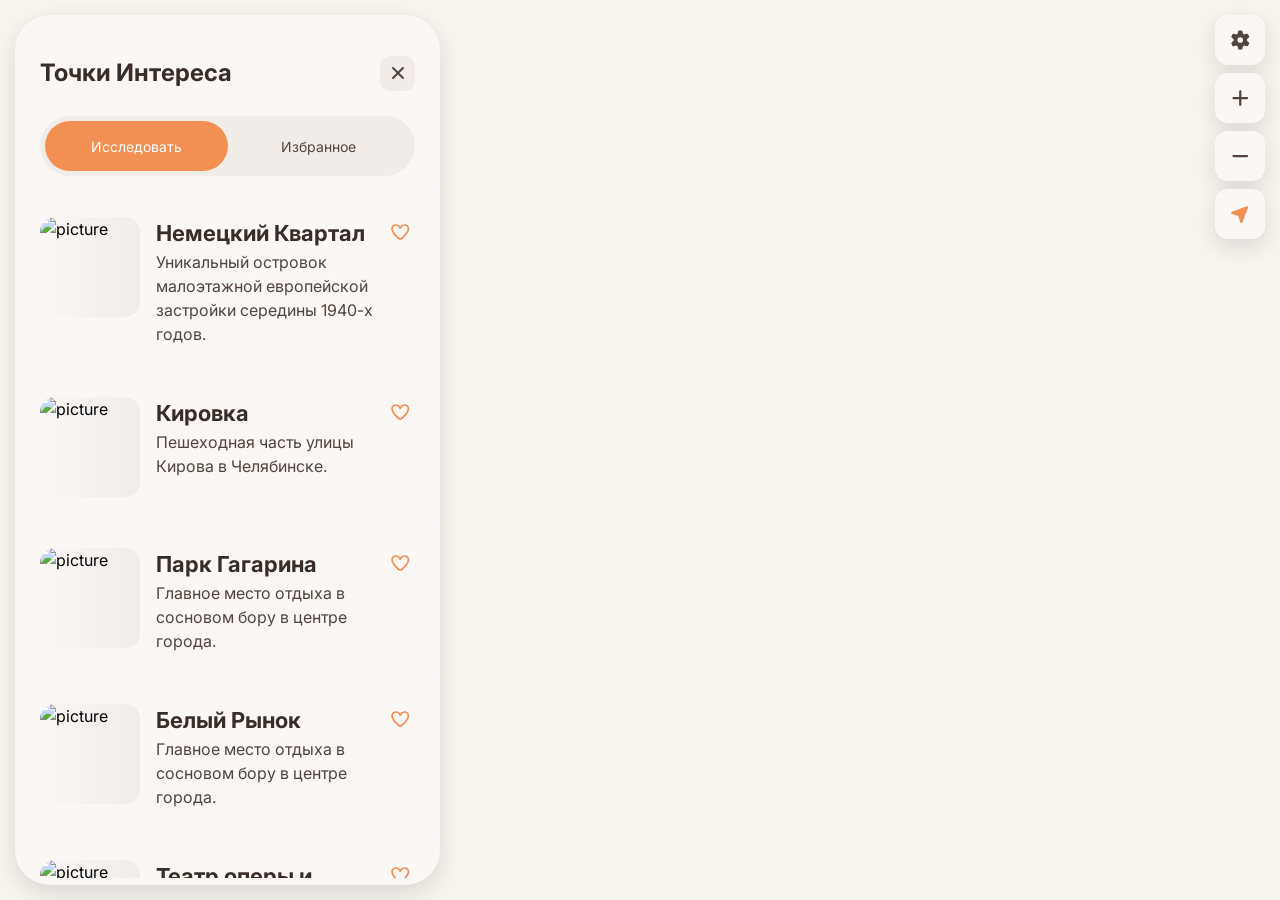
==== app/index.html @ fc94a3c2 "update landing and ini app" ====
<!doctype html>
<html lang="ru">
    <head>
        <meta charset="UTF-8" />
        <link rel="icon" type="image/svg+xml" href="/assets/icon-BhfE2sGS.svg" />
        <meta name="viewport" content="width=device-width, initial-scale=1.0, maximum-scale=1.0, user-scalable=no" />
        <link rel="preconnect" href="https://fonts.googleapis.com" />
        <link rel="preconnect" href="https://fonts.gstatic.com" crossorigin />
        <link
            href="https://fonts.googleapis.com/css2?family=Inter:ital,opsz,wght@0,14..32,100..900;1,14..32,100..900&display=swap"
            rel="stylesheet" />
        <link
            href="https://fonts.googleapis.com/css2?family=EB+Garamond:ital,wght@0,400..800;1,400..800&display=swap"
            rel="stylesheet" />
        <title></title>

        <style>
            :root {
                --preloader-bg: #f3ebe7;
            }
            :root[theme='dark'] {
                --preloader-bg: #35363c;
            }
            body {
                margin: 0;
                padding: 0;
                box-sizing: border-box;
                background-color: var(--preloader-bg);
            }

            #preloader {
                display: flex;
                align-items: center;
                justify-content: center;
                flex-direction: column;

                width: 100vw;
                height: 100vh;
                z-index: 99999;
                position: fixed;
                transition: 0.5s;
                background-color: var(--preloader-bg);

                .preloader-animation {
                    animation-duration: 1s;
                    animation-name: preloader-anim;
                    animation-iteration-count: infinite;
                    svg {
                        height: 100px;
                    }
                }

                .preloader-shadow {
                    animation-duration: 1s;
                    animation-name: preloader-shadow-anim;
                    animation-iteration-count: infinite;
                    svg {
                        height: 14px;
                        transform: perspective(100px) translateZ(0px);
                    }
                }
            }

            #preloader.invisible {
                visibility: hidden;
                opacity: 0;
            }

            @keyframes preloader-anim {
                0% {
                    transform: translateY(0px);
                }
                50% {
                    transform: translateY(-10px);
                }
                100% {
                    transform: translateY(0px);
                }
            }

            @keyframes preloader-shadow-anim {
                0% {
                    opacity: 0.75;
                    transform: perspective(100px) translateZ(0px);
                }
                50% {
                    opacity: 0.5;
                    transform: perspective(100px) translateZ(-50px);
                }
                100% {
                    opacity: 0.75;
                    transform: perspective(100px) translateZ(0px);
                }
            }
        </style>
      <script type="module" crossorigin src="assets/index-Bq4FAgkS.js"></script>
      <link rel="stylesheet" crossorigin href="assets/index-BiMyMt-j.css">
    </head>
    <body>
        <div id="preloader">
            <div class="preloader-animation">
                <svg viewBox="0 0 23 30" fill="none" xmlns="http://www.w3.org/2000/svg">
                    <path
                        d="M12.6387 29.25C15.6445 25.4883 22.5 16.3711 22.5 11.25C22.5 5.03906 17.4609 0 11.25 0C5.03906 0 0 5.03906 0 11.25C0 16.3711 6.85547 25.4883 9.86133 29.25C10.582 30.1465 11.918 30.1465 12.6387 29.25ZM11.25 7.5C12.2446 7.5 13.1984 7.89509 13.9017 8.59835C14.6049 9.30161 15 10.2554 15 11.25C15 12.2446 14.6049 13.1984 13.9017 13.9017C13.1984 14.6049 12.2446 15 11.25 15C10.2554 15 9.30161 14.6049 8.59835 13.9017C7.89509 13.1984 7.5 12.2446 7.5 11.25C7.5 10.2554 7.89509 9.30161 8.59835 8.59835C9.30161 7.89509 10.2554 7.5 11.25 7.5Z"
                        fill="#f28f52" />
                </svg>
            </div>

            <div class="preloader-shadow">
                <svg viewBox="0 0 8 3" fill="none" xmlns="http://www.w3.org/2000/svg">
                    <ellipse opacity="0.3" cx="4" cy="1.5" rx="4" ry="1.5" fill="#000000" />
                </svg>
            </div>
        </div>

        <div id="root"></div>
        <script>
            if (localStorage.getItem('theme')) {
                document.documentElement.setAttribute(
                    'theme',
                    localStorage.getItem('theme') === 'dark' ? 'dark' : 'light'
                )
            } else localStorage.setItem('theme', 'light')

            window.onload = function () {
                document.getElementById('preloader').classList.add('invisible')
            }
        </script>
    </body>
</html>
---- app/assets/index-BiMyMt-j.css ----
:root{--primary: #f28f52;--bg: #faf7f5;--bg-alt: #f3ebe7;--map-bg: #f5f7fc;--title: #382d27;--text: #51443d;--button: #f2ece9;--button-hover: #e8ddd8;--shadow: rgba(0, 0, 0, .125) 0px 8px 24px;--map-marker: url("data:image/svg+xml,%3csvg%20width='23'%20height='30'%20viewBox='0%200%2023%2030'%20fill='none'%20xmlns='http://www.w3.org/2000/svg'%3e%3cpath%20d='M12.6387%2029.25C15.6445%2025.4883%2022.5%2016.3711%2022.5%2011.25C22.5%205.03906%2017.4609%200%2011.25%200C5.03906%200%200%205.03906%200%2011.25C0%2016.3711%206.85547%2025.4883%209.86133%2029.25C10.582%2030.1465%2011.918%2030.1465%2012.6387%2029.25ZM11.25%207.5C12.2446%207.5%2013.1984%207.89509%2013.9017%208.59835C14.6049%209.30161%2015%2010.2554%2015%2011.25C15%2012.2446%2014.6049%2013.1984%2013.9017%2013.9017C13.1984%2014.6049%2012.2446%2015%2011.25%2015C10.2554%2015%209.30161%2014.6049%208.59835%2013.9017C7.89509%2013.1984%207.5%2012.2446%207.5%2011.25C7.5%2010.2554%207.89509%209.30161%208.59835%208.59835C9.30161%207.89509%2010.2554%207.5%2011.25%207.5Z'%20fill='%23f28f52'/%3e%3c/svg%3e");--map-arrow: url("data:image/svg+xml,%3csvg%20width='16'%20height='25'%20viewBox='0%200%2016%2025'%20fill='none'%20xmlns='http://www.w3.org/2000/svg'%3e%3cpath%20d='M6.89817%2023.5C7.28307%2024.1667%208.24532%2024.1667%208.63022%2023.5L13.6222%2014.8537C14.0071%2014.187%2013.5259%2013.3537%2012.7561%2013.3537H2.77225C2.00245%2013.3537%201.52133%2014.187%201.90623%2014.8537L6.89817%2023.5Z'%20fill='%234B5563'/%3e%3cpath%20d='M6.89817%201.5C7.28307%200.833332%208.24532%200.833333%208.63022%201.5L13.6222%2010.1463C14.0071%2010.813%2013.5259%2011.6463%2012.7561%2011.6463H2.77225C2.00245%2011.6463%201.52133%2010.813%201.90623%2010.1463L6.89817%201.5Z'%20fill='%23f28f52'/%3e%3c/svg%3e");--user-marker: url("data:image/svg+xml,%3csvg%20width='23'%20height='23'%20viewBox='0%200%2023%2023'%20fill='none'%20xmlns='http://www.w3.org/2000/svg'%3e%3crect%20width='23'%20height='23'%20rx='11.5'%20fill='%23EB775E'/%3e%3crect%20width='23'%20height='23'%20rx='11.5'%20stroke='%23EB775E'/%3e%3c/svg%3e");--red: #fb6868;--green: #2ecc71;--blue: #57aeff;--yellow: #ffa657}:root[theme=dark]{--primary: #ff9e89;--bg: #35363c;--bg-alt: #46464c;--map-bg: #51535e;--title: #ffffff;--text: #d6d6dc;--button: #44444b;--button-hover: #58585e;--map-marker: url("data:image/svg+xml,%3csvg%20width='23'%20height='30'%20viewBox='0%200%2023%2030'%20fill='none'%20xmlns='http://www.w3.org/2000/svg'%3e%3cpath%20d='M12.6387%2029.25C15.6445%2025.4883%2022.5%2016.3711%2022.5%2011.25C22.5%205.03906%2017.4609%200%2011.25%200C5.03906%200%200%205.03906%200%2011.25C0%2016.3711%206.85547%2025.4883%209.86133%2029.25C10.582%2030.1465%2011.918%2030.1465%2012.6387%2029.25ZM11.25%207.5C12.2446%207.5%2013.1984%207.89509%2013.9017%208.59835C14.6049%209.30161%2015%2010.2554%2015%2011.25C15%2012.2446%2014.6049%2013.1984%2013.9017%2013.9017C13.1984%2014.6049%2012.2446%2015%2011.25%2015C10.2554%2015%209.30161%2014.6049%208.59835%2013.9017C7.89509%2013.1984%207.5%2012.2446%207.5%2011.25C7.5%2010.2554%207.89509%209.30161%208.59835%208.59835C9.30161%207.89509%2010.2554%207.5%2011.25%207.5Z'%20fill='%23FF9E89'/%3e%3c/svg%3e");--map-arrow: url("data:image/svg+xml,%3csvg%20width='16'%20height='25'%20viewBox='0%200%2016%2025'%20fill='none'%20xmlns='http://www.w3.org/2000/svg'%3e%3cpath%20d='M6.89817%2023.5C7.28307%2024.1667%208.24532%2024.1667%208.63022%2023.5L13.6222%2014.8537C14.0071%2014.187%2013.5259%2013.3537%2012.7561%2013.3537H2.77225C2.00245%2013.3537%201.52133%2014.187%201.90623%2014.8537L6.89817%2023.5Z'%20fill='%23D6D6DC'/%3e%3cpath%20d='M6.89817%201.5C7.28307%200.833332%208.24532%200.833333%208.63022%201.5L13.6222%2010.1463C14.0071%2010.813%2013.5259%2011.6463%2012.7561%2011.6463H2.77225C2.00245%2011.6463%201.52133%2010.813%201.90623%2010.1463L6.89817%201.5Z'%20fill='%23FF9E89'/%3e%3c/svg%3e");--user-marker: url("data:image/svg+xml,%3csvg%20width='23'%20height='23'%20viewBox='0%200%2023%2023'%20fill='none'%20xmlns='http://www.w3.org/2000/svg'%3e%3crect%20width='23'%20height='23'%20rx='11.5'%20fill='%23FF9E89'/%3e%3crect%20width='23'%20height='23'%20rx='11.5'%20stroke='%23EB775E'/%3e%3c/svg%3e");--red: #ff5a5a;--green: #78f58f;--blue: #57aeff;--yellow: #ffa657}*{margin:0;padding:0;line-height:1.5;box-sizing:border-box;font-family:Inter,sans-serif}body{background-color:var(--bg)}body button{text-wrap:nowrap}::selection{color:#fff;background-color:var(--primary)}button,article,a,select{-webkit-tap-highlight-color:rgba(0,0,0,0)}.maplibregl-ctrl-bottom-right{display:none}section#map-container .map{width:100%;height:100vh}section#map-container.error{gap:6px;height:100vh;display:flex;align-items:center;justify-content:center;flex-direction:column}section#map-container.error span{opacity:.5;font-size:48px;color:var(--title)}section#map-container.error h2{font-size:28px;color:var(--title);font-weight:700}section#map-container.error p{font-size:18px;color:var(--text);font-weight:400}.marker{width:23px;height:30px;cursor:pointer;background-size:cover;background-image:var(--map-marker)}.user-marker{width:23px;height:23px;cursor:pointer;background-size:cover;background-image:var(--user-marker)}.maplibregl-ctrl-top-right{inset:auto 5px 15px 0!important}.maplibregl-control-container .maplibregl-canvas-container.maplibregl-interactive,.maplibregl-control-container .maplibregl-ctrl-group button.maplibregl-ctrl-compass{cursor:pointer}.maplibregl-control-container .maplibregl-ctrl-group:not(:empty){cursor:pointer;box-shadow:var(--shadow);background-color:transparent}.maplibregl-control-container .maplibregl-ctrl-group{cursor:pointer;border-radius:50px}.maplibregl-control-container .maplibregl-ctrl-compass-arrow{width:50px;height:50px}.maplibregl-control-container .maplibregl-ctrl-icon{background-image:var(--map-arrow)!important}.maplibregl-control-container .maplibregl-ctrl-compass{border:0;width:50px;height:50px;cursor:pointer;transition:none;background-color:var(--button);border-radius:25px!important;box-shadow:none}.maplibregl-control-container .maplibregl-ctrl-compass:hover{background-color:var(--button)!important}@media(max-width:1000px){.maplibregl-ctrl-top-right{inset:5px auto auto 15px!important}}@media(max-width:500px){section#map-container.error{gap:6px;height:100vh;display:flex;align-items:center;justify-content:center;flex-direction:column}section#map-container.error span{opacity:.5;font-size:48px;color:var(--title)}section#map-container.error h2{font-size:24px;color:var(--title);font-weight:700}section#map-container.error p{font-size:16px;color:var(--text);font-weight:400}}.maplibregl-map{font:12px/20px Helvetica Neue,Arial,Helvetica,sans-serif;overflow:hidden;position:relative;-webkit-tap-highlight-color:rgb(0,0,0,0)}.maplibregl-canvas{left:0;position:absolute;top:0}.maplibregl-map:fullscreen{height:100%;width:100%}.maplibregl-ctrl-group button.maplibregl-ctrl-compass{touch-action:none}.maplibregl-canvas-container.maplibregl-interactive,.maplibregl-ctrl-group button.maplibregl-ctrl-compass{cursor:grab;-webkit-user-select:none;-moz-user-select:none;user-select:none}.maplibregl-canvas-container.maplibregl-interactive.maplibregl-track-pointer{cursor:pointer}.maplibregl-canvas-container.maplibregl-interactive:active,.maplibregl-ctrl-group button.maplibregl-ctrl-compass:active{cursor:grabbing}.maplibregl-canvas-container.maplibregl-touch-zoom-rotate,.maplibregl-canvas-container.maplibregl-touch-zoom-rotate .maplibregl-canvas{touch-action:pan-x pan-y}.maplibregl-canvas-container.maplibregl-touch-drag-pan,.maplibregl-canvas-container.maplibregl-touch-drag-pan .maplibregl-canvas{touch-action:pinch-zoom}.maplibregl-canvas-container.maplibregl-touch-zoom-rotate.maplibregl-touch-drag-pan,.maplibregl-canvas-container.maplibregl-touch-zoom-rotate.maplibregl-touch-drag-pan .maplibregl-canvas{touch-action:none}.maplibregl-canvas-container.maplibregl-touch-drag-pan.maplibregl-cooperative-gestures,.maplibregl-canvas-container.maplibregl-touch-drag-pan.maplibregl-cooperative-gestures .maplibregl-canvas{touch-action:pan-x pan-y}.maplibregl-ctrl-bottom-left,.maplibregl-ctrl-bottom-right,.maplibregl-ctrl-top-left,.maplibregl-ctrl-top-right{pointer-events:none;position:absolute;z-index:2}.maplibregl-ctrl-top-left{left:0;top:0}.maplibregl-ctrl-top-right{right:0;top:0}.maplibregl-ctrl-bottom-left{bottom:0;left:0}.maplibregl-ctrl-bottom-right{bottom:0;right:0}.maplibregl-ctrl{clear:both;pointer-events:auto;transform:translate(0)}.maplibregl-ctrl-top-left .maplibregl-ctrl{float:left;margin:10px 0 0 10px}.maplibregl-ctrl-top-right .maplibregl-ctrl{float:right;margin:10px 10px 0 0}.maplibregl-ctrl-bottom-left .maplibregl-ctrl{float:left;margin:0 0 10px 10px}.maplibregl-ctrl-bottom-right .maplibregl-ctrl{float:right;margin:0 10px 10px 0}.maplibregl-ctrl-group{background:#fff;border-radius:4px}.maplibregl-ctrl-group:not(:empty){box-shadow:0 0 0 2px #0000001a}@media(forced-colors:active){.maplibregl-ctrl-group:not(:empty){box-shadow:0 0 0 2px ButtonText}}.maplibregl-ctrl-group button{background-color:transparent;border:0;box-sizing:border-box;cursor:pointer;display:block;height:29px;outline:none;padding:0;width:29px}.maplibregl-ctrl-group button+button{border-top:1px solid #ddd}.maplibregl-ctrl button .maplibregl-ctrl-icon{background-position:50%;background-repeat:no-repeat;display:block;height:100%;width:100%}@media(forced-colors:active){.maplibregl-ctrl-icon{background-color:transparent}.maplibregl-ctrl-group button+button{border-top:1px solid ButtonText}}.maplibregl-ctrl button::-moz-focus-inner{border:0;padding:0}.maplibregl-ctrl-attrib-button:focus,.maplibregl-ctrl-group button:focus{box-shadow:0 0 2px 2px #0096ff}.maplibregl-ctrl button:disabled{cursor:not-allowed}.maplibregl-ctrl button:disabled .maplibregl-ctrl-icon{opacity:.25}@media(hover:hover){.maplibregl-ctrl button:not(:disabled):hover{background-color:#0000000d}}.maplibregl-ctrl button:not(:disabled):active{background-color:#0000000d}.maplibregl-ctrl-group button:focus:focus-visible{box-shadow:0 0 2px 2px #0096ff}.maplibregl-ctrl-group button:focus:not(:focus-visible){box-shadow:none}.maplibregl-ctrl-group button:focus:first-child{border-radius:4px 4px 0 0}.maplibregl-ctrl-group button:focus:last-child{border-radius:0 0 4px 4px}.maplibregl-ctrl-group button:focus:only-child{border-radius:inherit}.maplibregl-ctrl button.maplibregl-ctrl-zoom-out .maplibregl-ctrl-icon{background-image:url("data:image/svg+xml;charset=utf-8,%3Csvg xmlns='http://www.w3.org/2000/svg' width='29' height='29' fill='%23333' viewBox='0 0 29 29'%3E%3Cpath d='M10 13c-.75 0-1.5.75-1.5 1.5S9.25 16 10 16h9c.75 0 1.5-.75 1.5-1.5S19.75 13 19 13z'/%3E%3C/svg%3E")}.maplibregl-ctrl button.maplibregl-ctrl-zoom-in .maplibregl-ctrl-icon{background-image:url("data:image/svg+xml;charset=utf-8,%3Csvg xmlns='http://www.w3.org/2000/svg' width='29' height='29' fill='%23333' viewBox='0 0 29 29'%3E%3Cpath d='M14.5 8.5c-.75 0-1.5.75-1.5 1.5v3h-3c-.75 0-1.5.75-1.5 1.5S9.25 16 10 16h3v3c0 .75.75 1.5 1.5 1.5S16 19.75 16 19v-3h3c.75 0 1.5-.75 1.5-1.5S19.75 13 19 13h-3v-3c0-.75-.75-1.5-1.5-1.5'/%3E%3C/svg%3E")}@media(forced-colors:active){.maplibregl-ctrl button.maplibregl-ctrl-zoom-out .maplibregl-ctrl-icon{background-image:url("data:image/svg+xml;charset=utf-8,%3Csvg xmlns='http://www.w3.org/2000/svg' width='29' height='29' fill='%23fff' viewBox='0 0 29 29'%3E%3Cpath d='M10 13c-.75 0-1.5.75-1.5 1.5S9.25 16 10 16h9c.75 0 1.5-.75 1.5-1.5S19.75 13 19 13z'/%3E%3C/svg%3E")}.maplibregl-ctrl button.maplibregl-ctrl-zoom-in .maplibregl-ctrl-icon{background-image:url("data:image/svg+xml;charset=utf-8,%3Csvg xmlns='http://www.w3.org/2000/svg' width='29' height='29' fill='%23fff' viewBox='0 0 29 29'%3E%3Cpath d='M14.5 8.5c-.75 0-1.5.75-1.5 1.5v3h-3c-.75 0-1.5.75-1.5 1.5S9.25 16 10 16h3v3c0 .75.75 1.5 1.5 1.5S16 19.75 16 19v-3h3c.75 0 1.5-.75 1.5-1.5S19.75 13 19 13h-3v-3c0-.75-.75-1.5-1.5-1.5'/%3E%3C/svg%3E")}}@media(forced-colors:active)and (prefers-color-scheme:light){.maplibregl-ctrl button.maplibregl-ctrl-zoom-out .maplibregl-ctrl-icon{background-image:url("data:image/svg+xml;charset=utf-8,%3Csvg xmlns='http://www.w3.org/2000/svg' width='29' height='29' viewBox='0 0 29 29'%3E%3Cpath d='M10 13c-.75 0-1.5.75-1.5 1.5S9.25 16 10 16h9c.75 0 1.5-.75 1.5-1.5S19.75 13 19 13z'/%3E%3C/svg%3E")}.maplibregl-ctrl button.maplibregl-ctrl-zoom-in .maplibregl-ctrl-icon{background-image:url("data:image/svg+xml;charset=utf-8,%3Csvg xmlns='http://www.w3.org/2000/svg' width='29' height='29' viewBox='0 0 29 29'%3E%3Cpath d='M14.5 8.5c-.75 0-1.5.75-1.5 1.5v3h-3c-.75 0-1.5.75-1.5 1.5S9.25 16 10 16h3v3c0 .75.75 1.5 1.5 1.5S16 19.75 16 19v-3h3c.75 0 1.5-.75 1.5-1.5S19.75 13 19 13h-3v-3c0-.75-.75-1.5-1.5-1.5'/%3E%3C/svg%3E")}}.maplibregl-ctrl button.maplibregl-ctrl-fullscreen .maplibregl-ctrl-icon{background-image:url("data:image/svg+xml;charset=utf-8,%3Csvg xmlns='http://www.w3.org/2000/svg' width='29' height='29' fill='%23333' viewBox='0 0 29 29'%3E%3Cpath d='M24 16v5.5c0 1.75-.75 2.5-2.5 2.5H16v-1l3-1.5-4-5.5 1-1 5.5 4 1.5-3zM6 16l1.5 3 5.5-4 1 1-4 5.5 3 1.5v1H7.5C5.75 24 5 23.25 5 21.5V16zm7-11v1l-3 1.5 4 5.5-1 1-5.5-4L6 13H5V7.5C5 5.75 5.75 5 7.5 5zm11 2.5c0-1.75-.75-2.5-2.5-2.5H16v1l3 1.5-4 5.5 1 1 5.5-4 1.5 3h1z'/%3E%3C/svg%3E")}.maplibregl-ctrl button.maplibregl-ctrl-shrink .maplibregl-ctrl-icon{background-image:url("data:image/svg+xml;charset=utf-8,%3Csvg xmlns='http://www.w3.org/2000/svg' width='29' height='29' viewBox='0 0 29 29'%3E%3Cpath d='M18.5 16c-1.75 0-2.5.75-2.5 2.5V24h1l1.5-3 5.5 4 1-1-4-5.5 3-1.5v-1zM13 18.5c0-1.75-.75-2.5-2.5-2.5H5v1l3 1.5L4 24l1 1 5.5-4 1.5 3h1zm3-8c0 1.75.75 2.5 2.5 2.5H24v-1l-3-1.5L25 5l-1-1-5.5 4L17 5h-1zM10.5 13c1.75 0 2.5-.75 2.5-2.5V5h-1l-1.5 3L5 4 4 5l4 5.5L5 12v1z'/%3E%3C/svg%3E")}@media(forced-colors:active){.maplibregl-ctrl button.maplibregl-ctrl-fullscreen .maplibregl-ctrl-icon{background-image:url("data:image/svg+xml;charset=utf-8,%3Csvg xmlns='http://www.w3.org/2000/svg' width='29' height='29' fill='%23fff' viewBox='0 0 29 29'%3E%3Cpath d='M24 16v5.5c0 1.75-.75 2.5-2.5 2.5H16v-1l3-1.5-4-5.5 1-1 5.5 4 1.5-3zM6 16l1.5 3 5.5-4 1 1-4 5.5 3 1.5v1H7.5C5.75 24 5 23.25 5 21.5V16zm7-11v1l-3 1.5 4 5.5-1 1-5.5-4L6 13H5V7.5C5 5.75 5.75 5 7.5 5zm11 2.5c0-1.75-.75-2.5-2.5-2.5H16v1l3 1.5-4 5.5 1 1 5.5-4 1.5 3h1z'/%3E%3C/svg%3E")}.maplibregl-ctrl button.maplibregl-ctrl-shrink .maplibregl-ctrl-icon{background-image:url("data:image/svg+xml;charset=utf-8,%3Csvg xmlns='http://www.w3.org/2000/svg' width='29' height='29' fill='%23fff' viewBox='0 0 29 29'%3E%3Cpath d='M18.5 16c-1.75 0-2.5.75-2.5 2.5V24h1l1.5-3 5.5 4 1-1-4-5.5 3-1.5v-1zM13 18.5c0-1.75-.75-2.5-2.5-2.5H5v1l3 1.5L4 24l1 1 5.5-4 1.5 3h1zm3-8c0 1.75.75 2.5 2.5 2.5H24v-1l-3-1.5L25 5l-1-1-5.5 4L17 5h-1zM10.5 13c1.75 0 2.5-.75 2.5-2.5V5h-1l-1.5 3L5 4 4 5l4 5.5L5 12v1z'/%3E%3C/svg%3E")}}@media(forced-colors:active)and (prefers-color-scheme:light){.maplibregl-ctrl button.maplibregl-ctrl-fullscreen .maplibregl-ctrl-icon{background-image:url("data:image/svg+xml;charset=utf-8,%3Csvg xmlns='http://www.w3.org/2000/svg' width='29' height='29' viewBox='0 0 29 29'%3E%3Cpath d='M24 16v5.5c0 1.75-.75 2.5-2.5 2.5H16v-1l3-1.5-4-5.5 1-1 5.5 4 1.5-3zM6 16l1.5 3 5.5-4 1 1-4 5.5 3 1.5v1H7.5C5.75 24 5 23.25 5 21.5V16zm7-11v1l-3 1.5 4 5.5-1 1-5.5-4L6 13H5V7.5C5 5.75 5.75 5 7.5 5zm11 2.5c0-1.75-.75-2.5-2.5-2.5H16v1l3 1.5-4 5.5 1 1 5.5-4 1.5 3h1z'/%3E%3C/svg%3E")}.maplibregl-ctrl button.maplibregl-ctrl-shrink .maplibregl-ctrl-icon{background-image:url("data:image/svg+xml;charset=utf-8,%3Csvg xmlns='http://www.w3.org/2000/svg' width='29' height='29' viewBox='0 0 29 29'%3E%3Cpath d='M18.5 16c-1.75 0-2.5.75-2.5 2.5V24h1l1.5-3 5.5 4 1-1-4-5.5 3-1.5v-1zM13 18.5c0-1.75-.75-2.5-2.5-2.5H5v1l3 1.5L4 24l1 1 5.5-4 1.5 3h1zm3-8c0 1.75.75 2.5 2.5 2.5H24v-1l-3-1.5L25 5l-1-1-5.5 4L17 5h-1zM10.5 13c1.75 0 2.5-.75 2.5-2.5V5h-1l-1.5 3L5 4 4 5l4 5.5L5 12v1z'/%3E%3C/svg%3E")}}.maplibregl-ctrl button.maplibregl-ctrl-compass .maplibregl-ctrl-icon{background-image:url("data:image/svg+xml;charset=utf-8,%3Csvg xmlns='http://www.w3.org/2000/svg' width='29' height='29' fill='%23333' viewBox='0 0 29 29'%3E%3Cpath d='m10.5 14 4-8 4 8z'/%3E%3Cpath fill='%23ccc' d='m10.5 16 4 8 4-8z'/%3E%3C/svg%3E")}@media(forced-colors:active){.maplibregl-ctrl button.maplibregl-ctrl-compass .maplibregl-ctrl-icon{background-image:url("data:image/svg+xml;charset=utf-8,%3Csvg xmlns='http://www.w3.org/2000/svg' width='29' height='29' fill='%23fff' viewBox='0 0 29 29'%3E%3Cpath d='m10.5 14 4-8 4 8z'/%3E%3Cpath fill='%23ccc' d='m10.5 16 4 8 4-8z'/%3E%3C/svg%3E")}}@media(forced-colors:active)and (prefers-color-scheme:light){.maplibregl-ctrl button.maplibregl-ctrl-compass .maplibregl-ctrl-icon{background-image:url("data:image/svg+xml;charset=utf-8,%3Csvg xmlns='http://www.w3.org/2000/svg' width='29' height='29' viewBox='0 0 29 29'%3E%3Cpath d='m10.5 14 4-8 4 8z'/%3E%3Cpath fill='%23ccc' d='m10.5 16 4 8 4-8z'/%3E%3C/svg%3E")}}.maplibregl-ctrl button.maplibregl-ctrl-globe .maplibregl-ctrl-icon{background-image:url("data:image/svg+xml;charset=utf-8,%3Csvg xmlns='http://www.w3.org/2000/svg' width='22' height='22' fill='none' stroke='%23333' viewBox='0 0 22 22'%3E%3Ccircle cx='11' cy='11' r='8.5'/%3E%3Cpath d='M17.5 11c0 4.819-3.02 8.5-6.5 8.5S4.5 15.819 4.5 11 7.52 2.5 11 2.5s6.5 3.681 6.5 8.5Z'/%3E%3Cpath d='M13.5 11c0 2.447-.331 4.64-.853 6.206-.262.785-.562 1.384-.872 1.777-.314.399-.58.517-.775.517s-.461-.118-.775-.517c-.31-.393-.61-.992-.872-1.777C8.831 15.64 8.5 13.446 8.5 11s.331-4.64.853-6.206c.262-.785.562-1.384.872-1.777.314-.399.58-.517.775-.517s.461.118.775.517c.31.393.61.992.872 1.777.522 1.565.853 3.76.853 6.206Z'/%3E%3Cpath d='M11 7.5c-1.909 0-3.622-.166-4.845-.428-.616-.132-1.08-.283-1.379-.434a1.3 1.3 0 0 1-.224-.138q.07-.058.224-.138c.299-.151.763-.302 1.379-.434C7.378 5.666 9.091 5.5 11 5.5s3.622.166 4.845.428c.616.132 1.08.283 1.379.434.105.053.177.1.224.138q-.07.058-.224.138c-.299.151-.763.302-1.379.434-1.223.262-2.936.428-4.845.428ZM4.486 6.436ZM11 16.5c-1.909 0-3.622-.166-4.845-.428-.616-.132-1.08-.283-1.379-.434a1.3 1.3 0 0 1-.224-.138 1.3 1.3 0 0 1 .224-.138c.299-.151.763-.302 1.379-.434C7.378 14.666 9.091 14.5 11 14.5s3.622.166 4.845.428c.616.132 1.08.283 1.379.434.105.053.177.1.224.138a1.3 1.3 0 0 1-.224.138c-.299.151-.763.302-1.379.434-1.223.262-2.936.428-4.845.428Zm-6.514-1.064ZM11 12.5c-2.46 0-4.672-.222-6.255-.574-.796-.177-1.406-.38-1.805-.59a1.5 1.5 0 0 1-.39-.272.3.3 0 0 1-.047-.064.3.3 0 0 1 .048-.064c.066-.073.189-.167.389-.272.399-.21 1.009-.413 1.805-.59C6.328 9.722 8.54 9.5 11 9.5s4.672.222 6.256.574c.795.177 1.405.38 1.804.59.2.105.323.2.39.272a.3.3 0 0 1 .047.064.3.3 0 0 1-.048.064 1.4 1.4 0 0 1-.389.272c-.399.21-1.009.413-1.804.59-1.584.352-3.796.574-6.256.574Zm-8.501-1.51v.002zm0 .018v.002zm17.002.002v-.002zm0-.018v-.002z'/%3E%3C/svg%3E")}.maplibregl-ctrl button.maplibregl-ctrl-globe-enabled .maplibregl-ctrl-icon{background-image:url("data:image/svg+xml;charset=utf-8,%3Csvg xmlns='http://www.w3.org/2000/svg' width='22' height='22' fill='none' stroke='%2333b5e5' viewBox='0 0 22 22'%3E%3Ccircle cx='11' cy='11' r='8.5'/%3E%3Cpath d='M17.5 11c0 4.819-3.02 8.5-6.5 8.5S4.5 15.819 4.5 11 7.52 2.5 11 2.5s6.5 3.681 6.5 8.5Z'/%3E%3Cpath d='M13.5 11c0 2.447-.331 4.64-.853 6.206-.262.785-.562 1.384-.872 1.777-.314.399-.58.517-.775.517s-.461-.118-.775-.517c-.31-.393-.61-.992-.872-1.777C8.831 15.64 8.5 13.446 8.5 11s.331-4.64.853-6.206c.262-.785.562-1.384.872-1.777.314-.399.58-.517.775-.517s.461.118.775.517c.31.393.61.992.872 1.777.522 1.565.853 3.76.853 6.206Z'/%3E%3Cpath d='M11 7.5c-1.909 0-3.622-.166-4.845-.428-.616-.132-1.08-.283-1.379-.434a1.3 1.3 0 0 1-.224-.138q.07-.058.224-.138c.299-.151.763-.302 1.379-.434C7.378 5.666 9.091 5.5 11 5.5s3.622.166 4.845.428c.616.132 1.08.283 1.379.434.105.053.177.1.224.138q-.07.058-.224.138c-.299.151-.763.302-1.379.434-1.223.262-2.936.428-4.845.428ZM4.486 6.436ZM11 16.5c-1.909 0-3.622-.166-4.845-.428-.616-.132-1.08-.283-1.379-.434a1.3 1.3 0 0 1-.224-.138 1.3 1.3 0 0 1 .224-.138c.299-.151.763-.302 1.379-.434C7.378 14.666 9.091 14.5 11 14.5s3.622.166 4.845.428c.616.132 1.08.283 1.379.434.105.053.177.1.224.138a1.3 1.3 0 0 1-.224.138c-.299.151-.763.302-1.379.434-1.223.262-2.936.428-4.845.428Zm-6.514-1.064ZM11 12.5c-2.46 0-4.672-.222-6.255-.574-.796-.177-1.406-.38-1.805-.59a1.5 1.5 0 0 1-.39-.272.3.3 0 0 1-.047-.064.3.3 0 0 1 .048-.064c.066-.073.189-.167.389-.272.399-.21 1.009-.413 1.805-.59C6.328 9.722 8.54 9.5 11 9.5s4.672.222 6.256.574c.795.177 1.405.38 1.804.59.2.105.323.2.39.272a.3.3 0 0 1 .047.064.3.3 0 0 1-.048.064 1.4 1.4 0 0 1-.389.272c-.399.21-1.009.413-1.804.59-1.584.352-3.796.574-6.256.574Zm-8.501-1.51v.002zm0 .018v.002zm17.002.002v-.002zm0-.018v-.002z'/%3E%3C/svg%3E")}.maplibregl-ctrl button.maplibregl-ctrl-terrain .maplibregl-ctrl-icon{background-image:url("data:image/svg+xml;charset=utf-8,%3Csvg xmlns='http://www.w3.org/2000/svg' width='22' height='22' fill='%23333' viewBox='0 0 22 22'%3E%3Cpath d='m1.754 13.406 4.453-4.851 3.09 3.09 3.281 3.277.969-.969-3.309-3.312 3.844-4.121 6.148 6.886h1.082v-.855l-7.207-8.07-4.84 5.187L6.169 6.57l-5.48 5.965v.871ZM.688 16.844h20.625v1.375H.688Zm0 0'/%3E%3C/svg%3E")}.maplibregl-ctrl button.maplibregl-ctrl-terrain-enabled .maplibregl-ctrl-icon{background-image:url("data:image/svg+xml;charset=utf-8,%3Csvg xmlns='http://www.w3.org/2000/svg' width='22' height='22' fill='%2333b5e5' viewBox='0 0 22 22'%3E%3Cpath d='m1.754 13.406 4.453-4.851 3.09 3.09 3.281 3.277.969-.969-3.309-3.312 3.844-4.121 6.148 6.886h1.082v-.855l-7.207-8.07-4.84 5.187L6.169 6.57l-5.48 5.965v.871ZM.688 16.844h20.625v1.375H.688Zm0 0'/%3E%3C/svg%3E")}.maplibregl-ctrl button.maplibregl-ctrl-geolocate .maplibregl-ctrl-icon{background-image:url("data:image/svg+xml;charset=utf-8,%3Csvg xmlns='http://www.w3.org/2000/svg' width='29' height='29' fill='%23333' viewBox='0 0 20 20'%3E%3Cpath d='M10 4C9 4 9 5 9 5v.1A5 5 0 0 0 5.1 9H5s-1 0-1 1 1 1 1 1h.1A5 5 0 0 0 9 14.9v.1s0 1 1 1 1-1 1-1v-.1a5 5 0 0 0 3.9-3.9h.1s1 0 1-1-1-1-1-1h-.1A5 5 0 0 0 11 5.1V5s0-1-1-1m0 2.5a3.5 3.5 0 1 1 0 7 3.5 3.5 0 1 1 0-7'/%3E%3Ccircle cx='10' cy='10' r='2'/%3E%3C/svg%3E")}.maplibregl-ctrl button.maplibregl-ctrl-geolocate:disabled .maplibregl-ctrl-icon{background-image:url("data:image/svg+xml;charset=utf-8,%3Csvg xmlns='http://www.w3.org/2000/svg' width='29' height='29' fill='%23aaa' viewBox='0 0 20 20'%3E%3Cpath d='M10 4C9 4 9 5 9 5v.1A5 5 0 0 0 5.1 9H5s-1 0-1 1 1 1 1 1h.1A5 5 0 0 0 9 14.9v.1s0 1 1 1 1-1 1-1v-.1a5 5 0 0 0 3.9-3.9h.1s1 0 1-1-1-1-1-1h-.1A5 5 0 0 0 11 5.1V5s0-1-1-1m0 2.5a3.5 3.5 0 1 1 0 7 3.5 3.5 0 1 1 0-7'/%3E%3Ccircle cx='10' cy='10' r='2'/%3E%3Cpath fill='red' d='m14 5 1 1-9 9-1-1z'/%3E%3C/svg%3E")}.maplibregl-ctrl button.maplibregl-ctrl-geolocate.maplibregl-ctrl-geolocate-active .maplibregl-ctrl-icon{background-image:url("data:image/svg+xml;charset=utf-8,%3Csvg xmlns='http://www.w3.org/2000/svg' width='29' height='29' fill='%2333b5e5' viewBox='0 0 20 20'%3E%3Cpath d='M10 4C9 4 9 5 9 5v.1A5 5 0 0 0 5.1 9H5s-1 0-1 1 1 1 1 1h.1A5 5 0 0 0 9 14.9v.1s0 1 1 1 1-1 1-1v-.1a5 5 0 0 0 3.9-3.9h.1s1 0 1-1-1-1-1-1h-.1A5 5 0 0 0 11 5.1V5s0-1-1-1m0 2.5a3.5 3.5 0 1 1 0 7 3.5 3.5 0 1 1 0-7'/%3E%3Ccircle cx='10' cy='10' r='2'/%3E%3C/svg%3E")}.maplibregl-ctrl button.maplibregl-ctrl-geolocate.maplibregl-ctrl-geolocate-active-error .maplibregl-ctrl-icon{background-image:url("data:image/svg+xml;charset=utf-8,%3Csvg xmlns='http://www.w3.org/2000/svg' width='29' height='29' fill='%23e58978' viewBox='0 0 20 20'%3E%3Cpath d='M10 4C9 4 9 5 9 5v.1A5 5 0 0 0 5.1 9H5s-1 0-1 1 1 1 1 1h.1A5 5 0 0 0 9 14.9v.1s0 1 1 1 1-1 1-1v-.1a5 5 0 0 0 3.9-3.9h.1s1 0 1-1-1-1-1-1h-.1A5 5 0 0 0 11 5.1V5s0-1-1-1m0 2.5a3.5 3.5 0 1 1 0 7 3.5 3.5 0 1 1 0-7'/%3E%3Ccircle cx='10' cy='10' r='2'/%3E%3C/svg%3E")}.maplibregl-ctrl button.maplibregl-ctrl-geolocate.maplibregl-ctrl-geolocate-background .maplibregl-ctrl-icon{background-image:url("data:image/svg+xml;charset=utf-8,%3Csvg xmlns='http://www.w3.org/2000/svg' width='29' height='29' fill='%2333b5e5' viewBox='0 0 20 20'%3E%3Cpath d='M10 4C9 4 9 5 9 5v.1A5 5 0 0 0 5.1 9H5s-1 0-1 1 1 1 1 1h.1A5 5 0 0 0 9 14.9v.1s0 1 1 1 1-1 1-1v-.1a5 5 0 0 0 3.9-3.9h.1s1 0 1-1-1-1-1-1h-.1A5 5 0 0 0 11 5.1V5s0-1-1-1m0 2.5a3.5 3.5 0 1 1 0 7 3.5 3.5 0 1 1 0-7'/%3E%3C/svg%3E")}.maplibregl-ctrl button.maplibregl-ctrl-geolocate.maplibregl-ctrl-geolocate-background-error .maplibregl-ctrl-icon{background-image:url("data:image/svg+xml;charset=utf-8,%3Csvg xmlns='http://www.w3.org/2000/svg' width='29' height='29' fill='%23e54e33' viewBox='0 0 20 20'%3E%3Cpath d='M10 4C9 4 9 5 9 5v.1A5 5 0 0 0 5.1 9H5s-1 0-1 1 1 1 1 1h.1A5 5 0 0 0 9 14.9v.1s0 1 1 1 1-1 1-1v-.1a5 5 0 0 0 3.9-3.9h.1s1 0 1-1-1-1-1-1h-.1A5 5 0 0 0 11 5.1V5s0-1-1-1m0 2.5a3.5 3.5 0 1 1 0 7 3.5 3.5 0 1 1 0-7'/%3E%3C/svg%3E")}.maplibregl-ctrl button.maplibregl-ctrl-geolocate.maplibregl-ctrl-geolocate-waiting .maplibregl-ctrl-icon{animation:maplibregl-spin 2s linear infinite}@media(forced-colors:active){.maplibregl-ctrl button.maplibregl-ctrl-geolocate .maplibregl-ctrl-icon{background-image:url("data:image/svg+xml;charset=utf-8,%3Csvg xmlns='http://www.w3.org/2000/svg' width='29' height='29' fill='%23fff' viewBox='0 0 20 20'%3E%3Cpath d='M10 4C9 4 9 5 9 5v.1A5 5 0 0 0 5.1 9H5s-1 0-1 1 1 1 1 1h.1A5 5 0 0 0 9 14.9v.1s0 1 1 1 1-1 1-1v-.1a5 5 0 0 0 3.9-3.9h.1s1 0 1-1-1-1-1-1h-.1A5 5 0 0 0 11 5.1V5s0-1-1-1m0 2.5a3.5 3.5 0 1 1 0 7 3.5 3.5 0 1 1 0-7'/%3E%3Ccircle cx='10' cy='10' r='2'/%3E%3C/svg%3E")}.maplibregl-ctrl button.maplibregl-ctrl-geolocate:disabled .maplibregl-ctrl-icon{background-image:url("data:image/svg+xml;charset=utf-8,%3Csvg xmlns='http://www.w3.org/2000/svg' width='29' height='29' fill='%23999' viewBox='0 0 20 20'%3E%3Cpath d='M10 4C9 4 9 5 9 5v.1A5 5 0 0 0 5.1 9H5s-1 0-1 1 1 1 1 1h.1A5 5 0 0 0 9 14.9v.1s0 1 1 1 1-1 1-1v-.1a5 5 0 0 0 3.9-3.9h.1s1 0 1-1-1-1-1-1h-.1A5 5 0 0 0 11 5.1V5s0-1-1-1m0 2.5a3.5 3.5 0 1 1 0 7 3.5 3.5 0 1 1 0-7'/%3E%3Ccircle cx='10' cy='10' r='2'/%3E%3Cpath fill='red' d='m14 5 1 1-9 9-1-1z'/%3E%3C/svg%3E")}.maplibregl-ctrl button.maplibregl-ctrl-geolocate.maplibregl-ctrl-geolocate-active .maplibregl-ctrl-icon{background-image:url("data:image/svg+xml;charset=utf-8,%3Csvg xmlns='http://www.w3.org/2000/svg' width='29' height='29' fill='%2333b5e5' viewBox='0 0 20 20'%3E%3Cpath d='M10 4C9 4 9 5 9 5v.1A5 5 0 0 0 5.1 9H5s-1 0-1 1 1 1 1 1h.1A5 5 0 0 0 9 14.9v.1s0 1 1 1 1-1 1-1v-.1a5 5 0 0 0 3.9-3.9h.1s1 0 1-1-1-1-1-1h-.1A5 5 0 0 0 11 5.1V5s0-1-1-1m0 2.5a3.5 3.5 0 1 1 0 7 3.5 3.5 0 1 1 0-7'/%3E%3Ccircle cx='10' cy='10' r='2'/%3E%3C/svg%3E")}.maplibregl-ctrl button.maplibregl-ctrl-geolocate.maplibregl-ctrl-geolocate-active-error .maplibregl-ctrl-icon{background-image:url("data:image/svg+xml;charset=utf-8,%3Csvg xmlns='http://www.w3.org/2000/svg' width='29' height='29' fill='%23e58978' viewBox='0 0 20 20'%3E%3Cpath d='M10 4C9 4 9 5 9 5v.1A5 5 0 0 0 5.1 9H5s-1 0-1 1 1 1 1 1h.1A5 5 0 0 0 9 14.9v.1s0 1 1 1 1-1 1-1v-.1a5 5 0 0 0 3.9-3.9h.1s1 0 1-1-1-1-1-1h-.1A5 5 0 0 0 11 5.1V5s0-1-1-1m0 2.5a3.5 3.5 0 1 1 0 7 3.5 3.5 0 1 1 0-7'/%3E%3Ccircle cx='10' cy='10' r='2'/%3E%3C/svg%3E")}.maplibregl-ctrl button.maplibregl-ctrl-geolocate.maplibregl-ctrl-geolocate-background .maplibregl-ctrl-icon{background-image:url("data:image/svg+xml;charset=utf-8,%3Csvg xmlns='http://www.w3.org/2000/svg' width='29' height='29' fill='%2333b5e5' viewBox='0 0 20 20'%3E%3Cpath d='M10 4C9 4 9 5 9 5v.1A5 5 0 0 0 5.1 9H5s-1 0-1 1 1 1 1 1h.1A5 5 0 0 0 9 14.9v.1s0 1 1 1 1-1 1-1v-.1a5 5 0 0 0 3.9-3.9h.1s1 0 1-1-1-1-1-1h-.1A5 5 0 0 0 11 5.1V5s0-1-1-1m0 2.5a3.5 3.5 0 1 1 0 7 3.5 3.5 0 1 1 0-7'/%3E%3C/svg%3E")}.maplibregl-ctrl button.maplibregl-ctrl-geolocate.maplibregl-ctrl-geolocate-background-error .maplibregl-ctrl-icon{background-image:url("data:image/svg+xml;charset=utf-8,%3Csvg xmlns='http://www.w3.org/2000/svg' width='29' height='29' fill='%23e54e33' viewBox='0 0 20 20'%3E%3Cpath d='M10 4C9 4 9 5 9 5v.1A5 5 0 0 0 5.1 9H5s-1 0-1 1 1 1 1 1h.1A5 5 0 0 0 9 14.9v.1s0 1 1 1 1-1 1-1v-.1a5 5 0 0 0 3.9-3.9h.1s1 0 1-1-1-1-1-1h-.1A5 5 0 0 0 11 5.1V5s0-1-1-1m0 2.5a3.5 3.5 0 1 1 0 7 3.5 3.5 0 1 1 0-7'/%3E%3C/svg%3E")}}@media(forced-colors:active)and (prefers-color-scheme:light){.maplibregl-ctrl button.maplibregl-ctrl-geolocate .maplibregl-ctrl-icon{background-image:url("data:image/svg+xml;charset=utf-8,%3Csvg xmlns='http://www.w3.org/2000/svg' width='29' height='29' viewBox='0 0 20 20'%3E%3Cpath d='M10 4C9 4 9 5 9 5v.1A5 5 0 0 0 5.1 9H5s-1 0-1 1 1 1 1 1h.1A5 5 0 0 0 9 14.9v.1s0 1 1 1 1-1 1-1v-.1a5 5 0 0 0 3.9-3.9h.1s1 0 1-1-1-1-1-1h-.1A5 5 0 0 0 11 5.1V5s0-1-1-1m0 2.5a3.5 3.5 0 1 1 0 7 3.5 3.5 0 1 1 0-7'/%3E%3Ccircle cx='10' cy='10' r='2'/%3E%3C/svg%3E")}.maplibregl-ctrl button.maplibregl-ctrl-geolocate:disabled .maplibregl-ctrl-icon{background-image:url("data:image/svg+xml;charset=utf-8,%3Csvg xmlns='http://www.w3.org/2000/svg' width='29' height='29' fill='%23666' viewBox='0 0 20 20'%3E%3Cpath d='M10 4C9 4 9 5 9 5v.1A5 5 0 0 0 5.1 9H5s-1 0-1 1 1 1 1 1h.1A5 5 0 0 0 9 14.9v.1s0 1 1 1 1-1 1-1v-.1a5 5 0 0 0 3.9-3.9h.1s1 0 1-1-1-1-1-1h-.1A5 5 0 0 0 11 5.1V5s0-1-1-1m0 2.5a3.5 3.5 0 1 1 0 7 3.5 3.5 0 1 1 0-7'/%3E%3Ccircle cx='10' cy='10' r='2'/%3E%3Cpath fill='red' d='m14 5 1 1-9 9-1-1z'/%3E%3C/svg%3E")}}@keyframes maplibregl-spin{0%{transform:rotate(0)}to{transform:rotate(1turn)}}a.maplibregl-ctrl-logo{background-image:url("data:image/svg+xml;charset=utf-8,%3Csvg xmlns='http://www.w3.org/2000/svg' width='88' height='23' fill='none'%3E%3Cpath fill='%23000' fill-opacity='.4' fill-rule='evenodd' d='M17.408 16.796h-1.827l2.501-12.095h.198l3.324 6.533.988 2.19.988-2.19 3.258-6.533h.181l2.6 12.095h-1.81l-1.218-5.644-.362-1.71-.658 1.71-2.929 5.644h-.098l-2.914-5.644-.757-1.71-.345 1.71zm1.958-3.42-.726 3.663a1.255 1.255 0 0 1-1.232 1.011h-1.827a1.255 1.255 0 0 1-1.229-1.509l2.501-12.095a1.255 1.255 0 0 1 1.23-1.001h.197a1.25 1.25 0 0 1 1.12.685l3.19 6.273 3.125-6.263a1.25 1.25 0 0 1 1.123-.695h.181a1.255 1.255 0 0 1 1.227.991l1.443 6.71a5 5 0 0 1 .314-.787l.009-.016a4.6 4.6 0 0 1 1.777-1.887c.782-.46 1.668-.667 2.611-.667a4.6 4.6 0 0 1 1.7.32l.306.134c.21-.16.474-.256.759-.256h1.694a1.255 1.255 0 0 1 1.212.925 1.255 1.255 0 0 1 1.212-.925h1.711c.284 0 .545.094.755.252.613-.3 1.312-.45 2.075-.45 1.356 0 2.557.445 3.482 1.4q.47.48.763 1.064V4.701a1.255 1.255 0 0 1 1.255-1.255h1.86A1.255 1.255 0 0 1 54.44 4.7v9.194h2.217c.19 0 .37.043.532.118v-4.77c0-.356.147-.678.385-.906a2.42 2.42 0 0 1-.682-1.71c0-.665.267-1.253.735-1.7a2.45 2.45 0 0 1 1.722-.674 2.43 2.43 0 0 1 1.705.675q.318.302.504.683V4.7a1.255 1.255 0 0 1 1.255-1.255h1.744A1.255 1.255 0 0 1 65.812 4.7v3.335a4.8 4.8 0 0 1 1.526-.246c.938 0 1.817.214 2.59.69a4.47 4.47 0 0 1 1.67 1.743v-.98a1.255 1.255 0 0 1 1.256-1.256h1.777c.233 0 .451.064.639.174a3.4 3.4 0 0 1 1.567-.372c.346 0 .861.02 1.285.232a1.25 1.25 0 0 1 .689 1.004 4.7 4.7 0 0 1 .853-.588c.795-.44 1.675-.647 2.61-.647 1.385 0 2.65.39 3.525 1.396.836.938 1.168 2.173 1.168 3.528q-.001.515-.056 1.051a1.255 1.255 0 0 1-.947 1.09l.408.952a1.255 1.255 0 0 1-.477 1.552c-.418.268-.92.463-1.458.612-.613.171-1.304.244-2.049.244-1.06 0-2.043-.207-2.886-.698l-.015-.008c-.798-.48-1.419-1.135-1.818-1.963l-.004-.008a5.8 5.8 0 0 1-.548-2.512q0-.429.053-.843a1.3 1.3 0 0 1-.333-.086l-.166-.004c-.223 0-.426.062-.643.228-.03.024-.142.139-.142.59v3.883a1.255 1.255 0 0 1-1.256 1.256h-1.777a1.255 1.255 0 0 1-1.256-1.256V15.69l-.032.057a4.8 4.8 0 0 1-1.86 1.833 5.04 5.04 0 0 1-2.484.634 4.5 4.5 0 0 1-1.935-.424 1.25 1.25 0 0 1-.764.258h-1.71a1.255 1.255 0 0 1-1.256-1.255V7.687a2.4 2.4 0 0 1-.428.625c.253.23.412.561.412.93v7.553a1.255 1.255 0 0 1-1.256 1.255h-1.843a1.25 1.25 0 0 1-.894-.373c-.228.23-.544.373-.894.373H51.32a1.255 1.255 0 0 1-1.256-1.255v-1.251l-.061.117a4.7 4.7 0 0 1-1.782 1.884 4.77 4.77 0 0 1-2.485.67 5.6 5.6 0 0 1-1.485-.188l.009 2.764a1.255 1.255 0 0 1-1.255 1.259h-1.729a1.255 1.255 0 0 1-1.255-1.255v-3.537a1.255 1.255 0 0 1-1.167.793h-1.679a1.25 1.25 0 0 1-.77-.263 4.5 4.5 0 0 1-1.945.429c-.885 0-1.724-.21-2.495-.632l-.017-.01a5 5 0 0 1-1.081-.836 1.255 1.255 0 0 1-1.254 1.312h-1.81a1.255 1.255 0 0 1-1.228-.99l-.782-3.625-2.044 3.939a1.25 1.25 0 0 1-1.115.676h-.098a1.25 1.25 0 0 1-1.116-.68l-2.061-3.994zM35.92 16.63l.207-.114.223-.15q.493-.356.735-.785l.061-.118.033 1.332h1.678V9.242h-1.694l-.033 1.267q-.133-.329-.526-.658l-.032-.028a3.2 3.2 0 0 0-.668-.428l-.27-.12a3.3 3.3 0 0 0-1.235-.23q-1.136-.001-1.974.493a3.36 3.36 0 0 0-1.3 1.382q-.445.89-.444 2.074 0 1.2.51 2.107a3.8 3.8 0 0 0 1.382 1.381 3.9 3.9 0 0 0 1.893.477q.795 0 1.455-.33zm-2.789-5.38q-.576.675-.575 1.762 0 1.102.559 1.794.576.675 1.645.675a2.25 2.25 0 0 0 .934-.19 2.2 2.2 0 0 0 .468-.29l.178-.161a2.2 2.2 0 0 0 .397-.561q.244-.5.244-1.15v-.115q0-.708-.296-1.267l-.043-.077a2.2 2.2 0 0 0-.633-.709l-.13-.086-.047-.028a2.1 2.1 0 0 0-1.073-.285q-1.052 0-1.629.692zm2.316 2.706c.163-.17.28-.407.28-.83v-.114c0-.292-.06-.508-.15-.68a.96.96 0 0 0-.353-.389.85.85 0 0 0-.464-.127c-.4 0-.56.114-.664.239l-.01.012c-.148.174-.275.45-.275.945 0 .506.122.801.27.99.097.11.266.224.68.224.303 0 .504-.09.687-.269zm7.545 1.705a2.6 2.6 0 0 0 .331.423q.319.33.755.548l.173.074q.65.255 1.49.255 1.02 0 1.844-.493a3.45 3.45 0 0 0 1.316-1.4q.493-.904.493-2.089 0-1.909-.988-2.913-.988-1.02-2.584-1.02-.898 0-1.575.347a3 3 0 0 0-.415.262l-.199.166a3.4 3.4 0 0 0-.64.82V9.242h-1.712v11.553h1.729l-.017-5.134zm.53-1.138q.206.29.48.5l.155.11.053.034q.51.296 1.119.297 1.07 0 1.645-.675.577-.69.576-1.762 0-1.119-.576-1.777-.558-.675-1.645-.675-.435 0-.835.16a2 2 0 0 0-.284.136 2 2 0 0 0-.363.254 2.2 2.2 0 0 0-.46.569l-.082.162a2.6 2.6 0 0 0-.213 1.072v.115q0 .707.296 1.267l.135.211zm.964-.818a1.1 1.1 0 0 0 .367.385.94.94 0 0 0 .476.118c.423 0 .59-.117.687-.23.159-.194.28-.478.28-.95 0-.53-.133-.8-.266-.952l-.021-.025c-.078-.094-.231-.221-.68-.221a1 1 0 0 0-.503.135l-.012.007a.86.86 0 0 0-.335.343c-.073.133-.132.324-.132.614v.115a1.4 1.4 0 0 0 .14.66zm15.7-6.222q.347-.346.346-.856a1.05 1.05 0 0 0-.345-.79 1.18 1.18 0 0 0-.84-.329q-.51 0-.855.33a1.05 1.05 0 0 0-.346.79q0 .51.346.855.345.346.856.346.51 0 .839-.346zm4.337 9.314.033-1.332q.191.403.59.747l.098.081a4 4 0 0 0 .316.224l.223.122a3.2 3.2 0 0 0 1.44.322 3.8 3.8 0 0 0 1.875-.477 3.5 3.5 0 0 0 1.382-1.366q.527-.89.526-2.09 0-1.184-.444-2.073a3.24 3.24 0 0 0-1.283-1.399q-.823-.51-1.942-.51a3.5 3.5 0 0 0-1.527.344l-.086.043-.165.09a3 3 0 0 0-.33.214q-.432.315-.656.707a2 2 0 0 0-.099.198l.082-1.283V4.701h-1.744v12.095zm.473-2.509a2.5 2.5 0 0 0 .566.7q.117.098.245.18l.144.08a2.1 2.1 0 0 0 .975.232q1.07 0 1.645-.675.576-.69.576-1.778 0-1.102-.576-1.777-.56-.691-1.645-.692a2.2 2.2 0 0 0-1.015.235q-.22.113-.415.282l-.15.142a2.1 2.1 0 0 0-.42.594q-.223.479-.223 1.1v.115q0 .705.293 1.26zm2.616-.293c.157-.191.28-.479.28-.967 0-.51-.13-.79-.276-.961l-.021-.026c-.082-.1-.232-.225-.67-.225a.87.87 0 0 0-.681.279l-.012.011c-.154.155-.274.38-.274.807v.115c0 .285.057.499.144.669a1.1 1.1 0 0 0 .367.405c.137.082.28.123.455.123.423 0 .59-.118.686-.23zm8.266-3.013q.345-.13.724-.14l.069-.002q.493 0 .642.099l.247-1.794q-.196-.099-.717-.099a2.3 2.3 0 0 0-.545.063 2 2 0 0 0-.411.148 2.2 2.2 0 0 0-.4.249 2.5 2.5 0 0 0-.485.499 2.7 2.7 0 0 0-.32.581l-.05.137v-1.48h-1.778v7.553h1.777v-3.884q0-.546.159-.943a1.5 1.5 0 0 1 .466-.636 2.5 2.5 0 0 1 .399-.253 2 2 0 0 1 .224-.099zm9.784 2.656.05-.922q0-1.743-.856-2.698-.838-.97-2.584-.97-1.119-.001-2.007.493a3.46 3.46 0 0 0-1.4 1.382q-.493.906-.493 2.106 0 1.07.428 1.975.428.89 1.332 1.432.906.526 2.255.526.973 0 1.668-.185l.044-.012.135-.04q.613-.184.984-.421l-.542-1.267q-.3.162-.642.274l-.297.087q-.51.131-1.3.131-.954 0-1.497-.444a1.6 1.6 0 0 1-.192-.193q-.366-.44-.512-1.234l-.004-.021zm-5.427-1.256-.003.022h3.752v-.138q-.011-.727-.288-1.118a1 1 0 0 0-.156-.176q-.46-.428-1.316-.428-.986 0-1.494.604-.379.45-.494 1.234zm-27.053 2.77V4.7h-1.86v12.095h5.333V15.15zm7.103-5.908v7.553h-1.843V9.242h1.843z'/%3E%3Cpath fill='%23fff' d='m19.63 11.151-.757-1.71-.345 1.71-1.12 5.644h-1.827L18.083 4.7h.197l3.325 6.533.988 2.19.988-2.19L26.839 4.7h.181l2.6 12.095h-1.81l-1.218-5.644-.362-1.71-.658 1.71-2.93 5.644h-.098l-2.913-5.644zm14.836 5.81q-1.02 0-1.893-.478a3.8 3.8 0 0 1-1.381-1.382q-.51-.906-.51-2.106 0-1.185.444-2.074a3.36 3.36 0 0 1 1.3-1.382q.839-.494 1.974-.494a3.3 3.3 0 0 1 1.234.231 3.3 3.3 0 0 1 .97.575q.396.33.527.659l.033-1.267h1.694v7.553H37.18l-.033-1.332q-.279.593-1.02 1.053a3.17 3.17 0 0 1-1.662.444zm.296-1.482q.938 0 1.58-.642.642-.66.642-1.711v-.115q0-.708-.296-1.267a2.2 2.2 0 0 0-.807-.872 2.1 2.1 0 0 0-1.119-.313q-1.053 0-1.629.692-.575.675-.575 1.76 0 1.103.559 1.795.577.675 1.645.675zm6.521-6.237h1.711v1.4q.906-1.597 2.83-1.597 1.596 0 2.584 1.02.988 1.005.988 2.914 0 1.185-.493 2.09a3.46 3.46 0 0 1-1.316 1.399 3.5 3.5 0 0 1-1.844.493q-.954 0-1.662-.329a2.67 2.67 0 0 1-1.086-.97l.017 5.134h-1.728zm4.048 6.22q1.07 0 1.645-.674.577-.69.576-1.762 0-1.119-.576-1.777-.558-.675-1.645-.675-.592 0-1.12.296-.51.28-.822.823-.296.527-.296 1.234v.115q0 .708.296 1.267.313.543.823.855.51.296 1.119.297z'/%3E%3Cpath fill='%23e1e3e9' d='M51.325 4.7h1.86v10.45h3.473v1.646h-5.333zm7.12 4.542h1.843v7.553h-1.843zm.905-1.415a1.16 1.16 0 0 1-.856-.346 1.17 1.17 0 0 1-.346-.856 1.05 1.05 0 0 1 .346-.79q.346-.329.856-.329.494 0 .839.33a1.05 1.05 0 0 1 .345.79 1.16 1.16 0 0 1-.345.855q-.33.346-.84.346zm7.875 9.133a3.17 3.17 0 0 1-1.662-.444q-.723-.46-1.004-1.053l-.033 1.332h-1.71V4.701h1.743v4.657l-.082 1.283q.279-.658 1.086-1.119a3.5 3.5 0 0 1 1.778-.477q1.119 0 1.942.51a3.24 3.24 0 0 1 1.283 1.4q.445.888.444 2.072 0 1.201-.526 2.09a3.5 3.5 0 0 1-1.382 1.366 3.8 3.8 0 0 1-1.876.477zm-.296-1.481q1.069 0 1.645-.675.577-.69.577-1.778 0-1.102-.577-1.776-.56-.691-1.645-.692a2.12 2.12 0 0 0-1.58.659q-.642.641-.642 1.694v.115q0 .71.296 1.267a2.4 2.4 0 0 0 .807.872 2.1 2.1 0 0 0 1.119.313zm5.927-6.237h1.777v1.481q.263-.757.856-1.217a2.14 2.14 0 0 1 1.349-.46q.527 0 .724.098l-.247 1.794q-.149-.099-.642-.099-.774 0-1.416.494-.626.493-.626 1.58v3.883h-1.777V9.242zm9.534 7.718q-1.35 0-2.255-.526-.904-.543-1.332-1.432a4.6 4.6 0 0 1-.428-1.975q0-1.2.493-2.106a3.46 3.46 0 0 1 1.4-1.382q.889-.495 2.007-.494 1.744 0 2.584.97.855.956.856 2.7 0 .444-.05.92h-5.43q.18 1.005.708 1.45.542.443 1.497.443.79 0 1.3-.131a4 4 0 0 0 .938-.362l.542 1.267q-.411.263-1.119.46-.708.198-1.711.197zm1.596-4.558q.016-1.02-.444-1.432-.46-.428-1.316-.428-1.728 0-1.991 1.86z'/%3E%3Cpath d='M5.074 15.948a.484.657 0 0 0-.486.659v1.84a.484.657 0 0 0 .486.659h4.101a.484.657 0 0 0 .486-.659v-1.84a.484.657 0 0 0-.486-.659zm3.56 1.16H5.617v.838h3.017z' style='fill:%23fff;fill-rule:evenodd;stroke-width:1.03600001'/%3E%3Cg style='stroke-width:1.12603545'%3E%3Cpath d='M-9.408-1.416c-3.833-.025-7.056 2.912-7.08 6.615-.02 3.08 1.653 4.832 3.107 6.268.903.892 1.721 1.74 2.32 2.902l-.525-.004c-.543-.003-.992.304-1.24.639a1.87 1.87 0 0 0-.362 1.121l-.011 1.877c-.003.402.104.787.347 1.125.244.338.688.653 1.23.656l4.142.028c.542.003.99-.306 1.238-.641a1.87 1.87 0 0 0 .363-1.121l.012-1.875a1.87 1.87 0 0 0-.348-1.127c-.243-.338-.688-.653-1.23-.656l-.518-.004c.597-1.145 1.425-1.983 2.348-2.87 1.473-1.414 3.18-3.149 3.2-6.226-.016-3.59-2.923-6.684-6.993-6.707m-.006 1.1v.002c3.274.02 5.92 2.532 5.9 5.6-.017 2.706-1.39 4.026-2.863 5.44-1.034.994-2.118 2.033-2.814 3.633-.018.041-.052.055-.075.065q-.013.004-.02.01a.34.34 0 0 1-.226.084.34.34 0 0 1-.224-.086l-.092-.077c-.699-1.615-1.768-2.669-2.781-3.67-1.454-1.435-2.797-2.762-2.78-5.478.02-3.067 2.7-5.545 5.975-5.523m-.02 2.826c-1.62-.01-2.944 1.315-2.955 2.96-.01 1.646 1.295 2.988 2.916 2.999h.002c1.621.01 2.943-1.316 2.953-2.961.011-1.646-1.294-2.988-2.916-2.998m-.005 1.1c1.017.006 1.829.83 1.822 1.89s-.83 1.874-1.848 1.867c-1.018-.006-1.829-.83-1.822-1.89s.83-1.874 1.848-1.868m-2.155 11.857 4.14.025c.271.002.49.305.487.676l-.013 1.875c-.003.37-.224.67-.495.668l-4.14-.025c-.27-.002-.487-.306-.485-.676l.012-1.875c.003-.37.224-.67.494-.668' style='color:%23000;font-style:normal;font-variant:normal;font-weight:400;font-stretch:normal;font-size:medium;line-height:normal;font-family:sans-serif;font-variant-ligatures:normal;font-variant-position:normal;font-variant-caps:normal;font-variant-numeric:normal;font-variant-alternates:normal;font-feature-settings:normal;text-indent:0;text-align:start;text-decoration:none;text-decoration-line:none;text-decoration-style:solid;text-decoration-color:%23000;letter-spacing:normal;word-spacing:normal;text-transform:none;writing-mode:lr-tb;direction:ltr;text-orientation:mixed;dominant-baseline:auto;baseline-shift:baseline;text-anchor:start;white-space:normal;shape-padding:0;clip-rule:evenodd;display:inline;overflow:visible;visibility:visible;opacity:1;isolation:auto;mix-blend-mode:normal;color-interpolation:sRGB;color-interpolation-filters:linearRGB;solid-color:%23000;solid-opacity:1;vector-effect:none;fill:%23000;fill-opacity:.4;fill-rule:evenodd;stroke:none;stroke-width:2.47727823;stroke-linecap:butt;stroke-linejoin:miter;stroke-miterlimit:4;stroke-dasharray:none;stroke-dashoffset:0;stroke-opacity:1;color-rendering:auto;image-rendering:auto;shape-rendering:auto;text-rendering:auto' transform='translate(15.553 2.85)scale(.88807)'/%3E%3Cpath d='M-9.415-.316C-12.69-.338-15.37 2.14-15.39 5.207c-.017 2.716 1.326 4.041 2.78 5.477 1.013 1 2.081 2.055 2.78 3.67l.092.076a.34.34 0 0 0 .225.086.34.34 0 0 0 .227-.083l.019-.01c.022-.009.057-.024.074-.064.697-1.6 1.78-2.64 2.814-3.634 1.473-1.414 2.847-2.733 2.864-5.44.02-3.067-2.627-5.58-5.901-5.601m-.057 8.784c1.621.011 2.944-1.315 2.955-2.96.01-1.646-1.295-2.988-2.916-2.999-1.622-.01-2.945 1.315-2.955 2.96s1.295 2.989 2.916 3' style='clip-rule:evenodd;fill:%23e1e3e9;fill-opacity:1;fill-rule:evenodd;stroke:none;stroke-width:2.47727823;stroke-miterlimit:4;stroke-dasharray:none;stroke-opacity:.4' transform='translate(15.553 2.85)scale(.88807)'/%3E%3Cpath d='M-11.594 15.465c-.27-.002-.492.297-.494.668l-.012 1.876c-.003.371.214.673.485.675l4.14.027c.271.002.492-.298.495-.668l.012-1.877c.003-.37-.215-.672-.485-.674z' style='clip-rule:evenodd;fill:%23fff;fill-opacity:1;fill-rule:evenodd;stroke:none;stroke-width:2.47727823;stroke-miterlimit:4;stroke-dasharray:none;stroke-opacity:.4' transform='translate(15.553 2.85)scale(.88807)'/%3E%3C/g%3E%3C/svg%3E");background-repeat:no-repeat;cursor:pointer;display:block;height:23px;margin:0 0 -4px -4px;overflow:hidden;width:88px}a.maplibregl-ctrl-logo.maplibregl-compact{width:14px}@media(forced-colors:active){a.maplibregl-ctrl-logo{background-color:transparent;background-image:url("data:image/svg+xml;charset=utf-8,%3Csvg xmlns='http://www.w3.org/2000/svg' width='88' height='23' fill='none'%3E%3Cpath fill='%23000' fill-opacity='.4' fill-rule='evenodd' d='M17.408 16.796h-1.827l2.501-12.095h.198l3.324 6.533.988 2.19.988-2.19 3.258-6.533h.181l2.6 12.095h-1.81l-1.218-5.644-.362-1.71-.658 1.71-2.929 5.644h-.098l-2.914-5.644-.757-1.71-.345 1.71zm1.958-3.42-.726 3.663a1.255 1.255 0 0 1-1.232 1.011h-1.827a1.255 1.255 0 0 1-1.229-1.509l2.501-12.095a1.255 1.255 0 0 1 1.23-1.001h.197a1.25 1.25 0 0 1 1.12.685l3.19 6.273 3.125-6.263a1.25 1.25 0 0 1 1.123-.695h.181a1.255 1.255 0 0 1 1.227.991l1.443 6.71a5 5 0 0 1 .314-.787l.009-.016a4.6 4.6 0 0 1 1.777-1.887c.782-.46 1.668-.667 2.611-.667a4.6 4.6 0 0 1 1.7.32l.306.134c.21-.16.474-.256.759-.256h1.694a1.255 1.255 0 0 1 1.212.925 1.255 1.255 0 0 1 1.212-.925h1.711c.284 0 .545.094.755.252.613-.3 1.312-.45 2.075-.45 1.356 0 2.557.445 3.482 1.4q.47.48.763 1.064V4.701a1.255 1.255 0 0 1 1.255-1.255h1.86A1.255 1.255 0 0 1 54.44 4.7v9.194h2.217c.19 0 .37.043.532.118v-4.77c0-.356.147-.678.385-.906a2.42 2.42 0 0 1-.682-1.71c0-.665.267-1.253.735-1.7a2.45 2.45 0 0 1 1.722-.674 2.43 2.43 0 0 1 1.705.675q.318.302.504.683V4.7a1.255 1.255 0 0 1 1.255-1.255h1.744A1.255 1.255 0 0 1 65.812 4.7v3.335a4.8 4.8 0 0 1 1.526-.246c.938 0 1.817.214 2.59.69a4.47 4.47 0 0 1 1.67 1.743v-.98a1.255 1.255 0 0 1 1.256-1.256h1.777c.233 0 .451.064.639.174a3.4 3.4 0 0 1 1.567-.372c.346 0 .861.02 1.285.232a1.25 1.25 0 0 1 .689 1.004 4.7 4.7 0 0 1 .853-.588c.795-.44 1.675-.647 2.61-.647 1.385 0 2.65.39 3.525 1.396.836.938 1.168 2.173 1.168 3.528q-.001.515-.056 1.051a1.255 1.255 0 0 1-.947 1.09l.408.952a1.255 1.255 0 0 1-.477 1.552c-.418.268-.92.463-1.458.612-.613.171-1.304.244-2.049.244-1.06 0-2.043-.207-2.886-.698l-.015-.008c-.798-.48-1.419-1.135-1.818-1.963l-.004-.008a5.8 5.8 0 0 1-.548-2.512q0-.429.053-.843a1.3 1.3 0 0 1-.333-.086l-.166-.004c-.223 0-.426.062-.643.228-.03.024-.142.139-.142.59v3.883a1.255 1.255 0 0 1-1.256 1.256h-1.777a1.255 1.255 0 0 1-1.256-1.256V15.69l-.032.057a4.8 4.8 0 0 1-1.86 1.833 5.04 5.04 0 0 1-2.484.634 4.5 4.5 0 0 1-1.935-.424 1.25 1.25 0 0 1-.764.258h-1.71a1.255 1.255 0 0 1-1.256-1.255V7.687a2.4 2.4 0 0 1-.428.625c.253.23.412.561.412.93v7.553a1.255 1.255 0 0 1-1.256 1.255h-1.843a1.25 1.25 0 0 1-.894-.373c-.228.23-.544.373-.894.373H51.32a1.255 1.255 0 0 1-1.256-1.255v-1.251l-.061.117a4.7 4.7 0 0 1-1.782 1.884 4.77 4.77 0 0 1-2.485.67 5.6 5.6 0 0 1-1.485-.188l.009 2.764a1.255 1.255 0 0 1-1.255 1.259h-1.729a1.255 1.255 0 0 1-1.255-1.255v-3.537a1.255 1.255 0 0 1-1.167.793h-1.679a1.25 1.25 0 0 1-.77-.263 4.5 4.5 0 0 1-1.945.429c-.885 0-1.724-.21-2.495-.632l-.017-.01a5 5 0 0 1-1.081-.836 1.255 1.255 0 0 1-1.254 1.312h-1.81a1.255 1.255 0 0 1-1.228-.99l-.782-3.625-2.044 3.939a1.25 1.25 0 0 1-1.115.676h-.098a1.25 1.25 0 0 1-1.116-.68l-2.061-3.994zM35.92 16.63l.207-.114.223-.15q.493-.356.735-.785l.061-.118.033 1.332h1.678V9.242h-1.694l-.033 1.267q-.133-.329-.526-.658l-.032-.028a3.2 3.2 0 0 0-.668-.428l-.27-.12a3.3 3.3 0 0 0-1.235-.23q-1.136-.001-1.974.493a3.36 3.36 0 0 0-1.3 1.382q-.445.89-.444 2.074 0 1.2.51 2.107a3.8 3.8 0 0 0 1.382 1.381 3.9 3.9 0 0 0 1.893.477q.795 0 1.455-.33zm-2.789-5.38q-.576.675-.575 1.762 0 1.102.559 1.794.576.675 1.645.675a2.25 2.25 0 0 0 .934-.19 2.2 2.2 0 0 0 .468-.29l.178-.161a2.2 2.2 0 0 0 .397-.561q.244-.5.244-1.15v-.115q0-.708-.296-1.267l-.043-.077a2.2 2.2 0 0 0-.633-.709l-.13-.086-.047-.028a2.1 2.1 0 0 0-1.073-.285q-1.052 0-1.629.692zm2.316 2.706c.163-.17.28-.407.28-.83v-.114c0-.292-.06-.508-.15-.68a.96.96 0 0 0-.353-.389.85.85 0 0 0-.464-.127c-.4 0-.56.114-.664.239l-.01.012c-.148.174-.275.45-.275.945 0 .506.122.801.27.99.097.11.266.224.68.224.303 0 .504-.09.687-.269zm7.545 1.705a2.6 2.6 0 0 0 .331.423q.319.33.755.548l.173.074q.65.255 1.49.255 1.02 0 1.844-.493a3.45 3.45 0 0 0 1.316-1.4q.493-.904.493-2.089 0-1.909-.988-2.913-.988-1.02-2.584-1.02-.898 0-1.575.347a3 3 0 0 0-.415.262l-.199.166a3.4 3.4 0 0 0-.64.82V9.242h-1.712v11.553h1.729l-.017-5.134zm.53-1.138q.206.29.48.5l.155.11.053.034q.51.296 1.119.297 1.07 0 1.645-.675.577-.69.576-1.762 0-1.119-.576-1.777-.558-.675-1.645-.675-.435 0-.835.16a2 2 0 0 0-.284.136 2 2 0 0 0-.363.254 2.2 2.2 0 0 0-.46.569l-.082.162a2.6 2.6 0 0 0-.213 1.072v.115q0 .707.296 1.267l.135.211zm.964-.818a1.1 1.1 0 0 0 .367.385.94.94 0 0 0 .476.118c.423 0 .59-.117.687-.23.159-.194.28-.478.28-.95 0-.53-.133-.8-.266-.952l-.021-.025c-.078-.094-.231-.221-.68-.221a1 1 0 0 0-.503.135l-.012.007a.86.86 0 0 0-.335.343c-.073.133-.132.324-.132.614v.115a1.4 1.4 0 0 0 .14.66zm15.7-6.222q.347-.346.346-.856a1.05 1.05 0 0 0-.345-.79 1.18 1.18 0 0 0-.84-.329q-.51 0-.855.33a1.05 1.05 0 0 0-.346.79q0 .51.346.855.345.346.856.346.51 0 .839-.346zm4.337 9.314.033-1.332q.191.403.59.747l.098.081a4 4 0 0 0 .316.224l.223.122a3.2 3.2 0 0 0 1.44.322 3.8 3.8 0 0 0 1.875-.477 3.5 3.5 0 0 0 1.382-1.366q.527-.89.526-2.09 0-1.184-.444-2.073a3.24 3.24 0 0 0-1.283-1.399q-.823-.51-1.942-.51a3.5 3.5 0 0 0-1.527.344l-.086.043-.165.09a3 3 0 0 0-.33.214q-.432.315-.656.707a2 2 0 0 0-.099.198l.082-1.283V4.701h-1.744v12.095zm.473-2.509a2.5 2.5 0 0 0 .566.7q.117.098.245.18l.144.08a2.1 2.1 0 0 0 .975.232q1.07 0 1.645-.675.576-.69.576-1.778 0-1.102-.576-1.777-.56-.691-1.645-.692a2.2 2.2 0 0 0-1.015.235q-.22.113-.415.282l-.15.142a2.1 2.1 0 0 0-.42.594q-.223.479-.223 1.1v.115q0 .705.293 1.26zm2.616-.293c.157-.191.28-.479.28-.967 0-.51-.13-.79-.276-.961l-.021-.026c-.082-.1-.232-.225-.67-.225a.87.87 0 0 0-.681.279l-.012.011c-.154.155-.274.38-.274.807v.115c0 .285.057.499.144.669a1.1 1.1 0 0 0 .367.405c.137.082.28.123.455.123.423 0 .59-.118.686-.23zm8.266-3.013q.345-.13.724-.14l.069-.002q.493 0 .642.099l.247-1.794q-.196-.099-.717-.099a2.3 2.3 0 0 0-.545.063 2 2 0 0 0-.411.148 2.2 2.2 0 0 0-.4.249 2.5 2.5 0 0 0-.485.499 2.7 2.7 0 0 0-.32.581l-.05.137v-1.48h-1.778v7.553h1.777v-3.884q0-.546.159-.943a1.5 1.5 0 0 1 .466-.636 2.5 2.5 0 0 1 .399-.253 2 2 0 0 1 .224-.099zm9.784 2.656.05-.922q0-1.743-.856-2.698-.838-.97-2.584-.97-1.119-.001-2.007.493a3.46 3.46 0 0 0-1.4 1.382q-.493.906-.493 2.106 0 1.07.428 1.975.428.89 1.332 1.432.906.526 2.255.526.973 0 1.668-.185l.044-.012.135-.04q.613-.184.984-.421l-.542-1.267q-.3.162-.642.274l-.297.087q-.51.131-1.3.131-.954 0-1.497-.444a1.6 1.6 0 0 1-.192-.193q-.366-.44-.512-1.234l-.004-.021zm-5.427-1.256-.003.022h3.752v-.138q-.011-.727-.288-1.118a1 1 0 0 0-.156-.176q-.46-.428-1.316-.428-.986 0-1.494.604-.379.45-.494 1.234zm-27.053 2.77V4.7h-1.86v12.095h5.333V15.15zm7.103-5.908v7.553h-1.843V9.242h1.843z'/%3E%3Cpath fill='%23fff' d='m19.63 11.151-.757-1.71-.345 1.71-1.12 5.644h-1.827L18.083 4.7h.197l3.325 6.533.988 2.19.988-2.19L26.839 4.7h.181l2.6 12.095h-1.81l-1.218-5.644-.362-1.71-.658 1.71-2.93 5.644h-.098l-2.913-5.644zm14.836 5.81q-1.02 0-1.893-.478a3.8 3.8 0 0 1-1.381-1.382q-.51-.906-.51-2.106 0-1.185.444-2.074a3.36 3.36 0 0 1 1.3-1.382q.839-.494 1.974-.494a3.3 3.3 0 0 1 1.234.231 3.3 3.3 0 0 1 .97.575q.396.33.527.659l.033-1.267h1.694v7.553H37.18l-.033-1.332q-.279.593-1.02 1.053a3.17 3.17 0 0 1-1.662.444zm.296-1.482q.938 0 1.58-.642.642-.66.642-1.711v-.115q0-.708-.296-1.267a2.2 2.2 0 0 0-.807-.872 2.1 2.1 0 0 0-1.119-.313q-1.053 0-1.629.692-.575.675-.575 1.76 0 1.103.559 1.795.577.675 1.645.675zm6.521-6.237h1.711v1.4q.906-1.597 2.83-1.597 1.596 0 2.584 1.02.988 1.005.988 2.914 0 1.185-.493 2.09a3.46 3.46 0 0 1-1.316 1.399 3.5 3.5 0 0 1-1.844.493q-.954 0-1.662-.329a2.67 2.67 0 0 1-1.086-.97l.017 5.134h-1.728zm4.048 6.22q1.07 0 1.645-.674.577-.69.576-1.762 0-1.119-.576-1.777-.558-.675-1.645-.675-.592 0-1.12.296-.51.28-.822.823-.296.527-.296 1.234v.115q0 .708.296 1.267.313.543.823.855.51.296 1.119.297z'/%3E%3Cpath fill='%23e1e3e9' d='M51.325 4.7h1.86v10.45h3.473v1.646h-5.333zm7.12 4.542h1.843v7.553h-1.843zm.905-1.415a1.16 1.16 0 0 1-.856-.346 1.17 1.17 0 0 1-.346-.856 1.05 1.05 0 0 1 .346-.79q.346-.329.856-.329.494 0 .839.33a1.05 1.05 0 0 1 .345.79 1.16 1.16 0 0 1-.345.855q-.33.346-.84.346zm7.875 9.133a3.17 3.17 0 0 1-1.662-.444q-.723-.46-1.004-1.053l-.033 1.332h-1.71V4.701h1.743v4.657l-.082 1.283q.279-.658 1.086-1.119a3.5 3.5 0 0 1 1.778-.477q1.119 0 1.942.51a3.24 3.24 0 0 1 1.283 1.4q.445.888.444 2.072 0 1.201-.526 2.09a3.5 3.5 0 0 1-1.382 1.366 3.8 3.8 0 0 1-1.876.477zm-.296-1.481q1.069 0 1.645-.675.577-.69.577-1.778 0-1.102-.577-1.776-.56-.691-1.645-.692a2.12 2.12 0 0 0-1.58.659q-.642.641-.642 1.694v.115q0 .71.296 1.267a2.4 2.4 0 0 0 .807.872 2.1 2.1 0 0 0 1.119.313zm5.927-6.237h1.777v1.481q.263-.757.856-1.217a2.14 2.14 0 0 1 1.349-.46q.527 0 .724.098l-.247 1.794q-.149-.099-.642-.099-.774 0-1.416.494-.626.493-.626 1.58v3.883h-1.777V9.242zm9.534 7.718q-1.35 0-2.255-.526-.904-.543-1.332-1.432a4.6 4.6 0 0 1-.428-1.975q0-1.2.493-2.106a3.46 3.46 0 0 1 1.4-1.382q.889-.495 2.007-.494 1.744 0 2.584.97.855.956.856 2.7 0 .444-.05.92h-5.43q.18 1.005.708 1.45.542.443 1.497.443.79 0 1.3-.131a4 4 0 0 0 .938-.362l.542 1.267q-.411.263-1.119.46-.708.198-1.711.197zm1.596-4.558q.016-1.02-.444-1.432-.46-.428-1.316-.428-1.728 0-1.991 1.86z'/%3E%3Cpath d='M5.074 15.948a.484.657 0 0 0-.486.659v1.84a.484.657 0 0 0 .486.659h4.101a.484.657 0 0 0 .486-.659v-1.84a.484.657 0 0 0-.486-.659zm3.56 1.16H5.617v.838h3.017z' style='fill:%23fff;fill-rule:evenodd;stroke-width:1.03600001'/%3E%3Cg style='stroke-width:1.12603545'%3E%3Cpath d='M-9.408-1.416c-3.833-.025-7.056 2.912-7.08 6.615-.02 3.08 1.653 4.832 3.107 6.268.903.892 1.721 1.74 2.32 2.902l-.525-.004c-.543-.003-.992.304-1.24.639a1.87 1.87 0 0 0-.362 1.121l-.011 1.877c-.003.402.104.787.347 1.125.244.338.688.653 1.23.656l4.142.028c.542.003.99-.306 1.238-.641a1.87 1.87 0 0 0 .363-1.121l.012-1.875a1.87 1.87 0 0 0-.348-1.127c-.243-.338-.688-.653-1.23-.656l-.518-.004c.597-1.145 1.425-1.983 2.348-2.87 1.473-1.414 3.18-3.149 3.2-6.226-.016-3.59-2.923-6.684-6.993-6.707m-.006 1.1v.002c3.274.02 5.92 2.532 5.9 5.6-.017 2.706-1.39 4.026-2.863 5.44-1.034.994-2.118 2.033-2.814 3.633-.018.041-.052.055-.075.065q-.013.004-.02.01a.34.34 0 0 1-.226.084.34.34 0 0 1-.224-.086l-.092-.077c-.699-1.615-1.768-2.669-2.781-3.67-1.454-1.435-2.797-2.762-2.78-5.478.02-3.067 2.7-5.545 5.975-5.523m-.02 2.826c-1.62-.01-2.944 1.315-2.955 2.96-.01 1.646 1.295 2.988 2.916 2.999h.002c1.621.01 2.943-1.316 2.953-2.961.011-1.646-1.294-2.988-2.916-2.998m-.005 1.1c1.017.006 1.829.83 1.822 1.89s-.83 1.874-1.848 1.867c-1.018-.006-1.829-.83-1.822-1.89s.83-1.874 1.848-1.868m-2.155 11.857 4.14.025c.271.002.49.305.487.676l-.013 1.875c-.003.37-.224.67-.495.668l-4.14-.025c-.27-.002-.487-.306-.485-.676l.012-1.875c.003-.37.224-.67.494-.668' style='color:%23000;font-style:normal;font-variant:normal;font-weight:400;font-stretch:normal;font-size:medium;line-height:normal;font-family:sans-serif;font-variant-ligatures:normal;font-variant-position:normal;font-variant-caps:normal;font-variant-numeric:normal;font-variant-alternates:normal;font-feature-settings:normal;text-indent:0;text-align:start;text-decoration:none;text-decoration-line:none;text-decoration-style:solid;text-decoration-color:%23000;letter-spacing:normal;word-spacing:normal;text-transform:none;writing-mode:lr-tb;direction:ltr;text-orientation:mixed;dominant-baseline:auto;baseline-shift:baseline;text-anchor:start;white-space:normal;shape-padding:0;clip-rule:evenodd;display:inline;overflow:visible;visibility:visible;opacity:1;isolation:auto;mix-blend-mode:normal;color-interpolation:sRGB;color-interpolation-filters:linearRGB;solid-color:%23000;solid-opacity:1;vector-effect:none;fill:%23000;fill-opacity:.4;fill-rule:evenodd;stroke:none;stroke-width:2.47727823;stroke-linecap:butt;stroke-linejoin:miter;stroke-miterlimit:4;stroke-dasharray:none;stroke-dashoffset:0;stroke-opacity:1;color-rendering:auto;image-rendering:auto;shape-rendering:auto;text-rendering:auto' transform='translate(15.553 2.85)scale(.88807)'/%3E%3Cpath d='M-9.415-.316C-12.69-.338-15.37 2.14-15.39 5.207c-.017 2.716 1.326 4.041 2.78 5.477 1.013 1 2.081 2.055 2.78 3.67l.092.076a.34.34 0 0 0 .225.086.34.34 0 0 0 .227-.083l.019-.01c.022-.009.057-.024.074-.064.697-1.6 1.78-2.64 2.814-3.634 1.473-1.414 2.847-2.733 2.864-5.44.02-3.067-2.627-5.58-5.901-5.601m-.057 8.784c1.621.011 2.944-1.315 2.955-2.96.01-1.646-1.295-2.988-2.916-2.999-1.622-.01-2.945 1.315-2.955 2.96s1.295 2.989 2.916 3' style='clip-rule:evenodd;fill:%23e1e3e9;fill-opacity:1;fill-rule:evenodd;stroke:none;stroke-width:2.47727823;stroke-miterlimit:4;stroke-dasharray:none;stroke-opacity:.4' transform='translate(15.553 2.85)scale(.88807)'/%3E%3Cpath d='M-11.594 15.465c-.27-.002-.492.297-.494.668l-.012 1.876c-.003.371.214.673.485.675l4.14.027c.271.002.492-.298.495-.668l.012-1.877c.003-.37-.215-.672-.485-.674z' style='clip-rule:evenodd;fill:%23fff;fill-opacity:1;fill-rule:evenodd;stroke:none;stroke-width:2.47727823;stroke-miterlimit:4;stroke-dasharray:none;stroke-opacity:.4' transform='translate(15.553 2.85)scale(.88807)'/%3E%3C/g%3E%3C/svg%3E")}}@media(forced-colors:active)and (prefers-color-scheme:light){a.maplibregl-ctrl-logo{background-image:url("data:image/svg+xml;charset=utf-8,%3Csvg xmlns='http://www.w3.org/2000/svg' width='88' height='23' fill='none'%3E%3Cpath fill='%23000' fill-opacity='.4' fill-rule='evenodd' d='M17.408 16.796h-1.827l2.501-12.095h.198l3.324 6.533.988 2.19.988-2.19 3.258-6.533h.181l2.6 12.095h-1.81l-1.218-5.644-.362-1.71-.658 1.71-2.929 5.644h-.098l-2.914-5.644-.757-1.71-.345 1.71zm1.958-3.42-.726 3.663a1.255 1.255 0 0 1-1.232 1.011h-1.827a1.255 1.255 0 0 1-1.229-1.509l2.501-12.095a1.255 1.255 0 0 1 1.23-1.001h.197a1.25 1.25 0 0 1 1.12.685l3.19 6.273 3.125-6.263a1.25 1.25 0 0 1 1.123-.695h.181a1.255 1.255 0 0 1 1.227.991l1.443 6.71a5 5 0 0 1 .314-.787l.009-.016a4.6 4.6 0 0 1 1.777-1.887c.782-.46 1.668-.667 2.611-.667a4.6 4.6 0 0 1 1.7.32l.306.134c.21-.16.474-.256.759-.256h1.694a1.255 1.255 0 0 1 1.212.925 1.255 1.255 0 0 1 1.212-.925h1.711c.284 0 .545.094.755.252.613-.3 1.312-.45 2.075-.45 1.356 0 2.557.445 3.482 1.4q.47.48.763 1.064V4.701a1.255 1.255 0 0 1 1.255-1.255h1.86A1.255 1.255 0 0 1 54.44 4.7v9.194h2.217c.19 0 .37.043.532.118v-4.77c0-.356.147-.678.385-.906a2.42 2.42 0 0 1-.682-1.71c0-.665.267-1.253.735-1.7a2.45 2.45 0 0 1 1.722-.674 2.43 2.43 0 0 1 1.705.675q.318.302.504.683V4.7a1.255 1.255 0 0 1 1.255-1.255h1.744A1.255 1.255 0 0 1 65.812 4.7v3.335a4.8 4.8 0 0 1 1.526-.246c.938 0 1.817.214 2.59.69a4.47 4.47 0 0 1 1.67 1.743v-.98a1.255 1.255 0 0 1 1.256-1.256h1.777c.233 0 .451.064.639.174a3.4 3.4 0 0 1 1.567-.372c.346 0 .861.02 1.285.232a1.25 1.25 0 0 1 .689 1.004 4.7 4.7 0 0 1 .853-.588c.795-.44 1.675-.647 2.61-.647 1.385 0 2.65.39 3.525 1.396.836.938 1.168 2.173 1.168 3.528q-.001.515-.056 1.051a1.255 1.255 0 0 1-.947 1.09l.408.952a1.255 1.255 0 0 1-.477 1.552c-.418.268-.92.463-1.458.612-.613.171-1.304.244-2.049.244-1.06 0-2.043-.207-2.886-.698l-.015-.008c-.798-.48-1.419-1.135-1.818-1.963l-.004-.008a5.8 5.8 0 0 1-.548-2.512q0-.429.053-.843a1.3 1.3 0 0 1-.333-.086l-.166-.004c-.223 0-.426.062-.643.228-.03.024-.142.139-.142.59v3.883a1.255 1.255 0 0 1-1.256 1.256h-1.777a1.255 1.255 0 0 1-1.256-1.256V15.69l-.032.057a4.8 4.8 0 0 1-1.86 1.833 5.04 5.04 0 0 1-2.484.634 4.5 4.5 0 0 1-1.935-.424 1.25 1.25 0 0 1-.764.258h-1.71a1.255 1.255 0 0 1-1.256-1.255V7.687a2.4 2.4 0 0 1-.428.625c.253.23.412.561.412.93v7.553a1.255 1.255 0 0 1-1.256 1.255h-1.843a1.25 1.25 0 0 1-.894-.373c-.228.23-.544.373-.894.373H51.32a1.255 1.255 0 0 1-1.256-1.255v-1.251l-.061.117a4.7 4.7 0 0 1-1.782 1.884 4.77 4.77 0 0 1-2.485.67 5.6 5.6 0 0 1-1.485-.188l.009 2.764a1.255 1.255 0 0 1-1.255 1.259h-1.729a1.255 1.255 0 0 1-1.255-1.255v-3.537a1.255 1.255 0 0 1-1.167.793h-1.679a1.25 1.25 0 0 1-.77-.263 4.5 4.5 0 0 1-1.945.429c-.885 0-1.724-.21-2.495-.632l-.017-.01a5 5 0 0 1-1.081-.836 1.255 1.255 0 0 1-1.254 1.312h-1.81a1.255 1.255 0 0 1-1.228-.99l-.782-3.625-2.044 3.939a1.25 1.25 0 0 1-1.115.676h-.098a1.25 1.25 0 0 1-1.116-.68l-2.061-3.994zM35.92 16.63l.207-.114.223-.15q.493-.356.735-.785l.061-.118.033 1.332h1.678V9.242h-1.694l-.033 1.267q-.133-.329-.526-.658l-.032-.028a3.2 3.2 0 0 0-.668-.428l-.27-.12a3.3 3.3 0 0 0-1.235-.23q-1.136-.001-1.974.493a3.36 3.36 0 0 0-1.3 1.382q-.445.89-.444 2.074 0 1.2.51 2.107a3.8 3.8 0 0 0 1.382 1.381 3.9 3.9 0 0 0 1.893.477q.795 0 1.455-.33zm-2.789-5.38q-.576.675-.575 1.762 0 1.102.559 1.794.576.675 1.645.675a2.25 2.25 0 0 0 .934-.19 2.2 2.2 0 0 0 .468-.29l.178-.161a2.2 2.2 0 0 0 .397-.561q.244-.5.244-1.15v-.115q0-.708-.296-1.267l-.043-.077a2.2 2.2 0 0 0-.633-.709l-.13-.086-.047-.028a2.1 2.1 0 0 0-1.073-.285q-1.052 0-1.629.692zm2.316 2.706c.163-.17.28-.407.28-.83v-.114c0-.292-.06-.508-.15-.68a.96.96 0 0 0-.353-.389.85.85 0 0 0-.464-.127c-.4 0-.56.114-.664.239l-.01.012c-.148.174-.275.45-.275.945 0 .506.122.801.27.99.097.11.266.224.68.224.303 0 .504-.09.687-.269zm7.545 1.705a2.6 2.6 0 0 0 .331.423q.319.33.755.548l.173.074q.65.255 1.49.255 1.02 0 1.844-.493a3.45 3.45 0 0 0 1.316-1.4q.493-.904.493-2.089 0-1.909-.988-2.913-.988-1.02-2.584-1.02-.898 0-1.575.347a3 3 0 0 0-.415.262l-.199.166a3.4 3.4 0 0 0-.64.82V9.242h-1.712v11.553h1.729l-.017-5.134zm.53-1.138q.206.29.48.5l.155.11.053.034q.51.296 1.119.297 1.07 0 1.645-.675.577-.69.576-1.762 0-1.119-.576-1.777-.558-.675-1.645-.675-.435 0-.835.16a2 2 0 0 0-.284.136 2 2 0 0 0-.363.254 2.2 2.2 0 0 0-.46.569l-.082.162a2.6 2.6 0 0 0-.213 1.072v.115q0 .707.296 1.267l.135.211zm.964-.818a1.1 1.1 0 0 0 .367.385.94.94 0 0 0 .476.118c.423 0 .59-.117.687-.23.159-.194.28-.478.28-.95 0-.53-.133-.8-.266-.952l-.021-.025c-.078-.094-.231-.221-.68-.221a1 1 0 0 0-.503.135l-.012.007a.86.86 0 0 0-.335.343c-.073.133-.132.324-.132.614v.115a1.4 1.4 0 0 0 .14.66zm15.7-6.222q.347-.346.346-.856a1.05 1.05 0 0 0-.345-.79 1.18 1.18 0 0 0-.84-.329q-.51 0-.855.33a1.05 1.05 0 0 0-.346.79q0 .51.346.855.345.346.856.346.51 0 .839-.346zm4.337 9.314.033-1.332q.191.403.59.747l.098.081a4 4 0 0 0 .316.224l.223.122a3.2 3.2 0 0 0 1.44.322 3.8 3.8 0 0 0 1.875-.477 3.5 3.5 0 0 0 1.382-1.366q.527-.89.526-2.09 0-1.184-.444-2.073a3.24 3.24 0 0 0-1.283-1.399q-.823-.51-1.942-.51a3.5 3.5 0 0 0-1.527.344l-.086.043-.165.09a3 3 0 0 0-.33.214q-.432.315-.656.707a2 2 0 0 0-.099.198l.082-1.283V4.701h-1.744v12.095zm.473-2.509a2.5 2.5 0 0 0 .566.7q.117.098.245.18l.144.08a2.1 2.1 0 0 0 .975.232q1.07 0 1.645-.675.576-.69.576-1.778 0-1.102-.576-1.777-.56-.691-1.645-.692a2.2 2.2 0 0 0-1.015.235q-.22.113-.415.282l-.15.142a2.1 2.1 0 0 0-.42.594q-.223.479-.223 1.1v.115q0 .705.293 1.26zm2.616-.293c.157-.191.28-.479.28-.967 0-.51-.13-.79-.276-.961l-.021-.026c-.082-.1-.232-.225-.67-.225a.87.87 0 0 0-.681.279l-.012.011c-.154.155-.274.38-.274.807v.115c0 .285.057.499.144.669a1.1 1.1 0 0 0 .367.405c.137.082.28.123.455.123.423 0 .59-.118.686-.23zm8.266-3.013q.345-.13.724-.14l.069-.002q.493 0 .642.099l.247-1.794q-.196-.099-.717-.099a2.3 2.3 0 0 0-.545.063 2 2 0 0 0-.411.148 2.2 2.2 0 0 0-.4.249 2.5 2.5 0 0 0-.485.499 2.7 2.7 0 0 0-.32.581l-.05.137v-1.48h-1.778v7.553h1.777v-3.884q0-.546.159-.943a1.5 1.5 0 0 1 .466-.636 2.5 2.5 0 0 1 .399-.253 2 2 0 0 1 .224-.099zm9.784 2.656.05-.922q0-1.743-.856-2.698-.838-.97-2.584-.97-1.119-.001-2.007.493a3.46 3.46 0 0 0-1.4 1.382q-.493.906-.493 2.106 0 1.07.428 1.975.428.89 1.332 1.432.906.526 2.255.526.973 0 1.668-.185l.044-.012.135-.04q.613-.184.984-.421l-.542-1.267q-.3.162-.642.274l-.297.087q-.51.131-1.3.131-.954 0-1.497-.444a1.6 1.6 0 0 1-.192-.193q-.366-.44-.512-1.234l-.004-.021zm-5.427-1.256-.003.022h3.752v-.138q-.011-.727-.288-1.118a1 1 0 0 0-.156-.176q-.46-.428-1.316-.428-.986 0-1.494.604-.379.45-.494 1.234zm-27.053 2.77V4.7h-1.86v12.095h5.333V15.15zm7.103-5.908v7.553h-1.843V9.242h1.843z'/%3E%3Cpath fill='%23fff' d='m19.63 11.151-.757-1.71-.345 1.71-1.12 5.644h-1.827L18.083 4.7h.197l3.325 6.533.988 2.19.988-2.19L26.839 4.7h.181l2.6 12.095h-1.81l-1.218-5.644-.362-1.71-.658 1.71-2.93 5.644h-.098l-2.913-5.644zm14.836 5.81q-1.02 0-1.893-.478a3.8 3.8 0 0 1-1.381-1.382q-.51-.906-.51-2.106 0-1.185.444-2.074a3.36 3.36 0 0 1 1.3-1.382q.839-.494 1.974-.494a3.3 3.3 0 0 1 1.234.231 3.3 3.3 0 0 1 .97.575q.396.33.527.659l.033-1.267h1.694v7.553H37.18l-.033-1.332q-.279.593-1.02 1.053a3.17 3.17 0 0 1-1.662.444zm.296-1.482q.938 0 1.58-.642.642-.66.642-1.711v-.115q0-.708-.296-1.267a2.2 2.2 0 0 0-.807-.872 2.1 2.1 0 0 0-1.119-.313q-1.053 0-1.629.692-.575.675-.575 1.76 0 1.103.559 1.795.577.675 1.645.675zm6.521-6.237h1.711v1.4q.906-1.597 2.83-1.597 1.596 0 2.584 1.02.988 1.005.988 2.914 0 1.185-.493 2.09a3.46 3.46 0 0 1-1.316 1.399 3.5 3.5 0 0 1-1.844.493q-.954 0-1.662-.329a2.67 2.67 0 0 1-1.086-.97l.017 5.134h-1.728zm4.048 6.22q1.07 0 1.645-.674.577-.69.576-1.762 0-1.119-.576-1.777-.558-.675-1.645-.675-.592 0-1.12.296-.51.28-.822.823-.296.527-.296 1.234v.115q0 .708.296 1.267.313.543.823.855.51.296 1.119.297z'/%3E%3Cpath fill='%23e1e3e9' d='M51.325 4.7h1.86v10.45h3.473v1.646h-5.333zm7.12 4.542h1.843v7.553h-1.843zm.905-1.415a1.16 1.16 0 0 1-.856-.346 1.17 1.17 0 0 1-.346-.856 1.05 1.05 0 0 1 .346-.79q.346-.329.856-.329.494 0 .839.33a1.05 1.05 0 0 1 .345.79 1.16 1.16 0 0 1-.345.855q-.33.346-.84.346zm7.875 9.133a3.17 3.17 0 0 1-1.662-.444q-.723-.46-1.004-1.053l-.033 1.332h-1.71V4.701h1.743v4.657l-.082 1.283q.279-.658 1.086-1.119a3.5 3.5 0 0 1 1.778-.477q1.119 0 1.942.51a3.24 3.24 0 0 1 1.283 1.4q.445.888.444 2.072 0 1.201-.526 2.09a3.5 3.5 0 0 1-1.382 1.366 3.8 3.8 0 0 1-1.876.477zm-.296-1.481q1.069 0 1.645-.675.577-.69.577-1.778 0-1.102-.577-1.776-.56-.691-1.645-.692a2.12 2.12 0 0 0-1.58.659q-.642.641-.642 1.694v.115q0 .71.296 1.267a2.4 2.4 0 0 0 .807.872 2.1 2.1 0 0 0 1.119.313zm5.927-6.237h1.777v1.481q.263-.757.856-1.217a2.14 2.14 0 0 1 1.349-.46q.527 0 .724.098l-.247 1.794q-.149-.099-.642-.099-.774 0-1.416.494-.626.493-.626 1.58v3.883h-1.777V9.242zm9.534 7.718q-1.35 0-2.255-.526-.904-.543-1.332-1.432a4.6 4.6 0 0 1-.428-1.975q0-1.2.493-2.106a3.46 3.46 0 0 1 1.4-1.382q.889-.495 2.007-.494 1.744 0 2.584.97.855.956.856 2.7 0 .444-.05.92h-5.43q.18 1.005.708 1.45.542.443 1.497.443.79 0 1.3-.131a4 4 0 0 0 .938-.362l.542 1.267q-.411.263-1.119.46-.708.198-1.711.197zm1.596-4.558q.016-1.02-.444-1.432-.46-.428-1.316-.428-1.728 0-1.991 1.86z'/%3E%3Cpath d='M5.074 15.948a.484.657 0 0 0-.486.659v1.84a.484.657 0 0 0 .486.659h4.101a.484.657 0 0 0 .486-.659v-1.84a.484.657 0 0 0-.486-.659zm3.56 1.16H5.617v.838h3.017z' style='fill:%23fff;fill-rule:evenodd;stroke-width:1.03600001'/%3E%3Cg style='stroke-width:1.12603545'%3E%3Cpath d='M-9.408-1.416c-3.833-.025-7.056 2.912-7.08 6.615-.02 3.08 1.653 4.832 3.107 6.268.903.892 1.721 1.74 2.32 2.902l-.525-.004c-.543-.003-.992.304-1.24.639a1.87 1.87 0 0 0-.362 1.121l-.011 1.877c-.003.402.104.787.347 1.125.244.338.688.653 1.23.656l4.142.028c.542.003.99-.306 1.238-.641a1.87 1.87 0 0 0 .363-1.121l.012-1.875a1.87 1.87 0 0 0-.348-1.127c-.243-.338-.688-.653-1.23-.656l-.518-.004c.597-1.145 1.425-1.983 2.348-2.87 1.473-1.414 3.18-3.149 3.2-6.226-.016-3.59-2.923-6.684-6.993-6.707m-.006 1.1v.002c3.274.02 5.92 2.532 5.9 5.6-.017 2.706-1.39 4.026-2.863 5.44-1.034.994-2.118 2.033-2.814 3.633-.018.041-.052.055-.075.065q-.013.004-.02.01a.34.34 0 0 1-.226.084.34.34 0 0 1-.224-.086l-.092-.077c-.699-1.615-1.768-2.669-2.781-3.67-1.454-1.435-2.797-2.762-2.78-5.478.02-3.067 2.7-5.545 5.975-5.523m-.02 2.826c-1.62-.01-2.944 1.315-2.955 2.96-.01 1.646 1.295 2.988 2.916 2.999h.002c1.621.01 2.943-1.316 2.953-2.961.011-1.646-1.294-2.988-2.916-2.998m-.005 1.1c1.017.006 1.829.83 1.822 1.89s-.83 1.874-1.848 1.867c-1.018-.006-1.829-.83-1.822-1.89s.83-1.874 1.848-1.868m-2.155 11.857 4.14.025c.271.002.49.305.487.676l-.013 1.875c-.003.37-.224.67-.495.668l-4.14-.025c-.27-.002-.487-.306-.485-.676l.012-1.875c.003-.37.224-.67.494-.668' style='color:%23000;font-style:normal;font-variant:normal;font-weight:400;font-stretch:normal;font-size:medium;line-height:normal;font-family:sans-serif;font-variant-ligatures:normal;font-variant-position:normal;font-variant-caps:normal;font-variant-numeric:normal;font-variant-alternates:normal;font-feature-settings:normal;text-indent:0;text-align:start;text-decoration:none;text-decoration-line:none;text-decoration-style:solid;text-decoration-color:%23000;letter-spacing:normal;word-spacing:normal;text-transform:none;writing-mode:lr-tb;direction:ltr;text-orientation:mixed;dominant-baseline:auto;baseline-shift:baseline;text-anchor:start;white-space:normal;shape-padding:0;clip-rule:evenodd;display:inline;overflow:visible;visibility:visible;opacity:1;isolation:auto;mix-blend-mode:normal;color-interpolation:sRGB;color-interpolation-filters:linearRGB;solid-color:%23000;solid-opacity:1;vector-effect:none;fill:%23000;fill-opacity:.4;fill-rule:evenodd;stroke:none;stroke-width:2.47727823;stroke-linecap:butt;stroke-linejoin:miter;stroke-miterlimit:4;stroke-dasharray:none;stroke-dashoffset:0;stroke-opacity:1;color-rendering:auto;image-rendering:auto;shape-rendering:auto;text-rendering:auto' transform='translate(15.553 2.85)scale(.88807)'/%3E%3Cpath d='M-9.415-.316C-12.69-.338-15.37 2.14-15.39 5.207c-.017 2.716 1.326 4.041 2.78 5.477 1.013 1 2.081 2.055 2.78 3.67l.092.076a.34.34 0 0 0 .225.086.34.34 0 0 0 .227-.083l.019-.01c.022-.009.057-.024.074-.064.697-1.6 1.78-2.64 2.814-3.634 1.473-1.414 2.847-2.733 2.864-5.44.02-3.067-2.627-5.58-5.901-5.601m-.057 8.784c1.621.011 2.944-1.315 2.955-2.96.01-1.646-1.295-2.988-2.916-2.999-1.622-.01-2.945 1.315-2.955 2.96s1.295 2.989 2.916 3' style='clip-rule:evenodd;fill:%23e1e3e9;fill-opacity:1;fill-rule:evenodd;stroke:none;stroke-width:2.47727823;stroke-miterlimit:4;stroke-dasharray:none;stroke-opacity:.4' transform='translate(15.553 2.85)scale(.88807)'/%3E%3Cpath d='M-11.594 15.465c-.27-.002-.492.297-.494.668l-.012 1.876c-.003.371.214.673.485.675l4.14.027c.271.002.492-.298.495-.668l.012-1.877c.003-.37-.215-.672-.485-.674z' style='clip-rule:evenodd;fill:%23fff;fill-opacity:1;fill-rule:evenodd;stroke:none;stroke-width:2.47727823;stroke-miterlimit:4;stroke-dasharray:none;stroke-opacity:.4' transform='translate(15.553 2.85)scale(.88807)'/%3E%3C/g%3E%3C/svg%3E")}}.maplibregl-ctrl.maplibregl-ctrl-attrib{background-color:#ffffff80;margin:0;padding:0 5px}@media screen{.maplibregl-ctrl-attrib.maplibregl-compact{background-color:#fff;border-radius:12px;box-sizing:content-box;color:#000;margin:10px;min-height:20px;padding:2px 24px 2px 0;position:relative}.maplibregl-ctrl-attrib.maplibregl-compact-show{padding:2px 28px 2px 8px;visibility:visible}.maplibregl-ctrl-bottom-left>.maplibregl-ctrl-attrib.maplibregl-compact-show,.maplibregl-ctrl-top-left>.maplibregl-ctrl-attrib.maplibregl-compact-show{border-radius:12px;padding:2px 8px 2px 28px}.maplibregl-ctrl-attrib.maplibregl-compact .maplibregl-ctrl-attrib-inner{display:none}.maplibregl-ctrl-attrib-button{background-color:#ffffff80;background-image:url("data:image/svg+xml;charset=utf-8,%3Csvg xmlns='http://www.w3.org/2000/svg' width='24' height='24' fill-rule='evenodd' viewBox='0 0 20 20'%3E%3Cpath d='M4 10a6 6 0 1 0 12 0 6 6 0 1 0-12 0m5-3a1 1 0 1 0 2 0 1 1 0 1 0-2 0m0 3a1 1 0 1 1 2 0v3a1 1 0 1 1-2 0'/%3E%3C/svg%3E");border:0;border-radius:12px;box-sizing:border-box;cursor:pointer;display:none;height:24px;outline:none;position:absolute;right:0;top:0;width:24px}.maplibregl-ctrl-attrib summary.maplibregl-ctrl-attrib-button{-webkit-appearance:none;-moz-appearance:none;appearance:none;list-style:none}.maplibregl-ctrl-attrib summary.maplibregl-ctrl-attrib-button::-webkit-details-marker{display:none}.maplibregl-ctrl-bottom-left .maplibregl-ctrl-attrib-button,.maplibregl-ctrl-top-left .maplibregl-ctrl-attrib-button{left:0}.maplibregl-ctrl-attrib.maplibregl-compact .maplibregl-ctrl-attrib-button,.maplibregl-ctrl-attrib.maplibregl-compact-show .maplibregl-ctrl-attrib-inner{display:block}.maplibregl-ctrl-attrib.maplibregl-compact-show .maplibregl-ctrl-attrib-button{background-color:#0000000d}.maplibregl-ctrl-bottom-right>.maplibregl-ctrl-attrib.maplibregl-compact:after{bottom:0;right:0}.maplibregl-ctrl-top-right>.maplibregl-ctrl-attrib.maplibregl-compact:after{right:0;top:0}.maplibregl-ctrl-top-left>.maplibregl-ctrl-attrib.maplibregl-compact:after{left:0;top:0}.maplibregl-ctrl-bottom-left>.maplibregl-ctrl-attrib.maplibregl-compact:after{bottom:0;left:0}}@media screen and (forced-colors:active){.maplibregl-ctrl-attrib.maplibregl-compact:after{background-image:url("data:image/svg+xml;charset=utf-8,%3Csvg xmlns='http://www.w3.org/2000/svg' width='24' height='24' fill='%23fff' fill-rule='evenodd' viewBox='0 0 20 20'%3E%3Cpath d='M4 10a6 6 0 1 0 12 0 6 6 0 1 0-12 0m5-3a1 1 0 1 0 2 0 1 1 0 1 0-2 0m0 3a1 1 0 1 1 2 0v3a1 1 0 1 1-2 0'/%3E%3C/svg%3E")}}@media screen and (forced-colors:active)and (prefers-color-scheme:light){.maplibregl-ctrl-attrib.maplibregl-compact:after{background-image:url("data:image/svg+xml;charset=utf-8,%3Csvg xmlns='http://www.w3.org/2000/svg' width='24' height='24' fill-rule='evenodd' viewBox='0 0 20 20'%3E%3Cpath d='M4 10a6 6 0 1 0 12 0 6 6 0 1 0-12 0m5-3a1 1 0 1 0 2 0 1 1 0 1 0-2 0m0 3a1 1 0 1 1 2 0v3a1 1 0 1 1-2 0'/%3E%3C/svg%3E")}}.maplibregl-ctrl-attrib a{color:#000000bf;text-decoration:none}.maplibregl-ctrl-attrib a:hover{color:inherit;text-decoration:underline}.maplibregl-attrib-empty{display:none}.maplibregl-ctrl-scale{background-color:#ffffffbf;border:2px solid #333;border-top:#333;box-sizing:border-box;color:#333;font-size:10px;padding:0 5px;white-space:nowrap}.maplibregl-popup{display:flex;left:0;pointer-events:none;position:absolute;top:0;will-change:transform}.maplibregl-popup-anchor-top,.maplibregl-popup-anchor-top-left,.maplibregl-popup-anchor-top-right{flex-direction:column}.maplibregl-popup-anchor-bottom,.maplibregl-popup-anchor-bottom-left,.maplibregl-popup-anchor-bottom-right{flex-direction:column-reverse}.maplibregl-popup-anchor-left{flex-direction:row}.maplibregl-popup-anchor-right{flex-direction:row-reverse}.maplibregl-popup-tip{border:10px solid transparent;height:0;width:0;z-index:1}.maplibregl-popup-anchor-top .maplibregl-popup-tip{align-self:center;border-bottom-color:#fff;border-top:none}.maplibregl-popup-anchor-top-left .maplibregl-popup-tip{align-self:flex-start;border-bottom-color:#fff;border-left:none;border-top:none}.maplibregl-popup-anchor-top-right .maplibregl-popup-tip{align-self:flex-end;border-bottom-color:#fff;border-right:none;border-top:none}.maplibregl-popup-anchor-bottom .maplibregl-popup-tip{align-self:center;border-bottom:none;border-top-color:#fff}.maplibregl-popup-anchor-bottom-left .maplibregl-popup-tip{align-self:flex-start;border-bottom:none;border-left:none;border-top-color:#fff}.maplibregl-popup-anchor-bottom-right .maplibregl-popup-tip{align-self:flex-end;border-bottom:none;border-right:none;border-top-color:#fff}.maplibregl-popup-anchor-left .maplibregl-popup-tip{align-self:center;border-left:none;border-right-color:#fff}.maplibregl-popup-anchor-right .maplibregl-popup-tip{align-self:center;border-left-color:#fff;border-right:none}[dir=rtl] .maplibregl-popup-anchor-left{flex-direction:row-reverse}[dir=rtl] .maplibregl-popup-anchor-right{flex-direction:row}[dir=rtl] .maplibregl-popup-anchor-top-left .maplibregl-popup-tip{align-self:flex-end}[dir=rtl] .maplibregl-popup-anchor-top-right .maplibregl-popup-tip{align-self:flex-start}[dir=rtl] .maplibregl-popup-anchor-bottom-left .maplibregl-popup-tip{align-self:flex-end}[dir=rtl] .maplibregl-popup-anchor-bottom-right .maplibregl-popup-tip{align-self:flex-start}.maplibregl-popup-close-button{background-color:transparent;border:0;border-radius:0 3px 0 0;cursor:pointer;position:absolute;right:0;top:0}.maplibregl-popup-close-button:hover{background-color:#0000000d}.maplibregl-popup-content{background:#fff;border-radius:3px;box-shadow:0 1px 2px #0000001a;padding:15px 10px;pointer-events:auto;position:relative}.maplibregl-popup-anchor-top-left .maplibregl-popup-content{border-top-left-radius:0}.maplibregl-popup-anchor-top-right .maplibregl-popup-content{border-top-right-radius:0}.maplibregl-popup-anchor-bottom-left .maplibregl-popup-content{border-bottom-left-radius:0}.maplibregl-popup-anchor-bottom-right .maplibregl-popup-content{border-bottom-right-radius:0}.maplibregl-popup-track-pointer{display:none}.maplibregl-popup-track-pointer *{pointer-events:none;-webkit-user-select:none;-moz-user-select:none;user-select:none}.maplibregl-map:hover .maplibregl-popup-track-pointer{display:flex}.maplibregl-map:active .maplibregl-popup-track-pointer{display:none}.maplibregl-marker{left:0;position:absolute;top:0;transition:opacity .2s;will-change:transform}.maplibregl-user-location-dot,.maplibregl-user-location-dot:before{background-color:#1da1f2;border-radius:50%;height:15px;width:15px}.maplibregl-user-location-dot:before{animation:maplibregl-user-location-dot-pulse 2s infinite;content:"";position:absolute}.maplibregl-user-location-dot:after{border:2px solid #fff;border-radius:50%;box-shadow:0 0 3px #00000059;box-sizing:border-box;content:"";height:19px;left:-2px;position:absolute;top:-2px;width:19px}@media(prefers-reduced-motion:reduce){.maplibregl-user-location-dot:before{animation:none}}@keyframes maplibregl-user-location-dot-pulse{0%{opacity:1;transform:scale(1)}70%{opacity:0;transform:scale(3)}to{opacity:0;transform:scale(1)}}.maplibregl-user-location-dot-stale{background-color:#aaa}.maplibregl-user-location-dot-stale:after{display:none}.maplibregl-user-location-accuracy-circle{background-color:#1da1f233;border-radius:100%;height:1px;width:1px}.maplibregl-crosshair,.maplibregl-crosshair .maplibregl-interactive,.maplibregl-crosshair .maplibregl-interactive:active{cursor:crosshair}.maplibregl-boxzoom{background:#fff;border:2px dotted #202020;height:0;left:0;opacity:.5;position:absolute;top:0;width:0}.maplibregl-cooperative-gesture-screen{align-items:center;background:#0006;color:#fff;display:flex;font-size:1.4em;inset:0;justify-content:center;line-height:1.2;opacity:0;padding:1rem;pointer-events:none;position:absolute;transition:opacity 1s ease 1s;z-index:99999}.maplibregl-cooperative-gesture-screen.maplibregl-show{opacity:1;transition:opacity .05s}.maplibregl-cooperative-gesture-screen .maplibregl-mobile-message{display:none}@media(hover:none),(pointer:coarse){.maplibregl-cooperative-gesture-screen .maplibregl-desktop-message{display:none}.maplibregl-cooperative-gesture-screen .maplibregl-mobile-message{display:block}}.maplibregl-pseudo-fullscreen{height:100%!important;left:0!important;position:fixed!important;top:0!important;width:100%!important;z-index:99999}.map-popup{display:flex;flex-direction:column}.map-popup .map-popup-image{width:100%;height:225px;object-fit:cover;padding:10px;border-radius:25px}.map-popup span.map-popup-text{width:100%;padding:5px 15px 10px}.map-popup span.map-popup-text h1,.map-popup span.map-popup-text h2,.map-popup span.map-popup-text h3,.map-popup span.map-popup-text h4,.map-popup span.map-popup-text h5,.map-popup span.map-popup-text h6{color:var(--title);font-weight:700;font-size:22px}.map-popup span.map-popup-text p{font-size:16px;padding:5px 0;color:var(--text);font-weight:400}.map-popup span.map-popup-text .map-popup-info{display:flex;flex-direction:column;padding:5px 0;font-size:16px;color:var(--text)}.map-popup span.map-popup-text .map-popup-info p{font-size:1rem;padding:5.5px 0;color:var(--text);font-weight:400}.map-popup span.map-popup-text nav.map-popup-actions{gap:6px;display:flex;padding:10px 0 5px;flex-direction:column}.map-popup span.map-popup-text nav.map-popup-actions button{border:0;padding:15px;outline:none;cursor:pointer;font-size:16px;transition:.25s;color:var(--text);border-radius:10px;background-color:var(--button)}.map-popup span.map-popup-text nav.map-popup-actions button:hover{color:var(--title);background-color:var(--button-hover)}.map-popup span.map-popup-text nav.map-popup-actions button.map-popup-actions-report[disabled]{opacity:.75;cursor:not-allowed}.map-popup span.map-popup-text nav.map-popup-actions button.map-popup-actions-report[disabled]:hover{opacity:.75;background-color:var(--text)}.map-popup span.map-popup-text nav.map-popup-actions button.map-popup-actions-report{gap:6px;display:flex;color:var(--bg);align-items:center;justify-content:center;background-color:var(--text)}.map-popup span.map-popup-text nav.map-popup-actions button.map-popup-actions-report:hover{background-color:var(--title)}.maplibregl-popup{max-width:400px!important}.maplibregl-popup .maplibregl-popup-content{box-shadow:none;min-height:300px;border-radius:25px;background-color:var(--bg);border:1px solid var(--button);padding:0;font-weight:400;box-shadow:var(--shadow)}.maplibregl-popup .maplibregl-popup-content button.maplibregl-popup-close-button{color:#fff;font-size:14px;text-align:center;border:0;width:30px;height:30px;margin:20px;outline:none;transition:.15s;border-radius:50px;border:1px solid var(--primary);background-color:var(--primary)}@media(max-width:1250px){.map-popup .map-popup-image{height:200px}.map-popup span.map-popup-text h1,.map-popup span.map-popup-text h2,.map-popup span.map-popup-text h3,.map-popup span.map-popup-text h4,.map-popup span.map-popup-text h5,.map-popup span.map-popup-text h6{font-size:18px}.map-popup span.map-popup-text p,.map-popup span.map-popup-text .map-popup-info p{font-size:14px}.map-popup span.map-popup-text nav.map-popup-actions button{font-size:14px}.maplibregl-popup{max-width:350px!important}}@media(max-width:600px){.map-popup .map-popup-image{height:150px}.map-popup span.map-popup-text h1,.map-popup span.map-popup-text h2,.map-popup span.map-popup-text h3,.map-popup span.map-popup-text h4,.map-popup span.map-popup-text h5,.map-popup span.map-popup-text h6{font-size:16px}.map-popup span.map-popup-text p,.map-popup span.map-popup-text .map-popup-info p{font-size:12px}.map-popup span.map-popup-text nav.map-popup-actions button{font-size:12px}.maplibregl-popup{max-width:300px!important}}.maplibregl-popup.user-geo-popup{width:200px!important}.maplibregl-popup.user-geo-popup .maplibregl-popup-close-button{color:#fff!important;border-color:var(--primary)!important;background-color:var(--primary)!important}.maplibregl-popup.user-geo-popup .maplibregl-popup-content{gap:12px;display:flex;padding:15px;align-items:center;justify-content:center;min-height:200px!important;text-align:center}.maplibregl-popup.user-geo-popup .maplibregl-popup-content span{opacity:.75;font-size:48px;color:var(--title)}.maplibregl-popup.user-geo-popup .maplibregl-popup-content h2{font-size:18px;font-weight:700;color:var(--title)}.maplibregl-popup.user-geo-popup .maplibregl-popup-content p{font-size:16px;color:var(--text)}::-webkit-scrollbar{width:0}section.pc-page{display:flex;flex-direction:column;width:100%;height:calc(100vh - 214px);overflow-x:hidden;overflow-y:scroll;position:relative}button#ui-open-menu.invisible{visibility:hidden;opacity:0}button#ui-open-menu{visibility:visible;z-index:1000;position:fixed;margin:15px;width:50px;height:50px;border-radius:13px;border:0;background-color:var(--button);box-shadow:var(--shadow);opacity:1;font-size:18px;color:var(--text);cursor:pointer;transition:.25s}button#ui-open-menu:hover{background-color:var(--button-hover)}header#pc.invisible{opacity:0;visibility:hidden;transform:translate(-50px)}:is(header#pc.invisible .header span.header-content,header#pc.invisible .header .navmenu-container) button{transition:none}header#pc{position:fixed;height:calc(100vh - 30px);width:525px;z-index:100;border-radius:35px;margin:15px;overflow:hidden;transition:.25s;box-shadow:var(--shadow);background-color:var(--bg)}header#pc .header{padding:15px 25px;border-bottom:1px solid var(--map-bg)}header#pc .header span.header-content{display:flex;align-items:center;justify-content:space-between;padding:25px 0}header#pc .header span.header-content h1{font-size:28px;color:var(--title);text-transform:capitalize;font-family:Inter,sans-serif}header#pc .header span.header-content button{width:35px;height:35px;border:0;border-radius:10px;background-color:var(--button);font-size:16px;color:var(--text);cursor:pointer;transition:.25s}header#pc .header span.header-content button:hover{color:var(--title);background-color:var(--button-hover)}header#pc .header .navmenu-container{padding:5px;border-radius:50px;background-color:var(--button);display:flex;justify-content:center}header#pc .header .navmenu-container button{width:100%;height:50px;border-radius:50px;outline:none;border:0;background-color:transparent;color:var(--text);font-size:16px;cursor:pointer;font-family:Inter,sans-serif;transition:.25s}header#pc .header .navmenu-container button:hover{background-color:var(--button-hover)}header#pc .header .navmenu-container button.active{background-color:var(--primary);color:#fff}.mobile{width:100%;display:flex;justify-content:center}.mobile #places-menu{z-index:10;width:470px;bottom:75px;height:0;padding:0 20px 50px;position:fixed;color:var(--text);background-color:var(--bg);border-radius:25px 25px 0 0;visibility:hidden!important;display:none;transition:.5s}.mobile #places-menu .places-menu-content{height:100%;overflow-x:hidden;overflow-y:scroll;padding-bottom:50px}.mobile #places-menu .places-menu-content h1{font-size:24px;font-weight:700;text-align:center;color:var(--title);padding-bottom:5px}.mobile #places-menu .places-menu-header{display:flex;margin-bottom:10px}.mobile #places-menu .places-menu-header button{margin:0;border:0;padding:0;width:100%;height:30px;outline:none;font-size:26px;cursor:pointer;color:var(--text);background-color:transparent}.mobile #places-menu.visible{bottom:100px;visibility:visible!important;height:calc(100vh - 200px)}.mobile header.mobile-menu{width:470px;bottom:15px;position:fixed;min-height:50px;visibility:hidden;z-index:10;border-radius:25px;box-shadow:var(--shadow);background-color:var(--bg)}.mobile header.mobile-menu .places-button{display:flex;align-items:center;justify-content:center;display:none;height:25px}.mobile header.mobile-menu .places-button button{margin:0;border:0;padding:0;outline:none;cursor:pointer;font-size:26px;color:var(--text);background-color:transparent}.mobile header.mobile-menu nav.actions{display:flex;align-items:center;justify-content:space-around;padding:10px}.mobile header.mobile-menu nav.actions button{gap:6px;display:flex;flex-direction:column;border:0;width:150px;outline:none;min-height:50px;padding:10px 0;background-color:transparent;color:var(--text);cursor:pointer;border-radius:15px}.mobile header.mobile-menu nav.actions button span{font-size:25px}.mobile header.mobile-menu nav.actions button p{font-size:20px;text-align:center}.mobile header.mobile-menu nav.actions button.active{color:var(--title);background-color:var(--button)}#map-control.invisible,#map-control-mobile.invisible{opacity:0;visibility:hidden}#map-control-mobile{bottom:50%}#map-control,#map-control-mobile{right:0;opacity:1;z-index:105;padding:15px;position:absolute;visibility:visible;transition:.15s;gap:8px;display:flex;flex-direction:column}:is(#map-control,#map-control-mobile) .map-control-main{gap:8px;display:flex;flex-direction:column}:is(#map-control,#map-control-mobile) button{width:50px;height:50px;color:var(--text);border-radius:13px;border:0;background-color:var(--bg);box-shadow:var(--shadow);font-size:18px;cursor:pointer;transition:.25s}:is(#map-control,#map-control-mobile) button:hover{background-color:var(--button)}:is(#map-control,#map-control-mobile) button.user-geolocation{color:var(--primary)}@media(max-width:1500px){header#pc{width:425px}header#pc .header span.header-content h1{font-size:24px}header#pc .header .navmenu-container button{font-size:14px}}@media(max-width:1000px){:is(#map-control,#map-control-mobile) button,:is(#map-control,#map-control-mobile) button:hover{background-color:var(--bg)}button#ui-open-menu{visibility:hidden}header#pc{visibility:hidden;transition:none}:is(header#pc .header span.header-content,header#pc .header .navmenu-container) button{transition:none}.mobile #places-menu{display:block;visibility:visible}.mobile header.mobile-menu{visibility:visible}.mobile header.mobile-menu .places-button{display:flex}}@media(max-width:650px){.mobile #places-menu{width:calc(100% - 30px)}.mobile header.mobile-menu{width:calc(100% - 30px)}}@media(max-width:500px){.mobile header.mobile-menu button{width:125px}.mobile header.mobile-menu button span{font-size:20px}.mobile header.mobile-menu button p{font-size:14px}}@media(max-width:475px){.mobile header.mobile-menu nav.actions button span{font-size:18px}.mobile header.mobile-menu nav.actions button p{font-size:16px}.mobile header.mobile-menu nav.actions nav.actions{justify-content:space-between}}@media(max-width:425px){.mobile header.mobile-menu nav.actions button span{font-size:18px}.mobile header.mobile-menu nav.actions button p{font-size:14px}}@media(max-width:400px){:is(#map-control,#map-control-mobile) button{width:45px;height:45px;font-size:18px;border-radius:10px}}@media(max-width:375px){:is(#map-control,#map-control-mobile) button{width:40px;height:40px;font-size:16px;border-radius:10px}}.place-container#empty{display:flex;width:100%;flex-direction:column;height:100vh;gap:12px;padding:25px 0}.place-container#empty article#empty{cursor:auto;height:150px;margin:0 25px;box-shadow:none;border-radius:15px;background:var(--bg);background:linear-gradient(90deg,var(--bg) 0%,var(--button) 50%,var(--bg) 100%);background-size:200% 100%;animation-duration:1.25s;animation-name:places-loading;animation-iteration-count:infinite;animation-timing-function:linear}.place-container#empty span{opacity:.5;font-size:48px;color:var(--title)}.place-container#empty p{font-size:18px;color:var(--text);font-weight:400}.place-container#error{gap:6px;height:100%;display:flex;align-items:center;flex-direction:column;justify-content:center}.place-container#error span{opacity:.5;font-size:48px;color:var(--title)}.place-container#error h1{font-size:28px;font-weight:700;color:var(--title)}.place-container#error p{font-size:18px;color:var(--text);text-align:center;font-weight:400}.place-container{display:flex;flex-direction:column}.place-container article{padding:25px;cursor:pointer;gap:12px;display:flex;flex-shrink:0;align-items:start;justify-content:space-between;border-bottom:1px solid var(--map-bg)}.place-container article button{display:flex;align-items:center;justify-content:center;width:30px;height:30px;cursor:pointer;flex-shrink:0;border:0;outline:none;font-size:20px;border-radius:10px;color:var(--primary);background-color:transparent}.place-container article button:hover{background-color:var(--button)}.place-container article .place-info{gap:16px;display:flex}.place-container article .place-info img{width:125px;height:125px;border-radius:15px;object-fit:cover;flex-shrink:0}.place-container article .place-info img#empty{background:var(--bg);background:linear-gradient(90deg,var(--bg) 0%,var(--button) 50%,var(--bg) 100%);background-size:200% 100%;animation-duration:1.25s;animation-name:places-loading;animation-iteration-count:infinite;animation-timing-function:linear}.place-container article .place-info .place-content h2{font-size:22px;font-weight:700;color:var(--title)}.place-container article .place-info .place-content p{font-size:16px;color:var(--text);font-weight:400}.place-container article:last-child{border:0}.place-container article:first-child:last-child{border:0}@keyframes places-loading{0%{background-position:100% 0}to{background-position:-100% 0}}@media(max-width:1500px){.place-container#error span{font-size:32px}.place-container#error h1{font-size:20px}.place-container#error p{font-size:16px}.place-container{overflow-x:hidden}.place-container article button{width:30px;height:30px;font-size:18px}.place-container article .place-info img{width:100px;height:100px}.place-container article .place-info h2{font-size:18px}.place-container article .place-info p{font-size:14px}}@media(max-width:1000px){.place-container article{padding:25px 0}}@media(max-width:500px){.place-container#error span{font-size:32px}.place-container#error h1{font-size:18px}.place-container#error p{font-size:14px}.place-container article{padding:25px 0;flex-direction:column}.place-container article button{display:flex;justify-content:center;align-items:center;gap:6px;width:100%;font-size:16px;padding:22.5px 0}.place-container article button p{font-size:18px}.place-container article .place-info img{width:100px;height:100px}.place-container article .place-info .place-content h2{font-size:18px;color:var(--title)}.place-container article .place-info .place-content p{font-size:14px;padding-top:5px;color:var(--text)}}section.favorite{display:flex;align-items:center;justify-content:center}section.favorite .favorite-container{width:100%}section.favorite .favorite-container article.favorite-place:last-child{border:0}section.favorite .favorite-container article.favorite-place:first-child:last-child{border:0}section.favorite .favorite-container article.favorite-place{gap:16px;display:flex;padding:25px;border-bottom:1px solid var(--map-bg)}section.favorite .favorite-container article.favorite-place img{width:125px;height:125px;object-fit:cover;border-radius:15px;flex-shrink:0}section.favorite .favorite-container article.favorite-place .favorite-place-info{width:100%}section.favorite .favorite-container article.favorite-place .favorite-place-info h2{gap:6px;display:flex;align-items:center;font-size:22px;font-weight:700;color:var(--title)}section.favorite .favorite-container article.favorite-place .favorite-place-info h2 span.place-favorite-icon{font-size:20px;color:var(--primary)}section.favorite .favorite-container article.favorite-place .favorite-place-info p{font-size:16px;color:var(--text);border-radius:25px;font-weight:400}section.favorite .favorite-container article.favorite-place .favorite-place-info .place-schedule{padding:0;font-weight:400}section.favorite .favorite-container article.favorite-place .favorite-place-info .place-schedule p{font-size:16px;font-weight:400;color:var(--primary)}section.favorite .favorite-container article.favorite-place .favorite-place-info .place-schedule .place-schedule-dropdown button.place-schedule-current{border:0;outline:none;font-size:16px;cursor:pointer;color:var(--text);background-color:transparent}section.favorite .favorite-container article.favorite-place .favorite-place-info .place-schedule .place-schedule-dropdown button.place-schedule-current span{color:var(--text)}section.favorite .favorite-container article.favorite-place .favorite-place-info .place-schedule .place-schedule-dropdown .dropdown-schedule-content{display:none}section.favorite .favorite-container article.favorite-place .favorite-place-info .place-schedule .place-schedule-dropdown .dropdown-schedule-content#visible{display:flex;position:absolute;flex-direction:column;gap:6px;padding:5px;margin-top:5px;border-radius:10px;box-shadow:var(--shadow);background-color:var(--bg);border:1px solid var(--button-hover)}section.favorite .favorite-container article.favorite-place .favorite-place-info .place-schedule .place-schedule-dropdown .dropdown-schedule-content#visible .dropdown-content{gap:16px;display:flex;cursor:pointer;color:var(--text);border-radius:5px;padding:2.5px 10px;align-items:center;text-transform:capitalize;justify-content:space-between}section.favorite .favorite-container article.favorite-place .favorite-place-info .place-schedule .place-schedule-dropdown .dropdown-schedule-content#visible .dropdown-content#active{color:var(--title);border-radius:0 5px 5px 0;background-color:var(--button);border-left:4px solid var(--primary)}section.favorite .favorite-container article.favorite-place .favorite-place-info .place-schedule .place-schedule-dropdown .dropdown-schedule-content#visible .dropdown-content#active button{color:var(--title)}section.favorite .favorite-container article.favorite-place .favorite-place-info .place-schedule .place-schedule-dropdown .dropdown-schedule-content#visible .dropdown-content:hover{color:var(--title);background-color:var(--button)}section.favorite .favorite-container article.favorite-place .favorite-place-info .place-schedule .place-schedule-dropdown .dropdown-schedule-content#visible .dropdown-content:hover button{color:var(--title)}section.favorite .favorite-container article.favorite-place .favorite-place-info .place-schedule .place-schedule-dropdown .dropdown-schedule-content#visible button{border:0;width:125px;outline:none;font-size:16px;cursor:pointer;padding:5px 10px;color:var(--text);border-radius:10px;background-color:transparent}section.favorite .favorite-container article.favorite-place .favorite-place-info span.place-actions{gap:6px;display:flex;margin-top:25px}section.favorite .favorite-container article.favorite-place .favorite-place-info span.place-actions button{gap:6px;display:flex;align-items:center;justify-content:center;width:100%;padding:10px 0;cursor:pointer;transition:.25s;color:var(--text);border-radius:25px;background-color:transparent;border:1px solid var(--button-hover)}section.favorite .favorite-container article.favorite-place .favorite-place-info span.place-actions button:hover{color:var(--bg);background-color:var(--title)}section.favorite .favorite-container article.favorite-place .favorite-place-info span.place-actions button.place-report-button{color:var(--bg);border-color:var(--text);background-color:var(--text)}section.favorite .favorite-container article.favorite-place .favorite-place-info span.place-actions button.place-report-button:hover{border-color:var(--title);background-color:var(--title)}section.favorite#empty{gap:12px;display:flex;align-items:center;justify-content:center;flex-direction:column;height:calc(100vh - 100px)}section.favorite#empty span{opacity:.5;font-size:48px;color:var(--title)}section.favorite#empty p{font-size:18px;color:var(--text);font-weight:400}@media(max-width:1500px){section.favorite#empty p{font-size:16px}section.favorite .favorite-container article.favorite-place img{width:100px;height:100px}}@media(max-width:1000px){section.favorite .favorite-container{width:600px;margin-bottom:150px}}@media(max-width:600px){section.favorite .favorite-container{width:100%}}@media(max-width:525px){section.favorite .favorite-container{width:100%}section.favorite .favorite-container article.favorite-place{flex-direction:column}section.favorite .favorite-container article.favorite-place img{width:100%;height:100px}section.favorite .favorite-container article.favorite-place .favorite-place-info h2{font-size:20px}section.favorite .favorite-container article.favorite-place .favorite-place-info h2 span.place-favorite-icon{font-size:18px}section.favorite .favorite-container article.favorite-place .favorite-place-info .place-schedule p{font-size:14px}section.favorite .favorite-container article.favorite-place .favorite-place-info .place-schedule .place-schedule-dropdown button.place-schedule-current{font-size:14px}}.place-schedule-background#invisible{opacity:0;visibility:hidden}.place-schedule-background{opacity:1;width:100vw;height:100vh;z-index:1000;transition:.1s;position:fixed;visibility:visible;-webkit-backdrop-filter:blur(1.75px);backdrop-filter:blur(1.75px);background-color:#00000040;display:flex;align-items:center;justify-content:center}.place-schedule-background .place-schedule-modal{width:400px;padding:10px;border-radius:15px;background-color:var(--bg);display:flex;flex-direction:column}.place-schedule-background .place-schedule-modal .place-schedule-header{width:100%;display:flex;padding-top:5px;align-items:center;justify-content:space-between}.place-schedule-background .place-schedule-modal .place-schedule-header span.place-schedule-name{display:flex;padding:0 15px;font-size:18px;color:var(--title);font-weight:700}.place-schedule-background .place-schedule-modal .place-schedule-header button{display:flex;align-items:center;justify-content:center;margin-right:5px;border:0;width:30px;height:30px;outline:none;cursor:pointer;color:var(--text);border-radius:10px;background-color:transparent}.place-schedule-background .place-schedule-modal .place-schedule-header button:hover{color:#fff;background-color:var(--primary)}.place-schedule-background .place-schedule-modal .place-schedule-content{display:flex;margin-top:10px;flex-direction:column}.place-schedule-background .place-schedule-modal .place-schedule-content .place-schedule-time{display:flex;font-size:16px;color:var(--text);padding:10px 15px;text-transform:capitalize;justify-content:space-between}.place-schedule-background .place-schedule-modal .place-schedule-content .place-schedule-time#active{color:var(--title);border-radius:0 10px 10px 0;background-color:var(--button);border-left:4px solid var(--primary)}@media(max-width:400px){.place-schedule-background .place-schedule-modal{width:350px}.place-schedule-background .place-schedule-modal .place-schedule-header span.place-schedule-name{font-size:16px}.place-schedule-background .place-schedule-modal .place-schedule-content .place-schedule-time{font-size:14px}}#modal-background.invisible{visibility:hidden}#modal-background{width:100%;height:100vh;position:absolute;background-color:#00000040;-webkit-backdrop-filter:blur(2.5px);backdrop-filter:blur(2.5px);display:flex;justify-content:center;align-items:center;z-index:10000}#modal-background .modal{width:700px;height:400px;padding:10px;border-radius:25px;background-color:var(--bg)}#modal-background .modal .modal-header{width:100%;display:flex;justify-content:right;margin-bottom:10px}#modal-background .modal .modal-header button{width:25px;height:25px;font-size:14px;color:var(--text);cursor:pointer;border:0;border-radius:10px;background-color:transparent}#modal-background .modal .modal-header button:hover{color:#fff;background-color:var(--primary)}#modal-background .modal .modal-content{display:flex}#modal-background .modal .modal-content nav.navmenu{width:50%;height:330px;display:flex;flex-direction:column;gap:6px;padding:10px;border-right:1px solid var(--button-hover);overflow-x:hidden;overflow-y:scroll}#modal-background .modal .modal-content nav.navmenu button{display:flex;align-items:center;justify-content:start;gap:3px;border:0;padding:10px;border-radius:10px;background-color:transparent;color:var(--text);font-family:Inter,sans-serif;font-size:14px;text-align:left;cursor:pointer}#modal-background .modal .modal-content nav.navmenu button span{width:25px;height:25px;display:flex;align-items:center;justify-content:center}#modal-background .modal .modal-content nav.navmenu button:hover,#modal-background .modal .modal-content nav.navmenu button.active{color:var(--title);background-color:var(--button)}#modal-background .modal .modal-content section.modal-page{width:100%;padding:0 10px}#modal-background .modal .app-option{display:flex;align-items:center}.profile-section{height:calc(100% - 25px);display:flex;flex-direction:column;overflow-x:hidden;overflow-y:scroll}.profile-section h3{padding-bottom:25px;text-align:center;color:var(--title)}.profile-section .profile-content{gap:25px;display:flex;padding:0 25px;color:var(--text);flex-direction:column}.profile-section .profile-content span{display:flex;align-items:center;justify-content:space-between}.profile-section .profile-content span p{display:flex;align-items:center;gap:6px}.profile-section .profile-content span p button#change{display:flex;align-items:center;justify-content:center;width:25px;height:25px;font-size:12px;outline:none;border:0;border-radius:10px;color:var(--text);cursor:pointer;background-color:var(--button)}.profile-section .profile-content span p button#change:hover{color:var(--title);background-color:var(--button-hover)}.profile-section .profile-content span p button#change-label{display:flex;align-items:center;justify-content:center;gap:6px;padding:7px 25px;font-size:14px;outline:none;border:1px solid var(--button);border-radius:100px;color:var(--text);background-color:var(--button);cursor:pointer}.profile-section .profile-content span p button#change-label:hover{color:var(--title);border-color:var(--button-hover);background-color:var(--button-hover)}.profile-section .profile-content span p button#user-delete{display:flex;align-items:center;justify-content:center;gap:6px;padding:7px 25px;font-size:14px;outline:none;border:1px solid var(--red);border-radius:100px;color:var(--red);background-color:transparent;cursor:pointer}.profile-section .profile-content span p button#user-delete:hover{color:#fff;background-color:var(--red)}.licenses-section{height:calc(100% - 25px);display:flex;flex-direction:column;overflow-x:hidden;overflow-y:scroll}.licenses-section h3{padding-bottom:10px;text-align:center;color:var(--title)}.licenses-section p{padding:0 50px 25px;text-align:center;color:var(--text)}.licenses-section .licenses-section-content{display:flex;flex-direction:column;overflow-x:hidden;overflow-y:scroll;padding:15px 50px;gap:6px}.licenses-section .licenses-section-content .license{font-size:12px}.licenses-section .licenses-section-content button{display:flex;justify-content:space-between;width:100%;border:0;outline:none;padding:15px;font-size:14px;border-radius:10px;background-color:var(--button);color:var(--title);text-align:left;cursor:pointer}.licenses-section .licenses-section-content button p{padding:0}.licenses-section .licenses-section-content button:hover{background-color:var(--button-hover)}.app-section{height:calc(100% - 25px);display:flex;flex-direction:column;overflow-x:hidden;overflow-y:scroll}.app-section h3{text-align:center;color:var(--title);padding-bottom:25px}.app-section p{color:var(--text);font-weight:400}.app-section .app-settings{display:flex;flex-direction:column;gap:12px;padding:0 25px}.app-section .app-settings .app-option{display:flex;justify-content:space-between}.app-section .app-settings .authors{gap:12px;display:flex;text-align:center;flex-direction:column;margin-top:50px}.app-section .app-settings .authors .social-media{gap:6px;display:flex;align-items:center;justify-content:center}.app-section .app-settings .authors .social-media button{border:0;width:40px;height:40px;padding:5px;outline:none;cursor:pointer;border-radius:10px;background-color:var(--button);font-size:22px;color:var(--text)}.app-section .app-settings .authors .social-media button:hover{color:var(--title);background-color:var(--button-hover)}.privacy-policy-section{display:flex;overflow-x:hidden;overflow-y:scroll;flex-direction:column;height:330px}.privacy-policy-section h3{padding-bottom:25px;text-align:center;color:var(--title)}.privacy-policy-section p{text-align:justify;padding:0 25px;color:var(--text);font-weight:400}.privacy-policy-section a{color:var(--primary);text-decoration:none}.privacy-policy-section a:hover{text-decoration:underline}select{padding:10px 15px;width:125px}select:hover{color:var(--title);background-color:var(--button-hover)}select,::picker(select){border:0;outline:none;appearance:base-select;border-radius:10px;background-color:var(--button);cursor:pointer;font-size:14px;color:var(--text)}select option{color:var(--text);appearance:none;cursor:pointer;padding:10px;border-radius:6px}::picker(select){margin:5px 0;padding:4px;background-color:var(--bg);box-shadow:var(--shadow);border:1px solid var(--button-hover)}::checkmark{display:none}option:hover{color:var(--title);background-color:var(--button)}@media(max-width:750px){#modal-background .modal{width:100%;height:100%;border-radius:0}#modal-background .modal .modal-header{padding-right:10px}#modal-background .modal .modal-header button{width:40px;height:40px;font-size:16px}#modal-background .modal .modal-content{flex-direction:column}#modal-background .modal .modal-content nav.navmenu{padding:0 10px 10px;overflow-x:scroll;width:100%;height:auto;flex-direction:row;border-right-color:transparent;border-bottom:1px solid var(--button-hover)}#modal-background .modal .modal-content section.modal-page{width:100%;height:calc(100vh - 150px);padding:50px 10px 10px}.privacy-policy-section{height:calc(100% - 50px)}}@media(max-width:450px){.profile-section .profile-content,.app-section .app-settings{padding:0 5px}.licenses-section p{padding:0 25px 30px}.licenses-section .licenses-section-content{padding:0 5px}.privacy-policy-section p{padding:0 5px}}.user-geolocation-background{opacity:1;width:100vw;height:100vh;z-index:1000;transition:.1s;position:absolute;visibility:visible;-webkit-backdrop-filter:blur(1.75px);backdrop-filter:blur(1.75px);background-color:#00000040;display:flex;align-items:center;justify-content:center}.user-geolocation-background .user-geolocation{width:400px;height:350px;padding:15px;border-radius:15px;background-color:var(--bg);gap:6px;display:flex;align-items:center;justify-content:center;flex-direction:column}.user-geolocation-background .user-geolocation .user-geolocation-icon{opacity:.5;font-size:64px;color:var(--title)}.user-geolocation-background .user-geolocation .user-geolocation-text{text-align:center}.user-geolocation-background .user-geolocation .user-geolocation-text h1,.user-geolocation-background .user-geolocation .user-geolocation-text h2,.user-geolocation-background .user-geolocation .user-geolocation-text h3,.user-geolocation-background .user-geolocation .user-geolocation-text h4,.user-geolocation-background .user-geolocation .user-geolocation-text h5,.user-geolocation-background .user-geolocation .user-geolocation-text h6{font-size:26px;font-weight:700;color:var(--title)}.user-geolocation-background .user-geolocation .user-geolocation-text p{font-size:16px;padding:10px 50px 0;color:var(--text);font-weight:400}.user-geolocation-background .user-geolocation button{border:0;outline:none;color:#fff;font-size:16px;cursor:pointer;margin-top:25px;padding:10px 50px;border-radius:25px;text-transform:uppercase;background-color:var(--primary)}.user-geolocation-background#visible{opacity:0;visibility:hidden}@media(max-width:400px){.user-geolocation-background .user-geolocation{width:350px;height:325px}.user-geolocation-background .user-geolocation .user-geolocation-text{text-align:center}.user-geolocation-background .user-geolocation .user-geolocation-text h1,.user-geolocation-background .user-geolocation .user-geolocation-text h2,.user-geolocation-background .user-geolocation .user-geolocation-text h3,.user-geolocation-background .user-geolocation .user-geolocation-text h4,.user-geolocation-background .user-geolocation .user-geolocation-text h5,.user-geolocation-background .user-geolocation .user-geolocation-text h6{font-size:22px;font-weight:700;color:var(--title)}.user-geolocation-background .user-geolocation .user-geolocation-text p{font-size:14px;padding:5px 10px 0;color:var(--text);font-weight:400}.user-geolocation-background .user-geolocation button{font-size:14px}}.article-background{width:100%;height:100vh;z-index:1000;position:absolute}.article-background .article{width:100%;z-index:1000;height:100vh;background-color:var(--bg)}.article-background .article header{width:100%;display:flex;padding:15px;justify-content:right}.article-background .article header button{border:0;width:30px;height:30px;outline:none;font-size:16px;cursor:pointer;color:var(--text);border-radius:10px;background-color:transparent}.article-background .article header button:hover{color:#fff;background-color:var(--red)}.article-background .article .article-content{display:flex;align-items:center;flex-direction:column;height:calc(100% - 100px)}.article-background .article .article-content .article-container{width:750px;overflow-y:scroll}.article-background .article .article-content .article-container h1,.article-background .article .article-content .article-container h2,.article-background .article .article-content .article-container h3,.article-background .article .article-content .article-container h4,.article-background .article .article-content .article-container h5,.article-background .article .article-content .article-container h6,.article-background .article .article-content .article-container h7,.article-background .article .article-content .article-container p{font-family:EB Garamond,serif}.article-background .article .article-content .article-container h1,.article-background .article .article-content .article-container h2,.article-background .article .article-content .article-container h3,.article-background .article .article-content .article-container h4,.article-background .article .article-content .article-container h5,.article-background .article .article-content .article-container h6,.article-background .article .article-content .article-container h7{padding:10px 0;line-height:1.2;color:var(--title)}.article-background .article .article-content .article-container h1{font-size:46px}.article-background .article .article-content .article-container h2{font-size:42px}.article-background .article .article-content .article-container h3{font-size:36px}.article-background .article .article-content .article-container h4{font-size:32px}.article-background .article .article-content .article-container h5{font-size:26px}.article-background .article .article-content .article-container h6{font-size:24px}.article-background .article .article-content .article-container p{-webkit-hyphens:auto;hyphens:auto;font-size:20px;color:var(--text);text-align:justify;line-height:1.5}.article-background .article .article-content .article-container img,.article-background .article .article-content .article-container video{width:100%;height:480px;padding:25px 0;object-fit:cover}.article-background .article .article-content .article-container blockquote{gap:12px;display:flex;margin:25px 0;padding:5px 15px;border-left:4px solid var(--primary)}@media(max-width:850px){.article-background .article .article-content .article-container{width:650px}.article-background .article .article-content .article-container h1{font-size:42px}.article-background .article .article-content .article-container h2{font-size:36px}.article-background .article .article-content .article-container h3{font-size:32px}.article-background .article .article-content .article-container h4{font-size:26px}.article-background .article .article-content .article-container h5{font-size:24px}.article-background .article .article-content .article-container h6,.article-background .article .article-content .article-container p{font-size:20px}.article-background .article .article-content .article-container img,.article-background .article .article-content .article-container video{height:425px}}@media(max-width:700px){.article-background .article .article-content .article-container{width:100%;padding:0 50px}.article-background .article .article-content .article-container h1{font-size:38px}.article-background .article .article-content .article-container h2{font-size:32px}.article-background .article .article-content .article-container h3{font-size:28px}.article-background .article .article-content .article-container h4{font-size:22px}.article-background .article .article-content .article-container h5{font-size:18px}.article-background .article .article-content .article-container h6{font-size:12px}.article-background .article .article-content .article-container p{font-size:18px}.article-background .article .article-content .article-container img,.article-background .article .article-content .article-container video{height:400px}}@media(max-width:600px){.article-background .article .article-content .article-container img,.article-background .article .article-content .article-container video{height:300px}}@media(max-width:500px){.article-background .article .article-content .article-container{width:100%;padding:0 25px}.article-background .article .article-content .article-container h1{font-size:32px}.article-background .article .article-content .article-container h2{font-size:28px}.article-background .article .article-content .article-container h3{font-size:22px}.article-background .article .article-content .article-container h4{font-size:18px}.article-background .article .article-content .article-container h5{font-size:16px}.article-background .article .article-content .article-container h6{font-size:14px}.article-background .article .article-content .article-container p{font-size:18px}.article-background .article .article-content .article-container img,.article-background .article .article-content .article-container video{height:300px}}@media(max-width:400px){.article-background .article .article-content .article-container img,.article-background .article .article-content .article-container video{height:275px}}
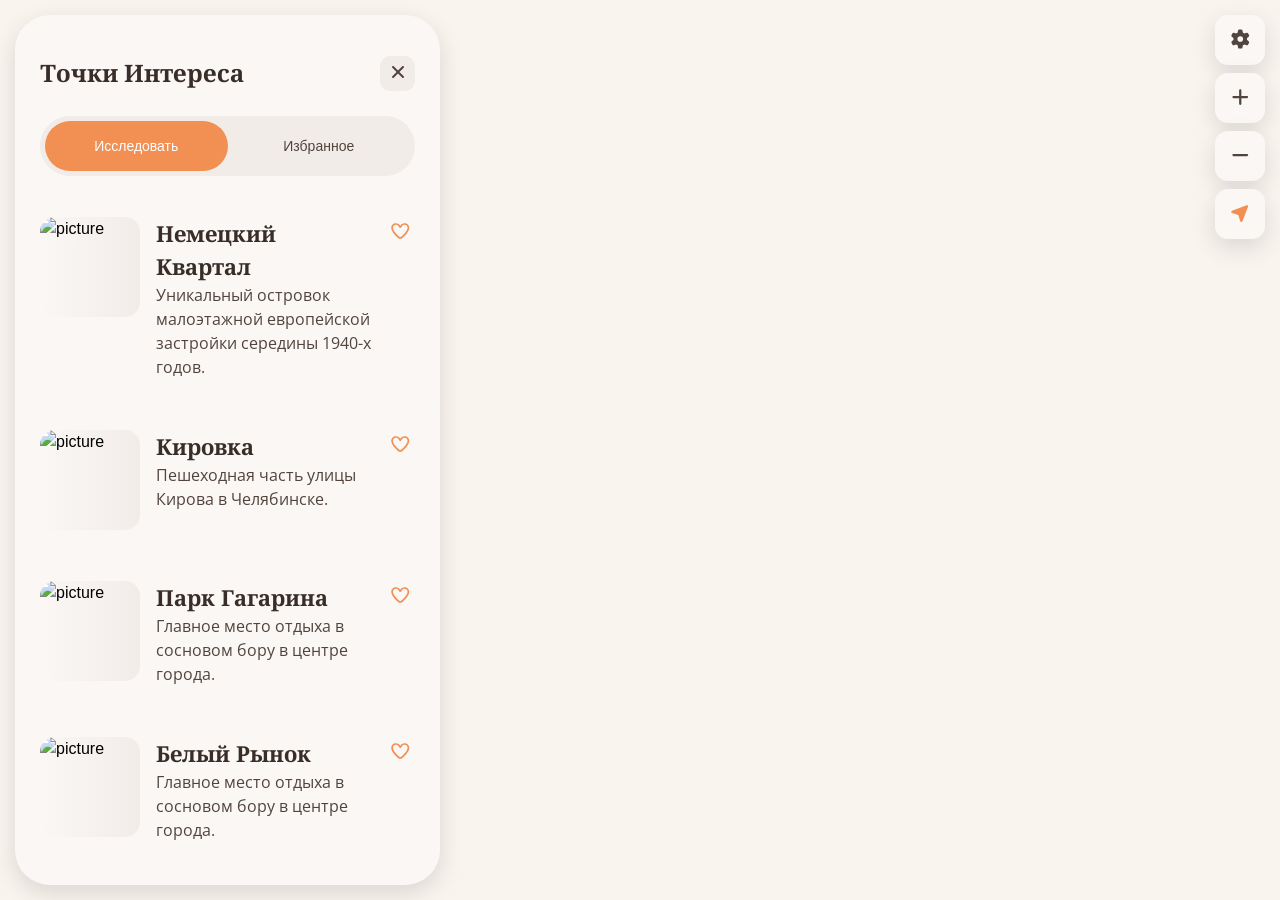
==== commit b26d05f7: "update app" ====
--- a/app/index.html
+++ b/app/index.html
@@ -2,15 +2,12 @@
 <html lang="ru">
     <head>
         <meta charset="UTF-8" />
-        <link rel="icon" type="image/svg+xml" href="/assets/icon-BhfE2sGS.svg" />
+        <link rel="icon" type="image/svg+xml" href="./icon.BhfE2sGS.svg" />
         <meta name="viewport" content="width=device-width, initial-scale=1.0, maximum-scale=1.0, user-scalable=no" />
         <link rel="preconnect" href="https://fonts.googleapis.com" />
         <link rel="preconnect" href="https://fonts.gstatic.com" crossorigin />
         <link
-            href="https://fonts.googleapis.com/css2?family=Inter:ital,opsz,wght@0,14..32,100..900;1,14..32,100..900&display=swap"
-            rel="stylesheet" />
-        <link
-            href="https://fonts.googleapis.com/css2?family=EB+Garamond:ital,wght@0,400..800;1,400..800&display=swap"
+            href="https://fonts.googleapis.com/css2?family=Noto+Serif:ital,wght@0,100..900;1,100..900&family=Open+Sans:ital,wght@0,300..800;1,300..800&display=swap"
             rel="stylesheet" />
         <title></title>
 
@@ -93,8 +90,8 @@
                 }
             }
         </style>
-      <script type="module" crossorigin src="assets/index-Bq4FAgkS.js"></script>
-      <link rel="stylesheet" crossorigin href="assets/index-BiMyMt-j.css">
+      <script type="module" crossorigin src="./index.DuZk9eC4.js"></script>
+      <link rel="stylesheet" crossorigin href="./index.CCH3byyX.css">
     </head>
     <body>
         <div id="preloader">
--- a/app/index.CCH3byyX.css
+++ b/app/index.CCH3byyX.css
@@ -0,0 +1 @@
+:root{--primary: #f28f52;--bg: #faf7f5;--bg-alt: #f3ebe7;--map-bg: #f5f7fc;--title: #382d27;--text: #51443d;--font-title: "Noto Serif", serif;--font-text: "Open Sans", sans-serif;--button: #f2ece9;--button-hover: #e8ddd8;--shadow: rgba(0, 0, 0, .125) 0px 8px 24px;--map-marker: url("data:image/svg+xml,%3csvg%20width='23'%20height='30'%20viewBox='0%200%2023%2030'%20fill='none'%20xmlns='http://www.w3.org/2000/svg'%3e%3cpath%20d='M12.6387%2029.25C15.6445%2025.4883%2022.5%2016.3711%2022.5%2011.25C22.5%205.03906%2017.4609%200%2011.25%200C5.03906%200%200%205.03906%200%2011.25C0%2016.3711%206.85547%2025.4883%209.86133%2029.25C10.582%2030.1465%2011.918%2030.1465%2012.6387%2029.25ZM11.25%207.5C12.2446%207.5%2013.1984%207.89509%2013.9017%208.59835C14.6049%209.30161%2015%2010.2554%2015%2011.25C15%2012.2446%2014.6049%2013.1984%2013.9017%2013.9017C13.1984%2014.6049%2012.2446%2015%2011.25%2015C10.2554%2015%209.30161%2014.6049%208.59835%2013.9017C7.89509%2013.1984%207.5%2012.2446%207.5%2011.25C7.5%2010.2554%207.89509%209.30161%208.59835%208.59835C9.30161%207.89509%2010.2554%207.5%2011.25%207.5Z'%20fill='%23f28f52'/%3e%3c/svg%3e");--map-arrow: url("data:image/svg+xml,%3csvg%20width='16'%20height='25'%20viewBox='0%200%2016%2025'%20fill='none'%20xmlns='http://www.w3.org/2000/svg'%3e%3cpath%20d='M6.89817%2023.5C7.28307%2024.1667%208.24532%2024.1667%208.63022%2023.5L13.6222%2014.8537C14.0071%2014.187%2013.5259%2013.3537%2012.7561%2013.3537H2.77225C2.00245%2013.3537%201.52133%2014.187%201.90623%2014.8537L6.89817%2023.5Z'%20fill='%234B5563'/%3e%3cpath%20d='M6.89817%201.5C7.28307%200.833332%208.24532%200.833333%208.63022%201.5L13.6222%2010.1463C14.0071%2010.813%2013.5259%2011.6463%2012.7561%2011.6463H2.77225C2.00245%2011.6463%201.52133%2010.813%201.90623%2010.1463L6.89817%201.5Z'%20fill='%23f28f52'/%3e%3c/svg%3e");--user-marker: url("data:image/svg+xml,%3csvg%20width='23'%20height='23'%20viewBox='0%200%2023%2023'%20fill='none'%20xmlns='http://www.w3.org/2000/svg'%3e%3crect%20width='23'%20height='23'%20rx='11.5'%20fill='%23EB775E'/%3e%3crect%20width='23'%20height='23'%20rx='11.5'%20stroke='%23EB775E'/%3e%3c/svg%3e");--red: #fb6868;--green: #2ecc71;--blue: #57aeff;--yellow: #ffa657}:root[theme=dark]{--primary: #ff9e89;--bg: #35363c;--bg-alt: #46464c;--map-bg: #51535e;--title: #ffffff;--text: #d6d6dc;--button: #44444b;--button-hover: #58585e;--map-marker: url("data:image/svg+xml,%3csvg%20width='23'%20height='30'%20viewBox='0%200%2023%2030'%20fill='none'%20xmlns='http://www.w3.org/2000/svg'%3e%3cpath%20d='M12.6387%2029.25C15.6445%2025.4883%2022.5%2016.3711%2022.5%2011.25C22.5%205.03906%2017.4609%200%2011.25%200C5.03906%200%200%205.03906%200%2011.25C0%2016.3711%206.85547%2025.4883%209.86133%2029.25C10.582%2030.1465%2011.918%2030.1465%2012.6387%2029.25ZM11.25%207.5C12.2446%207.5%2013.1984%207.89509%2013.9017%208.59835C14.6049%209.30161%2015%2010.2554%2015%2011.25C15%2012.2446%2014.6049%2013.1984%2013.9017%2013.9017C13.1984%2014.6049%2012.2446%2015%2011.25%2015C10.2554%2015%209.30161%2014.6049%208.59835%2013.9017C7.89509%2013.1984%207.5%2012.2446%207.5%2011.25C7.5%2010.2554%207.89509%209.30161%208.59835%208.59835C9.30161%207.89509%2010.2554%207.5%2011.25%207.5Z'%20fill='%23FF9E89'/%3e%3c/svg%3e");--map-arrow: url("data:image/svg+xml,%3csvg%20width='16'%20height='25'%20viewBox='0%200%2016%2025'%20fill='none'%20xmlns='http://www.w3.org/2000/svg'%3e%3cpath%20d='M6.89817%2023.5C7.28307%2024.1667%208.24532%2024.1667%208.63022%2023.5L13.6222%2014.8537C14.0071%2014.187%2013.5259%2013.3537%2012.7561%2013.3537H2.77225C2.00245%2013.3537%201.52133%2014.187%201.90623%2014.8537L6.89817%2023.5Z'%20fill='%23D6D6DC'/%3e%3cpath%20d='M6.89817%201.5C7.28307%200.833332%208.24532%200.833333%208.63022%201.5L13.6222%2010.1463C14.0071%2010.813%2013.5259%2011.6463%2012.7561%2011.6463H2.77225C2.00245%2011.6463%201.52133%2010.813%201.90623%2010.1463L6.89817%201.5Z'%20fill='%23FF9E89'/%3e%3c/svg%3e");--user-marker: url("data:image/svg+xml,%3csvg%20width='23'%20height='23'%20viewBox='0%200%2023%2023'%20fill='none'%20xmlns='http://www.w3.org/2000/svg'%3e%3crect%20width='23'%20height='23'%20rx='11.5'%20fill='%23FF9E89'/%3e%3crect%20width='23'%20height='23'%20rx='11.5'%20stroke='%23EB775E'/%3e%3c/svg%3e");--red: #ff5a5a;--green: #78f58f;--blue: #57aeff;--yellow: #ffa657}*{margin:0;padding:0;line-height:1.5;box-sizing:border-box;font-family:Inter,sans-serif}body{background-color:var(--bg)}body button{text-wrap:nowrap}::selection{color:#fff;background-color:var(--primary)}h1,h2,h3,h4,h5,h6{font-family:var(--font-title)!important}p{font-family:var(--font-text)!important}button,article,a,select{-webkit-tap-highlight-color:rgba(0,0,0,0)}.maplibregl-ctrl-bottom-right{display:none}section#map-container .map{width:100%;height:100vh}section#map-container.error{gap:6px;height:100vh;display:flex;align-items:center;justify-content:center;flex-direction:column}section#map-container.error span{opacity:.5;font-size:48px;color:var(--title)}section#map-container.error h2{font-size:28px;color:var(--title);font-weight:700}section#map-container.error p{font-size:18px;color:var(--text);font-weight:400}.marker{width:23px;height:30px;cursor:pointer;background-size:cover;background-image:var(--map-marker)}.user-marker{width:23px;height:23px;cursor:pointer;background-size:cover;background-image:var(--user-marker)}.maplibregl-ctrl-top-right{inset:auto 5px 15px 0!important}.maplibregl-control-container .maplibregl-canvas-container.maplibregl-interactive,.maplibregl-control-container .maplibregl-ctrl-group button.maplibregl-ctrl-compass{cursor:pointer}.maplibregl-control-container .maplibregl-ctrl-group:not(:empty){cursor:pointer;box-shadow:var(--shadow);background-color:transparent}.maplibregl-control-container .maplibregl-ctrl-group{cursor:pointer;border-radius:50px}.maplibregl-control-container .maplibregl-ctrl-compass-arrow{width:50px;height:50px}.maplibregl-control-container .maplibregl-ctrl-icon{background-image:var(--map-arrow)!important}.maplibregl-control-container .maplibregl-ctrl-compass{border:0;width:50px;height:50px;cursor:pointer;transition:none;background-color:var(--button);border-radius:25px!important;box-shadow:none}.maplibregl-control-container .maplibregl-ctrl-compass:hover{background-color:var(--button)!important}@media(max-width:1000px){.maplibregl-ctrl-top-right{inset:5px auto auto 15px!important}}@media(max-width:500px){section#map-container.error{gap:6px;height:100vh;display:flex;align-items:center;justify-content:center;flex-direction:column}section#map-container.error span{opacity:.5;font-size:48px;color:var(--title)}section#map-container.error h2{font-size:24px;color:var(--title);font-weight:700}section#map-container.error p{font-size:16px;color:var(--text);font-weight:400}}.maplibregl-map{font:12px/20px Helvetica Neue,Arial,Helvetica,sans-serif;overflow:hidden;position:relative;-webkit-tap-highlight-color:rgb(0,0,0,0)}.maplibregl-canvas{left:0;position:absolute;top:0}.maplibregl-map:fullscreen{height:100%;width:100%}.maplibregl-ctrl-group button.maplibregl-ctrl-compass{touch-action:none}.maplibregl-canvas-container.maplibregl-interactive,.maplibregl-ctrl-group button.maplibregl-ctrl-compass{cursor:grab;-webkit-user-select:none;-moz-user-select:none;user-select:none}.maplibregl-canvas-container.maplibregl-interactive.maplibregl-track-pointer{cursor:pointer}.maplibregl-canvas-container.maplibregl-interactive:active,.maplibregl-ctrl-group button.maplibregl-ctrl-compass:active{cursor:grabbing}.maplibregl-canvas-container.maplibregl-touch-zoom-rotate,.maplibregl-canvas-container.maplibregl-touch-zoom-rotate .maplibregl-canvas{touch-action:pan-x pan-y}.maplibregl-canvas-container.maplibregl-touch-drag-pan,.maplibregl-canvas-container.maplibregl-touch-drag-pan .maplibregl-canvas{touch-action:pinch-zoom}.maplibregl-canvas-container.maplibregl-touch-zoom-rotate.maplibregl-touch-drag-pan,.maplibregl-canvas-container.maplibregl-touch-zoom-rotate.maplibregl-touch-drag-pan .maplibregl-canvas{touch-action:none}.maplibregl-canvas-container.maplibregl-touch-drag-pan.maplibregl-cooperative-gestures,.maplibregl-canvas-container.maplibregl-touch-drag-pan.maplibregl-cooperative-gestures .maplibregl-canvas{touch-action:pan-x pan-y}.maplibregl-ctrl-bottom-left,.maplibregl-ctrl-bottom-right,.maplibregl-ctrl-top-left,.maplibregl-ctrl-top-right{pointer-events:none;position:absolute;z-index:2}.maplibregl-ctrl-top-left{left:0;top:0}.maplibregl-ctrl-top-right{right:0;top:0}.maplibregl-ctrl-bottom-left{bottom:0;left:0}.maplibregl-ctrl-bottom-right{bottom:0;right:0}.maplibregl-ctrl{clear:both;pointer-events:auto;transform:translate(0)}.maplibregl-ctrl-top-left .maplibregl-ctrl{float:left;margin:10px 0 0 10px}.maplibregl-ctrl-top-right .maplibregl-ctrl{float:right;margin:10px 10px 0 0}.maplibregl-ctrl-bottom-left .maplibregl-ctrl{float:left;margin:0 0 10px 10px}.maplibregl-ctrl-bottom-right .maplibregl-ctrl{float:right;margin:0 10px 10px 0}.maplibregl-ctrl-group{background:#fff;border-radius:4px}.maplibregl-ctrl-group:not(:empty){box-shadow:0 0 0 2px #0000001a}@media(forced-colors:active){.maplibregl-ctrl-group:not(:empty){box-shadow:0 0 0 2px ButtonText}}.maplibregl-ctrl-group button{background-color:transparent;border:0;box-sizing:border-box;cursor:pointer;display:block;height:29px;outline:none;padding:0;width:29px}.maplibregl-ctrl-group button+button{border-top:1px solid #ddd}.maplibregl-ctrl button .maplibregl-ctrl-icon{background-position:50%;background-repeat:no-repeat;display:block;height:100%;width:100%}@media(forced-colors:active){.maplibregl-ctrl-icon{background-color:transparent}.maplibregl-ctrl-group button+button{border-top:1px solid ButtonText}}.maplibregl-ctrl button::-moz-focus-inner{border:0;padding:0}.maplibregl-ctrl-attrib-button:focus,.maplibregl-ctrl-group button:focus{box-shadow:0 0 2px 2px #0096ff}.maplibregl-ctrl button:disabled{cursor:not-allowed}.maplibregl-ctrl button:disabled .maplibregl-ctrl-icon{opacity:.25}@media(hover:hover){.maplibregl-ctrl button:not(:disabled):hover{background-color:#0000000d}}.maplibregl-ctrl button:not(:disabled):active{background-color:#0000000d}.maplibregl-ctrl-group button:focus:focus-visible{box-shadow:0 0 2px 2px #0096ff}.maplibregl-ctrl-group button:focus:not(:focus-visible){box-shadow:none}.maplibregl-ctrl-group button:focus:first-child{border-radius:4px 4px 0 0}.maplibregl-ctrl-group button:focus:last-child{border-radius:0 0 4px 4px}.maplibregl-ctrl-group button:focus:only-child{border-radius:inherit}.maplibregl-ctrl button.maplibregl-ctrl-zoom-out .maplibregl-ctrl-icon{background-image:url("data:image/svg+xml;charset=utf-8,%3Csvg xmlns='http://www.w3.org/2000/svg' width='29' height='29' fill='%23333' viewBox='0 0 29 29'%3E%3Cpath d='M10 13c-.75 0-1.5.75-1.5 1.5S9.25 16 10 16h9c.75 0 1.5-.75 1.5-1.5S19.75 13 19 13z'/%3E%3C/svg%3E")}.maplibregl-ctrl button.maplibregl-ctrl-zoom-in .maplibregl-ctrl-icon{background-image:url("data:image/svg+xml;charset=utf-8,%3Csvg xmlns='http://www.w3.org/2000/svg' width='29' height='29' fill='%23333' viewBox='0 0 29 29'%3E%3Cpath d='M14.5 8.5c-.75 0-1.5.75-1.5 1.5v3h-3c-.75 0-1.5.75-1.5 1.5S9.25 16 10 16h3v3c0 .75.75 1.5 1.5 1.5S16 19.75 16 19v-3h3c.75 0 1.5-.75 1.5-1.5S19.75 13 19 13h-3v-3c0-.75-.75-1.5-1.5-1.5'/%3E%3C/svg%3E")}@media(forced-colors:active){.maplibregl-ctrl button.maplibregl-ctrl-zoom-out .maplibregl-ctrl-icon{background-image:url("data:image/svg+xml;charset=utf-8,%3Csvg xmlns='http://www.w3.org/2000/svg' width='29' height='29' fill='%23fff' viewBox='0 0 29 29'%3E%3Cpath d='M10 13c-.75 0-1.5.75-1.5 1.5S9.25 16 10 16h9c.75 0 1.5-.75 1.5-1.5S19.75 13 19 13z'/%3E%3C/svg%3E")}.maplibregl-ctrl button.maplibregl-ctrl-zoom-in .maplibregl-ctrl-icon{background-image:url("data:image/svg+xml;charset=utf-8,%3Csvg xmlns='http://www.w3.org/2000/svg' width='29' height='29' fill='%23fff' viewBox='0 0 29 29'%3E%3Cpath d='M14.5 8.5c-.75 0-1.5.75-1.5 1.5v3h-3c-.75 0-1.5.75-1.5 1.5S9.25 16 10 16h3v3c0 .75.75 1.5 1.5 1.5S16 19.75 16 19v-3h3c.75 0 1.5-.75 1.5-1.5S19.75 13 19 13h-3v-3c0-.75-.75-1.5-1.5-1.5'/%3E%3C/svg%3E")}}@media(forced-colors:active)and (prefers-color-scheme:light){.maplibregl-ctrl button.maplibregl-ctrl-zoom-out .maplibregl-ctrl-icon{background-image:url("data:image/svg+xml;charset=utf-8,%3Csvg xmlns='http://www.w3.org/2000/svg' width='29' height='29' viewBox='0 0 29 29'%3E%3Cpath d='M10 13c-.75 0-1.5.75-1.5 1.5S9.25 16 10 16h9c.75 0 1.5-.75 1.5-1.5S19.75 13 19 13z'/%3E%3C/svg%3E")}.maplibregl-ctrl button.maplibregl-ctrl-zoom-in .maplibregl-ctrl-icon{background-image:url("data:image/svg+xml;charset=utf-8,%3Csvg xmlns='http://www.w3.org/2000/svg' width='29' height='29' viewBox='0 0 29 29'%3E%3Cpath d='M14.5 8.5c-.75 0-1.5.75-1.5 1.5v3h-3c-.75 0-1.5.75-1.5 1.5S9.25 16 10 16h3v3c0 .75.75 1.5 1.5 1.5S16 19.75 16 19v-3h3c.75 0 1.5-.75 1.5-1.5S19.75 13 19 13h-3v-3c0-.75-.75-1.5-1.5-1.5'/%3E%3C/svg%3E")}}.maplibregl-ctrl button.maplibregl-ctrl-fullscreen .maplibregl-ctrl-icon{background-image:url("data:image/svg+xml;charset=utf-8,%3Csvg xmlns='http://www.w3.org/2000/svg' width='29' height='29' fill='%23333' viewBox='0 0 29 29'%3E%3Cpath d='M24 16v5.5c0 1.75-.75 2.5-2.5 2.5H16v-1l3-1.5-4-5.5 1-1 5.5 4 1.5-3zM6 16l1.5 3 5.5-4 1 1-4 5.5 3 1.5v1H7.5C5.75 24 5 23.25 5 21.5V16zm7-11v1l-3 1.5 4 5.5-1 1-5.5-4L6 13H5V7.5C5 5.75 5.75 5 7.5 5zm11 2.5c0-1.75-.75-2.5-2.5-2.5H16v1l3 1.5-4 5.5 1 1 5.5-4 1.5 3h1z'/%3E%3C/svg%3E")}.maplibregl-ctrl button.maplibregl-ctrl-shrink .maplibregl-ctrl-icon{background-image:url("data:image/svg+xml;charset=utf-8,%3Csvg xmlns='http://www.w3.org/2000/svg' width='29' height='29' viewBox='0 0 29 29'%3E%3Cpath d='M18.5 16c-1.75 0-2.5.75-2.5 2.5V24h1l1.5-3 5.5 4 1-1-4-5.5 3-1.5v-1zM13 18.5c0-1.75-.75-2.5-2.5-2.5H5v1l3 1.5L4 24l1 1 5.5-4 1.5 3h1zm3-8c0 1.75.75 2.5 2.5 2.5H24v-1l-3-1.5L25 5l-1-1-5.5 4L17 5h-1zM10.5 13c1.75 0 2.5-.75 2.5-2.5V5h-1l-1.5 3L5 4 4 5l4 5.5L5 12v1z'/%3E%3C/svg%3E")}@media(forced-colors:active){.maplibregl-ctrl button.maplibregl-ctrl-fullscreen .maplibregl-ctrl-icon{background-image:url("data:image/svg+xml;charset=utf-8,%3Csvg xmlns='http://www.w3.org/2000/svg' width='29' height='29' fill='%23fff' viewBox='0 0 29 29'%3E%3Cpath d='M24 16v5.5c0 1.75-.75 2.5-2.5 2.5H16v-1l3-1.5-4-5.5 1-1 5.5 4 1.5-3zM6 16l1.5 3 5.5-4 1 1-4 5.5 3 1.5v1H7.5C5.75 24 5 23.25 5 21.5V16zm7-11v1l-3 1.5 4 5.5-1 1-5.5-4L6 13H5V7.5C5 5.75 5.75 5 7.5 5zm11 2.5c0-1.75-.75-2.5-2.5-2.5H16v1l3 1.5-4 5.5 1 1 5.5-4 1.5 3h1z'/%3E%3C/svg%3E")}.maplibregl-ctrl button.maplibregl-ctrl-shrink .maplibregl-ctrl-icon{background-image:url("data:image/svg+xml;charset=utf-8,%3Csvg xmlns='http://www.w3.org/2000/svg' width='29' height='29' fill='%23fff' viewBox='0 0 29 29'%3E%3Cpath d='M18.5 16c-1.75 0-2.5.75-2.5 2.5V24h1l1.5-3 5.5 4 1-1-4-5.5 3-1.5v-1zM13 18.5c0-1.75-.75-2.5-2.5-2.5H5v1l3 1.5L4 24l1 1 5.5-4 1.5 3h1zm3-8c0 1.75.75 2.5 2.5 2.5H24v-1l-3-1.5L25 5l-1-1-5.5 4L17 5h-1zM10.5 13c1.75 0 2.5-.75 2.5-2.5V5h-1l-1.5 3L5 4 4 5l4 5.5L5 12v1z'/%3E%3C/svg%3E")}}@media(forced-colors:active)and (prefers-color-scheme:light){.maplibregl-ctrl button.maplibregl-ctrl-fullscreen .maplibregl-ctrl-icon{background-image:url("data:image/svg+xml;charset=utf-8,%3Csvg xmlns='http://www.w3.org/2000/svg' width='29' height='29' viewBox='0 0 29 29'%3E%3Cpath d='M24 16v5.5c0 1.75-.75 2.5-2.5 2.5H16v-1l3-1.5-4-5.5 1-1 5.5 4 1.5-3zM6 16l1.5 3 5.5-4 1 1-4 5.5 3 1.5v1H7.5C5.75 24 5 23.25 5 21.5V16zm7-11v1l-3 1.5 4 5.5-1 1-5.5-4L6 13H5V7.5C5 5.75 5.75 5 7.5 5zm11 2.5c0-1.75-.75-2.5-2.5-2.5H16v1l3 1.5-4 5.5 1 1 5.5-4 1.5 3h1z'/%3E%3C/svg%3E")}.maplibregl-ctrl button.maplibregl-ctrl-shrink .maplibregl-ctrl-icon{background-image:url("data:image/svg+xml;charset=utf-8,%3Csvg xmlns='http://www.w3.org/2000/svg' width='29' height='29' viewBox='0 0 29 29'%3E%3Cpath d='M18.5 16c-1.75 0-2.5.75-2.5 2.5V24h1l1.5-3 5.5 4 1-1-4-5.5 3-1.5v-1zM13 18.5c0-1.75-.75-2.5-2.5-2.5H5v1l3 1.5L4 24l1 1 5.5-4 1.5 3h1zm3-8c0 1.75.75 2.5 2.5 2.5H24v-1l-3-1.5L25 5l-1-1-5.5 4L17 5h-1zM10.5 13c1.75 0 2.5-.75 2.5-2.5V5h-1l-1.5 3L5 4 4 5l4 5.5L5 12v1z'/%3E%3C/svg%3E")}}.maplibregl-ctrl button.maplibregl-ctrl-compass .maplibregl-ctrl-icon{background-image:url("data:image/svg+xml;charset=utf-8,%3Csvg xmlns='http://www.w3.org/2000/svg' width='29' height='29' fill='%23333' viewBox='0 0 29 29'%3E%3Cpath d='m10.5 14 4-8 4 8z'/%3E%3Cpath fill='%23ccc' d='m10.5 16 4 8 4-8z'/%3E%3C/svg%3E")}@media(forced-colors:active){.maplibregl-ctrl button.maplibregl-ctrl-compass .maplibregl-ctrl-icon{background-image:url("data:image/svg+xml;charset=utf-8,%3Csvg xmlns='http://www.w3.org/2000/svg' width='29' height='29' fill='%23fff' viewBox='0 0 29 29'%3E%3Cpath d='m10.5 14 4-8 4 8z'/%3E%3Cpath fill='%23ccc' d='m10.5 16 4 8 4-8z'/%3E%3C/svg%3E")}}@media(forced-colors:active)and (prefers-color-scheme:light){.maplibregl-ctrl button.maplibregl-ctrl-compass .maplibregl-ctrl-icon{background-image:url("data:image/svg+xml;charset=utf-8,%3Csvg xmlns='http://www.w3.org/2000/svg' width='29' height='29' viewBox='0 0 29 29'%3E%3Cpath d='m10.5 14 4-8 4 8z'/%3E%3Cpath fill='%23ccc' d='m10.5 16 4 8 4-8z'/%3E%3C/svg%3E")}}.maplibregl-ctrl button.maplibregl-ctrl-globe .maplibregl-ctrl-icon{background-image:url("data:image/svg+xml;charset=utf-8,%3Csvg xmlns='http://www.w3.org/2000/svg' width='22' height='22' fill='none' stroke='%23333' viewBox='0 0 22 22'%3E%3Ccircle cx='11' cy='11' r='8.5'/%3E%3Cpath d='M17.5 11c0 4.819-3.02 8.5-6.5 8.5S4.5 15.819 4.5 11 7.52 2.5 11 2.5s6.5 3.681 6.5 8.5Z'/%3E%3Cpath d='M13.5 11c0 2.447-.331 4.64-.853 6.206-.262.785-.562 1.384-.872 1.777-.314.399-.58.517-.775.517s-.461-.118-.775-.517c-.31-.393-.61-.992-.872-1.777C8.831 15.64 8.5 13.446 8.5 11s.331-4.64.853-6.206c.262-.785.562-1.384.872-1.777.314-.399.58-.517.775-.517s.461.118.775.517c.31.393.61.992.872 1.777.522 1.565.853 3.76.853 6.206Z'/%3E%3Cpath d='M11 7.5c-1.909 0-3.622-.166-4.845-.428-.616-.132-1.08-.283-1.379-.434a1.3 1.3 0 0 1-.224-.138q.07-.058.224-.138c.299-.151.763-.302 1.379-.434C7.378 5.666 9.091 5.5 11 5.5s3.622.166 4.845.428c.616.132 1.08.283 1.379.434.105.053.177.1.224.138q-.07.058-.224.138c-.299.151-.763.302-1.379.434-1.223.262-2.936.428-4.845.428ZM4.486 6.436ZM11 16.5c-1.909 0-3.622-.166-4.845-.428-.616-.132-1.08-.283-1.379-.434a1.3 1.3 0 0 1-.224-.138 1.3 1.3 0 0 1 .224-.138c.299-.151.763-.302 1.379-.434C7.378 14.666 9.091 14.5 11 14.5s3.622.166 4.845.428c.616.132 1.08.283 1.379.434.105.053.177.1.224.138a1.3 1.3 0 0 1-.224.138c-.299.151-.763.302-1.379.434-1.223.262-2.936.428-4.845.428Zm-6.514-1.064ZM11 12.5c-2.46 0-4.672-.222-6.255-.574-.796-.177-1.406-.38-1.805-.59a1.5 1.5 0 0 1-.39-.272.3.3 0 0 1-.047-.064.3.3 0 0 1 .048-.064c.066-.073.189-.167.389-.272.399-.21 1.009-.413 1.805-.59C6.328 9.722 8.54 9.5 11 9.5s4.672.222 6.256.574c.795.177 1.405.38 1.804.59.2.105.323.2.39.272a.3.3 0 0 1 .047.064.3.3 0 0 1-.048.064 1.4 1.4 0 0 1-.389.272c-.399.21-1.009.413-1.804.59-1.584.352-3.796.574-6.256.574Zm-8.501-1.51v.002zm0 .018v.002zm17.002.002v-.002zm0-.018v-.002z'/%3E%3C/svg%3E")}.maplibregl-ctrl button.maplibregl-ctrl-globe-enabled .maplibregl-ctrl-icon{background-image:url("data:image/svg+xml;charset=utf-8,%3Csvg xmlns='http://www.w3.org/2000/svg' width='22' height='22' fill='none' stroke='%2333b5e5' viewBox='0 0 22 22'%3E%3Ccircle cx='11' cy='11' r='8.5'/%3E%3Cpath d='M17.5 11c0 4.819-3.02 8.5-6.5 8.5S4.5 15.819 4.5 11 7.52 2.5 11 2.5s6.5 3.681 6.5 8.5Z'/%3E%3Cpath d='M13.5 11c0 2.447-.331 4.64-.853 6.206-.262.785-.562 1.384-.872 1.777-.314.399-.58.517-.775.517s-.461-.118-.775-.517c-.31-.393-.61-.992-.872-1.777C8.831 15.64 8.5 13.446 8.5 11s.331-4.64.853-6.206c.262-.785.562-1.384.872-1.777.314-.399.58-.517.775-.517s.461.118.775.517c.31.393.61.992.872 1.777.522 1.565.853 3.76.853 6.206Z'/%3E%3Cpath d='M11 7.5c-1.909 0-3.622-.166-4.845-.428-.616-.132-1.08-.283-1.379-.434a1.3 1.3 0 0 1-.224-.138q.07-.058.224-.138c.299-.151.763-.302 1.379-.434C7.378 5.666 9.091 5.5 11 5.5s3.622.166 4.845.428c.616.132 1.08.283 1.379.434.105.053.177.1.224.138q-.07.058-.224.138c-.299.151-.763.302-1.379.434-1.223.262-2.936.428-4.845.428ZM4.486 6.436ZM11 16.5c-1.909 0-3.622-.166-4.845-.428-.616-.132-1.08-.283-1.379-.434a1.3 1.3 0 0 1-.224-.138 1.3 1.3 0 0 1 .224-.138c.299-.151.763-.302 1.379-.434C7.378 14.666 9.091 14.5 11 14.5s3.622.166 4.845.428c.616.132 1.08.283 1.379.434.105.053.177.1.224.138a1.3 1.3 0 0 1-.224.138c-.299.151-.763.302-1.379.434-1.223.262-2.936.428-4.845.428Zm-6.514-1.064ZM11 12.5c-2.46 0-4.672-.222-6.255-.574-.796-.177-1.406-.38-1.805-.59a1.5 1.5 0 0 1-.39-.272.3.3 0 0 1-.047-.064.3.3 0 0 1 .048-.064c.066-.073.189-.167.389-.272.399-.21 1.009-.413 1.805-.59C6.328 9.722 8.54 9.5 11 9.5s4.672.222 6.256.574c.795.177 1.405.38 1.804.59.2.105.323.2.39.272a.3.3 0 0 1 .047.064.3.3 0 0 1-.048.064 1.4 1.4 0 0 1-.389.272c-.399.21-1.009.413-1.804.59-1.584.352-3.796.574-6.256.574Zm-8.501-1.51v.002zm0 .018v.002zm17.002.002v-.002zm0-.018v-.002z'/%3E%3C/svg%3E")}.maplibregl-ctrl button.maplibregl-ctrl-terrain .maplibregl-ctrl-icon{background-image:url("data:image/svg+xml;charset=utf-8,%3Csvg xmlns='http://www.w3.org/2000/svg' width='22' height='22' fill='%23333' viewBox='0 0 22 22'%3E%3Cpath d='m1.754 13.406 4.453-4.851 3.09 3.09 3.281 3.277.969-.969-3.309-3.312 3.844-4.121 6.148 6.886h1.082v-.855l-7.207-8.07-4.84 5.187L6.169 6.57l-5.48 5.965v.871ZM.688 16.844h20.625v1.375H.688Zm0 0'/%3E%3C/svg%3E")}.maplibregl-ctrl button.maplibregl-ctrl-terrain-enabled .maplibregl-ctrl-icon{background-image:url("data:image/svg+xml;charset=utf-8,%3Csvg xmlns='http://www.w3.org/2000/svg' width='22' height='22' fill='%2333b5e5' viewBox='0 0 22 22'%3E%3Cpath d='m1.754 13.406 4.453-4.851 3.09 3.09 3.281 3.277.969-.969-3.309-3.312 3.844-4.121 6.148 6.886h1.082v-.855l-7.207-8.07-4.84 5.187L6.169 6.57l-5.48 5.965v.871ZM.688 16.844h20.625v1.375H.688Zm0 0'/%3E%3C/svg%3E")}.maplibregl-ctrl button.maplibregl-ctrl-geolocate .maplibregl-ctrl-icon{background-image:url("data:image/svg+xml;charset=utf-8,%3Csvg xmlns='http://www.w3.org/2000/svg' width='29' height='29' fill='%23333' viewBox='0 0 20 20'%3E%3Cpath d='M10 4C9 4 9 5 9 5v.1A5 5 0 0 0 5.1 9H5s-1 0-1 1 1 1 1 1h.1A5 5 0 0 0 9 14.9v.1s0 1 1 1 1-1 1-1v-.1a5 5 0 0 0 3.9-3.9h.1s1 0 1-1-1-1-1-1h-.1A5 5 0 0 0 11 5.1V5s0-1-1-1m0 2.5a3.5 3.5 0 1 1 0 7 3.5 3.5 0 1 1 0-7'/%3E%3Ccircle cx='10' cy='10' r='2'/%3E%3C/svg%3E")}.maplibregl-ctrl button.maplibregl-ctrl-geolocate:disabled .maplibregl-ctrl-icon{background-image:url("data:image/svg+xml;charset=utf-8,%3Csvg xmlns='http://www.w3.org/2000/svg' width='29' height='29' fill='%23aaa' viewBox='0 0 20 20'%3E%3Cpath d='M10 4C9 4 9 5 9 5v.1A5 5 0 0 0 5.1 9H5s-1 0-1 1 1 1 1 1h.1A5 5 0 0 0 9 14.9v.1s0 1 1 1 1-1 1-1v-.1a5 5 0 0 0 3.9-3.9h.1s1 0 1-1-1-1-1-1h-.1A5 5 0 0 0 11 5.1V5s0-1-1-1m0 2.5a3.5 3.5 0 1 1 0 7 3.5 3.5 0 1 1 0-7'/%3E%3Ccircle cx='10' cy='10' r='2'/%3E%3Cpath fill='red' d='m14 5 1 1-9 9-1-1z'/%3E%3C/svg%3E")}.maplibregl-ctrl button.maplibregl-ctrl-geolocate.maplibregl-ctrl-geolocate-active .maplibregl-ctrl-icon{background-image:url("data:image/svg+xml;charset=utf-8,%3Csvg xmlns='http://www.w3.org/2000/svg' width='29' height='29' fill='%2333b5e5' viewBox='0 0 20 20'%3E%3Cpath d='M10 4C9 4 9 5 9 5v.1A5 5 0 0 0 5.1 9H5s-1 0-1 1 1 1 1 1h.1A5 5 0 0 0 9 14.9v.1s0 1 1 1 1-1 1-1v-.1a5 5 0 0 0 3.9-3.9h.1s1 0 1-1-1-1-1-1h-.1A5 5 0 0 0 11 5.1V5s0-1-1-1m0 2.5a3.5 3.5 0 1 1 0 7 3.5 3.5 0 1 1 0-7'/%3E%3Ccircle cx='10' cy='10' r='2'/%3E%3C/svg%3E")}.maplibregl-ctrl button.maplibregl-ctrl-geolocate.maplibregl-ctrl-geolocate-active-error .maplibregl-ctrl-icon{background-image:url("data:image/svg+xml;charset=utf-8,%3Csvg xmlns='http://www.w3.org/2000/svg' width='29' height='29' fill='%23e58978' viewBox='0 0 20 20'%3E%3Cpath d='M10 4C9 4 9 5 9 5v.1A5 5 0 0 0 5.1 9H5s-1 0-1 1 1 1 1 1h.1A5 5 0 0 0 9 14.9v.1s0 1 1 1 1-1 1-1v-.1a5 5 0 0 0 3.9-3.9h.1s1 0 1-1-1-1-1-1h-.1A5 5 0 0 0 11 5.1V5s0-1-1-1m0 2.5a3.5 3.5 0 1 1 0 7 3.5 3.5 0 1 1 0-7'/%3E%3Ccircle cx='10' cy='10' r='2'/%3E%3C/svg%3E")}.maplibregl-ctrl button.maplibregl-ctrl-geolocate.maplibregl-ctrl-geolocate-background .maplibregl-ctrl-icon{background-image:url("data:image/svg+xml;charset=utf-8,%3Csvg xmlns='http://www.w3.org/2000/svg' width='29' height='29' fill='%2333b5e5' viewBox='0 0 20 20'%3E%3Cpath d='M10 4C9 4 9 5 9 5v.1A5 5 0 0 0 5.1 9H5s-1 0-1 1 1 1 1 1h.1A5 5 0 0 0 9 14.9v.1s0 1 1 1 1-1 1-1v-.1a5 5 0 0 0 3.9-3.9h.1s1 0 1-1-1-1-1-1h-.1A5 5 0 0 0 11 5.1V5s0-1-1-1m0 2.5a3.5 3.5 0 1 1 0 7 3.5 3.5 0 1 1 0-7'/%3E%3C/svg%3E")}.maplibregl-ctrl button.maplibregl-ctrl-geolocate.maplibregl-ctrl-geolocate-background-error .maplibregl-ctrl-icon{background-image:url("data:image/svg+xml;charset=utf-8,%3Csvg xmlns='http://www.w3.org/2000/svg' width='29' height='29' fill='%23e54e33' viewBox='0 0 20 20'%3E%3Cpath d='M10 4C9 4 9 5 9 5v.1A5 5 0 0 0 5.1 9H5s-1 0-1 1 1 1 1 1h.1A5 5 0 0 0 9 14.9v.1s0 1 1 1 1-1 1-1v-.1a5 5 0 0 0 3.9-3.9h.1s1 0 1-1-1-1-1-1h-.1A5 5 0 0 0 11 5.1V5s0-1-1-1m0 2.5a3.5 3.5 0 1 1 0 7 3.5 3.5 0 1 1 0-7'/%3E%3C/svg%3E")}.maplibregl-ctrl button.maplibregl-ctrl-geolocate.maplibregl-ctrl-geolocate-waiting .maplibregl-ctrl-icon{animation:maplibregl-spin 2s linear infinite}@media(forced-colors:active){.maplibregl-ctrl button.maplibregl-ctrl-geolocate .maplibregl-ctrl-icon{background-image:url("data:image/svg+xml;charset=utf-8,%3Csvg xmlns='http://www.w3.org/2000/svg' width='29' height='29' fill='%23fff' viewBox='0 0 20 20'%3E%3Cpath d='M10 4C9 4 9 5 9 5v.1A5 5 0 0 0 5.1 9H5s-1 0-1 1 1 1 1 1h.1A5 5 0 0 0 9 14.9v.1s0 1 1 1 1-1 1-1v-.1a5 5 0 0 0 3.9-3.9h.1s1 0 1-1-1-1-1-1h-.1A5 5 0 0 0 11 5.1V5s0-1-1-1m0 2.5a3.5 3.5 0 1 1 0 7 3.5 3.5 0 1 1 0-7'/%3E%3Ccircle cx='10' cy='10' r='2'/%3E%3C/svg%3E")}.maplibregl-ctrl button.maplibregl-ctrl-geolocate:disabled .maplibregl-ctrl-icon{background-image:url("data:image/svg+xml;charset=utf-8,%3Csvg xmlns='http://www.w3.org/2000/svg' width='29' height='29' fill='%23999' viewBox='0 0 20 20'%3E%3Cpath d='M10 4C9 4 9 5 9 5v.1A5 5 0 0 0 5.1 9H5s-1 0-1 1 1 1 1 1h.1A5 5 0 0 0 9 14.9v.1s0 1 1 1 1-1 1-1v-.1a5 5 0 0 0 3.9-3.9h.1s1 0 1-1-1-1-1-1h-.1A5 5 0 0 0 11 5.1V5s0-1-1-1m0 2.5a3.5 3.5 0 1 1 0 7 3.5 3.5 0 1 1 0-7'/%3E%3Ccircle cx='10' cy='10' r='2'/%3E%3Cpath fill='red' d='m14 5 1 1-9 9-1-1z'/%3E%3C/svg%3E")}.maplibregl-ctrl button.maplibregl-ctrl-geolocate.maplibregl-ctrl-geolocate-active .maplibregl-ctrl-icon{background-image:url("data:image/svg+xml;charset=utf-8,%3Csvg xmlns='http://www.w3.org/2000/svg' width='29' height='29' fill='%2333b5e5' viewBox='0 0 20 20'%3E%3Cpath d='M10 4C9 4 9 5 9 5v.1A5 5 0 0 0 5.1 9H5s-1 0-1 1 1 1 1 1h.1A5 5 0 0 0 9 14.9v.1s0 1 1 1 1-1 1-1v-.1a5 5 0 0 0 3.9-3.9h.1s1 0 1-1-1-1-1-1h-.1A5 5 0 0 0 11 5.1V5s0-1-1-1m0 2.5a3.5 3.5 0 1 1 0 7 3.5 3.5 0 1 1 0-7'/%3E%3Ccircle cx='10' cy='10' r='2'/%3E%3C/svg%3E")}.maplibregl-ctrl button.maplibregl-ctrl-geolocate.maplibregl-ctrl-geolocate-active-error .maplibregl-ctrl-icon{background-image:url("data:image/svg+xml;charset=utf-8,%3Csvg xmlns='http://www.w3.org/2000/svg' width='29' height='29' fill='%23e58978' viewBox='0 0 20 20'%3E%3Cpath d='M10 4C9 4 9 5 9 5v.1A5 5 0 0 0 5.1 9H5s-1 0-1 1 1 1 1 1h.1A5 5 0 0 0 9 14.9v.1s0 1 1 1 1-1 1-1v-.1a5 5 0 0 0 3.9-3.9h.1s1 0 1-1-1-1-1-1h-.1A5 5 0 0 0 11 5.1V5s0-1-1-1m0 2.5a3.5 3.5 0 1 1 0 7 3.5 3.5 0 1 1 0-7'/%3E%3Ccircle cx='10' cy='10' r='2'/%3E%3C/svg%3E")}.maplibregl-ctrl button.maplibregl-ctrl-geolocate.maplibregl-ctrl-geolocate-background .maplibregl-ctrl-icon{background-image:url("data:image/svg+xml;charset=utf-8,%3Csvg xmlns='http://www.w3.org/2000/svg' width='29' height='29' fill='%2333b5e5' viewBox='0 0 20 20'%3E%3Cpath d='M10 4C9 4 9 5 9 5v.1A5 5 0 0 0 5.1 9H5s-1 0-1 1 1 1 1 1h.1A5 5 0 0 0 9 14.9v.1s0 1 1 1 1-1 1-1v-.1a5 5 0 0 0 3.9-3.9h.1s1 0 1-1-1-1-1-1h-.1A5 5 0 0 0 11 5.1V5s0-1-1-1m0 2.5a3.5 3.5 0 1 1 0 7 3.5 3.5 0 1 1 0-7'/%3E%3C/svg%3E")}.maplibregl-ctrl button.maplibregl-ctrl-geolocate.maplibregl-ctrl-geolocate-background-error .maplibregl-ctrl-icon{background-image:url("data:image/svg+xml;charset=utf-8,%3Csvg xmlns='http://www.w3.org/2000/svg' width='29' height='29' fill='%23e54e33' viewBox='0 0 20 20'%3E%3Cpath d='M10 4C9 4 9 5 9 5v.1A5 5 0 0 0 5.1 9H5s-1 0-1 1 1 1 1 1h.1A5 5 0 0 0 9 14.9v.1s0 1 1 1 1-1 1-1v-.1a5 5 0 0 0 3.9-3.9h.1s1 0 1-1-1-1-1-1h-.1A5 5 0 0 0 11 5.1V5s0-1-1-1m0 2.5a3.5 3.5 0 1 1 0 7 3.5 3.5 0 1 1 0-7'/%3E%3C/svg%3E")}}@media(forced-colors:active)and (prefers-color-scheme:light){.maplibregl-ctrl button.maplibregl-ctrl-geolocate .maplibregl-ctrl-icon{background-image:url("data:image/svg+xml;charset=utf-8,%3Csvg xmlns='http://www.w3.org/2000/svg' width='29' height='29' viewBox='0 0 20 20'%3E%3Cpath d='M10 4C9 4 9 5 9 5v.1A5 5 0 0 0 5.1 9H5s-1 0-1 1 1 1 1 1h.1A5 5 0 0 0 9 14.9v.1s0 1 1 1 1-1 1-1v-.1a5 5 0 0 0 3.9-3.9h.1s1 0 1-1-1-1-1-1h-.1A5 5 0 0 0 11 5.1V5s0-1-1-1m0 2.5a3.5 3.5 0 1 1 0 7 3.5 3.5 0 1 1 0-7'/%3E%3Ccircle cx='10' cy='10' r='2'/%3E%3C/svg%3E")}.maplibregl-ctrl button.maplibregl-ctrl-geolocate:disabled .maplibregl-ctrl-icon{background-image:url("data:image/svg+xml;charset=utf-8,%3Csvg xmlns='http://www.w3.org/2000/svg' width='29' height='29' fill='%23666' viewBox='0 0 20 20'%3E%3Cpath d='M10 4C9 4 9 5 9 5v.1A5 5 0 0 0 5.1 9H5s-1 0-1 1 1 1 1 1h.1A5 5 0 0 0 9 14.9v.1s0 1 1 1 1-1 1-1v-.1a5 5 0 0 0 3.9-3.9h.1s1 0 1-1-1-1-1-1h-.1A5 5 0 0 0 11 5.1V5s0-1-1-1m0 2.5a3.5 3.5 0 1 1 0 7 3.5 3.5 0 1 1 0-7'/%3E%3Ccircle cx='10' cy='10' r='2'/%3E%3Cpath fill='red' d='m14 5 1 1-9 9-1-1z'/%3E%3C/svg%3E")}}@keyframes maplibregl-spin{0%{transform:rotate(0)}to{transform:rotate(1turn)}}a.maplibregl-ctrl-logo{background-image:url("data:image/svg+xml;charset=utf-8,%3Csvg xmlns='http://www.w3.org/2000/svg' width='88' height='23' fill='none'%3E%3Cpath fill='%23000' fill-opacity='.4' fill-rule='evenodd' d='M17.408 16.796h-1.827l2.501-12.095h.198l3.324 6.533.988 2.19.988-2.19 3.258-6.533h.181l2.6 12.095h-1.81l-1.218-5.644-.362-1.71-.658 1.71-2.929 5.644h-.098l-2.914-5.644-.757-1.71-.345 1.71zm1.958-3.42-.726 3.663a1.255 1.255 0 0 1-1.232 1.011h-1.827a1.255 1.255 0 0 1-1.229-1.509l2.501-12.095a1.255 1.255 0 0 1 1.23-1.001h.197a1.25 1.25 0 0 1 1.12.685l3.19 6.273 3.125-6.263a1.25 1.25 0 0 1 1.123-.695h.181a1.255 1.255 0 0 1 1.227.991l1.443 6.71a5 5 0 0 1 .314-.787l.009-.016a4.6 4.6 0 0 1 1.777-1.887c.782-.46 1.668-.667 2.611-.667a4.6 4.6 0 0 1 1.7.32l.306.134c.21-.16.474-.256.759-.256h1.694a1.255 1.255 0 0 1 1.212.925 1.255 1.255 0 0 1 1.212-.925h1.711c.284 0 .545.094.755.252.613-.3 1.312-.45 2.075-.45 1.356 0 2.557.445 3.482 1.4q.47.48.763 1.064V4.701a1.255 1.255 0 0 1 1.255-1.255h1.86A1.255 1.255 0 0 1 54.44 4.7v9.194h2.217c.19 0 .37.043.532.118v-4.77c0-.356.147-.678.385-.906a2.42 2.42 0 0 1-.682-1.71c0-.665.267-1.253.735-1.7a2.45 2.45 0 0 1 1.722-.674 2.43 2.43 0 0 1 1.705.675q.318.302.504.683V4.7a1.255 1.255 0 0 1 1.255-1.255h1.744A1.255 1.255 0 0 1 65.812 4.7v3.335a4.8 4.8 0 0 1 1.526-.246c.938 0 1.817.214 2.59.69a4.47 4.47 0 0 1 1.67 1.743v-.98a1.255 1.255 0 0 1 1.256-1.256h1.777c.233 0 .451.064.639.174a3.4 3.4 0 0 1 1.567-.372c.346 0 .861.02 1.285.232a1.25 1.25 0 0 1 .689 1.004 4.7 4.7 0 0 1 .853-.588c.795-.44 1.675-.647 2.61-.647 1.385 0 2.65.39 3.525 1.396.836.938 1.168 2.173 1.168 3.528q-.001.515-.056 1.051a1.255 1.255 0 0 1-.947 1.09l.408.952a1.255 1.255 0 0 1-.477 1.552c-.418.268-.92.463-1.458.612-.613.171-1.304.244-2.049.244-1.06 0-2.043-.207-2.886-.698l-.015-.008c-.798-.48-1.419-1.135-1.818-1.963l-.004-.008a5.8 5.8 0 0 1-.548-2.512q0-.429.053-.843a1.3 1.3 0 0 1-.333-.086l-.166-.004c-.223 0-.426.062-.643.228-.03.024-.142.139-.142.59v3.883a1.255 1.255 0 0 1-1.256 1.256h-1.777a1.255 1.255 0 0 1-1.256-1.256V15.69l-.032.057a4.8 4.8 0 0 1-1.86 1.833 5.04 5.04 0 0 1-2.484.634 4.5 4.5 0 0 1-1.935-.424 1.25 1.25 0 0 1-.764.258h-1.71a1.255 1.255 0 0 1-1.256-1.255V7.687a2.4 2.4 0 0 1-.428.625c.253.23.412.561.412.93v7.553a1.255 1.255 0 0 1-1.256 1.255h-1.843a1.25 1.25 0 0 1-.894-.373c-.228.23-.544.373-.894.373H51.32a1.255 1.255 0 0 1-1.256-1.255v-1.251l-.061.117a4.7 4.7 0 0 1-1.782 1.884 4.77 4.77 0 0 1-2.485.67 5.6 5.6 0 0 1-1.485-.188l.009 2.764a1.255 1.255 0 0 1-1.255 1.259h-1.729a1.255 1.255 0 0 1-1.255-1.255v-3.537a1.255 1.255 0 0 1-1.167.793h-1.679a1.25 1.25 0 0 1-.77-.263 4.5 4.5 0 0 1-1.945.429c-.885 0-1.724-.21-2.495-.632l-.017-.01a5 5 0 0 1-1.081-.836 1.255 1.255 0 0 1-1.254 1.312h-1.81a1.255 1.255 0 0 1-1.228-.99l-.782-3.625-2.044 3.939a1.25 1.25 0 0 1-1.115.676h-.098a1.25 1.25 0 0 1-1.116-.68l-2.061-3.994zM35.92 16.63l.207-.114.223-.15q.493-.356.735-.785l.061-.118.033 1.332h1.678V9.242h-1.694l-.033 1.267q-.133-.329-.526-.658l-.032-.028a3.2 3.2 0 0 0-.668-.428l-.27-.12a3.3 3.3 0 0 0-1.235-.23q-1.136-.001-1.974.493a3.36 3.36 0 0 0-1.3 1.382q-.445.89-.444 2.074 0 1.2.51 2.107a3.8 3.8 0 0 0 1.382 1.381 3.9 3.9 0 0 0 1.893.477q.795 0 1.455-.33zm-2.789-5.38q-.576.675-.575 1.762 0 1.102.559 1.794.576.675 1.645.675a2.25 2.25 0 0 0 .934-.19 2.2 2.2 0 0 0 .468-.29l.178-.161a2.2 2.2 0 0 0 .397-.561q.244-.5.244-1.15v-.115q0-.708-.296-1.267l-.043-.077a2.2 2.2 0 0 0-.633-.709l-.13-.086-.047-.028a2.1 2.1 0 0 0-1.073-.285q-1.052 0-1.629.692zm2.316 2.706c.163-.17.28-.407.28-.83v-.114c0-.292-.06-.508-.15-.68a.96.96 0 0 0-.353-.389.85.85 0 0 0-.464-.127c-.4 0-.56.114-.664.239l-.01.012c-.148.174-.275.45-.275.945 0 .506.122.801.27.99.097.11.266.224.68.224.303 0 .504-.09.687-.269zm7.545 1.705a2.6 2.6 0 0 0 .331.423q.319.33.755.548l.173.074q.65.255 1.49.255 1.02 0 1.844-.493a3.45 3.45 0 0 0 1.316-1.4q.493-.904.493-2.089 0-1.909-.988-2.913-.988-1.02-2.584-1.02-.898 0-1.575.347a3 3 0 0 0-.415.262l-.199.166a3.4 3.4 0 0 0-.64.82V9.242h-1.712v11.553h1.729l-.017-5.134zm.53-1.138q.206.29.48.5l.155.11.053.034q.51.296 1.119.297 1.07 0 1.645-.675.577-.69.576-1.762 0-1.119-.576-1.777-.558-.675-1.645-.675-.435 0-.835.16a2 2 0 0 0-.284.136 2 2 0 0 0-.363.254 2.2 2.2 0 0 0-.46.569l-.082.162a2.6 2.6 0 0 0-.213 1.072v.115q0 .707.296 1.267l.135.211zm.964-.818a1.1 1.1 0 0 0 .367.385.94.94 0 0 0 .476.118c.423 0 .59-.117.687-.23.159-.194.28-.478.28-.95 0-.53-.133-.8-.266-.952l-.021-.025c-.078-.094-.231-.221-.68-.221a1 1 0 0 0-.503.135l-.012.007a.86.86 0 0 0-.335.343c-.073.133-.132.324-.132.614v.115a1.4 1.4 0 0 0 .14.66zm15.7-6.222q.347-.346.346-.856a1.05 1.05 0 0 0-.345-.79 1.18 1.18 0 0 0-.84-.329q-.51 0-.855.33a1.05 1.05 0 0 0-.346.79q0 .51.346.855.345.346.856.346.51 0 .839-.346zm4.337 9.314.033-1.332q.191.403.59.747l.098.081a4 4 0 0 0 .316.224l.223.122a3.2 3.2 0 0 0 1.44.322 3.8 3.8 0 0 0 1.875-.477 3.5 3.5 0 0 0 1.382-1.366q.527-.89.526-2.09 0-1.184-.444-2.073a3.24 3.24 0 0 0-1.283-1.399q-.823-.51-1.942-.51a3.5 3.5 0 0 0-1.527.344l-.086.043-.165.09a3 3 0 0 0-.33.214q-.432.315-.656.707a2 2 0 0 0-.099.198l.082-1.283V4.701h-1.744v12.095zm.473-2.509a2.5 2.5 0 0 0 .566.7q.117.098.245.18l.144.08a2.1 2.1 0 0 0 .975.232q1.07 0 1.645-.675.576-.69.576-1.778 0-1.102-.576-1.777-.56-.691-1.645-.692a2.2 2.2 0 0 0-1.015.235q-.22.113-.415.282l-.15.142a2.1 2.1 0 0 0-.42.594q-.223.479-.223 1.1v.115q0 .705.293 1.26zm2.616-.293c.157-.191.28-.479.28-.967 0-.51-.13-.79-.276-.961l-.021-.026c-.082-.1-.232-.225-.67-.225a.87.87 0 0 0-.681.279l-.012.011c-.154.155-.274.38-.274.807v.115c0 .285.057.499.144.669a1.1 1.1 0 0 0 .367.405c.137.082.28.123.455.123.423 0 .59-.118.686-.23zm8.266-3.013q.345-.13.724-.14l.069-.002q.493 0 .642.099l.247-1.794q-.196-.099-.717-.099a2.3 2.3 0 0 0-.545.063 2 2 0 0 0-.411.148 2.2 2.2 0 0 0-.4.249 2.5 2.5 0 0 0-.485.499 2.7 2.7 0 0 0-.32.581l-.05.137v-1.48h-1.778v7.553h1.777v-3.884q0-.546.159-.943a1.5 1.5 0 0 1 .466-.636 2.5 2.5 0 0 1 .399-.253 2 2 0 0 1 .224-.099zm9.784 2.656.05-.922q0-1.743-.856-2.698-.838-.97-2.584-.97-1.119-.001-2.007.493a3.46 3.46 0 0 0-1.4 1.382q-.493.906-.493 2.106 0 1.07.428 1.975.428.89 1.332 1.432.906.526 2.255.526.973 0 1.668-.185l.044-.012.135-.04q.613-.184.984-.421l-.542-1.267q-.3.162-.642.274l-.297.087q-.51.131-1.3.131-.954 0-1.497-.444a1.6 1.6 0 0 1-.192-.193q-.366-.44-.512-1.234l-.004-.021zm-5.427-1.256-.003.022h3.752v-.138q-.011-.727-.288-1.118a1 1 0 0 0-.156-.176q-.46-.428-1.316-.428-.986 0-1.494.604-.379.45-.494 1.234zm-27.053 2.77V4.7h-1.86v12.095h5.333V15.15zm7.103-5.908v7.553h-1.843V9.242h1.843z'/%3E%3Cpath fill='%23fff' d='m19.63 11.151-.757-1.71-.345 1.71-1.12 5.644h-1.827L18.083 4.7h.197l3.325 6.533.988 2.19.988-2.19L26.839 4.7h.181l2.6 12.095h-1.81l-1.218-5.644-.362-1.71-.658 1.71-2.93 5.644h-.098l-2.913-5.644zm14.836 5.81q-1.02 0-1.893-.478a3.8 3.8 0 0 1-1.381-1.382q-.51-.906-.51-2.106 0-1.185.444-2.074a3.36 3.36 0 0 1 1.3-1.382q.839-.494 1.974-.494a3.3 3.3 0 0 1 1.234.231 3.3 3.3 0 0 1 .97.575q.396.33.527.659l.033-1.267h1.694v7.553H37.18l-.033-1.332q-.279.593-1.02 1.053a3.17 3.17 0 0 1-1.662.444zm.296-1.482q.938 0 1.58-.642.642-.66.642-1.711v-.115q0-.708-.296-1.267a2.2 2.2 0 0 0-.807-.872 2.1 2.1 0 0 0-1.119-.313q-1.053 0-1.629.692-.575.675-.575 1.76 0 1.103.559 1.795.577.675 1.645.675zm6.521-6.237h1.711v1.4q.906-1.597 2.83-1.597 1.596 0 2.584 1.02.988 1.005.988 2.914 0 1.185-.493 2.09a3.46 3.46 0 0 1-1.316 1.399 3.5 3.5 0 0 1-1.844.493q-.954 0-1.662-.329a2.67 2.67 0 0 1-1.086-.97l.017 5.134h-1.728zm4.048 6.22q1.07 0 1.645-.674.577-.69.576-1.762 0-1.119-.576-1.777-.558-.675-1.645-.675-.592 0-1.12.296-.51.28-.822.823-.296.527-.296 1.234v.115q0 .708.296 1.267.313.543.823.855.51.296 1.119.297z'/%3E%3Cpath fill='%23e1e3e9' d='M51.325 4.7h1.86v10.45h3.473v1.646h-5.333zm7.12 4.542h1.843v7.553h-1.843zm.905-1.415a1.16 1.16 0 0 1-.856-.346 1.17 1.17 0 0 1-.346-.856 1.05 1.05 0 0 1 .346-.79q.346-.329.856-.329.494 0 .839.33a1.05 1.05 0 0 1 .345.79 1.16 1.16 0 0 1-.345.855q-.33.346-.84.346zm7.875 9.133a3.17 3.17 0 0 1-1.662-.444q-.723-.46-1.004-1.053l-.033 1.332h-1.71V4.701h1.743v4.657l-.082 1.283q.279-.658 1.086-1.119a3.5 3.5 0 0 1 1.778-.477q1.119 0 1.942.51a3.24 3.24 0 0 1 1.283 1.4q.445.888.444 2.072 0 1.201-.526 2.09a3.5 3.5 0 0 1-1.382 1.366 3.8 3.8 0 0 1-1.876.477zm-.296-1.481q1.069 0 1.645-.675.577-.69.577-1.778 0-1.102-.577-1.776-.56-.691-1.645-.692a2.12 2.12 0 0 0-1.58.659q-.642.641-.642 1.694v.115q0 .71.296 1.267a2.4 2.4 0 0 0 .807.872 2.1 2.1 0 0 0 1.119.313zm5.927-6.237h1.777v1.481q.263-.757.856-1.217a2.14 2.14 0 0 1 1.349-.46q.527 0 .724.098l-.247 1.794q-.149-.099-.642-.099-.774 0-1.416.494-.626.493-.626 1.58v3.883h-1.777V9.242zm9.534 7.718q-1.35 0-2.255-.526-.904-.543-1.332-1.432a4.6 4.6 0 0 1-.428-1.975q0-1.2.493-2.106a3.46 3.46 0 0 1 1.4-1.382q.889-.495 2.007-.494 1.744 0 2.584.97.855.956.856 2.7 0 .444-.05.92h-5.43q.18 1.005.708 1.45.542.443 1.497.443.79 0 1.3-.131a4 4 0 0 0 .938-.362l.542 1.267q-.411.263-1.119.46-.708.198-1.711.197zm1.596-4.558q.016-1.02-.444-1.432-.46-.428-1.316-.428-1.728 0-1.991 1.86z'/%3E%3Cpath d='M5.074 15.948a.484.657 0 0 0-.486.659v1.84a.484.657 0 0 0 .486.659h4.101a.484.657 0 0 0 .486-.659v-1.84a.484.657 0 0 0-.486-.659zm3.56 1.16H5.617v.838h3.017z' style='fill:%23fff;fill-rule:evenodd;stroke-width:1.03600001'/%3E%3Cg style='stroke-width:1.12603545'%3E%3Cpath d='M-9.408-1.416c-3.833-.025-7.056 2.912-7.08 6.615-.02 3.08 1.653 4.832 3.107 6.268.903.892 1.721 1.74 2.32 2.902l-.525-.004c-.543-.003-.992.304-1.24.639a1.87 1.87 0 0 0-.362 1.121l-.011 1.877c-.003.402.104.787.347 1.125.244.338.688.653 1.23.656l4.142.028c.542.003.99-.306 1.238-.641a1.87 1.87 0 0 0 .363-1.121l.012-1.875a1.87 1.87 0 0 0-.348-1.127c-.243-.338-.688-.653-1.23-.656l-.518-.004c.597-1.145 1.425-1.983 2.348-2.87 1.473-1.414 3.18-3.149 3.2-6.226-.016-3.59-2.923-6.684-6.993-6.707m-.006 1.1v.002c3.274.02 5.92 2.532 5.9 5.6-.017 2.706-1.39 4.026-2.863 5.44-1.034.994-2.118 2.033-2.814 3.633-.018.041-.052.055-.075.065q-.013.004-.02.01a.34.34 0 0 1-.226.084.34.34 0 0 1-.224-.086l-.092-.077c-.699-1.615-1.768-2.669-2.781-3.67-1.454-1.435-2.797-2.762-2.78-5.478.02-3.067 2.7-5.545 5.975-5.523m-.02 2.826c-1.62-.01-2.944 1.315-2.955 2.96-.01 1.646 1.295 2.988 2.916 2.999h.002c1.621.01 2.943-1.316 2.953-2.961.011-1.646-1.294-2.988-2.916-2.998m-.005 1.1c1.017.006 1.829.83 1.822 1.89s-.83 1.874-1.848 1.867c-1.018-.006-1.829-.83-1.822-1.89s.83-1.874 1.848-1.868m-2.155 11.857 4.14.025c.271.002.49.305.487.676l-.013 1.875c-.003.37-.224.67-.495.668l-4.14-.025c-.27-.002-.487-.306-.485-.676l.012-1.875c.003-.37.224-.67.494-.668' style='color:%23000;font-style:normal;font-variant:normal;font-weight:400;font-stretch:normal;font-size:medium;line-height:normal;font-family:sans-serif;font-variant-ligatures:normal;font-variant-position:normal;font-variant-caps:normal;font-variant-numeric:normal;font-variant-alternates:normal;font-feature-settings:normal;text-indent:0;text-align:start;text-decoration:none;text-decoration-line:none;text-decoration-style:solid;text-decoration-color:%23000;letter-spacing:normal;word-spacing:normal;text-transform:none;writing-mode:lr-tb;direction:ltr;text-orientation:mixed;dominant-baseline:auto;baseline-shift:baseline;text-anchor:start;white-space:normal;shape-padding:0;clip-rule:evenodd;display:inline;overflow:visible;visibility:visible;opacity:1;isolation:auto;mix-blend-mode:normal;color-interpolation:sRGB;color-interpolation-filters:linearRGB;solid-color:%23000;solid-opacity:1;vector-effect:none;fill:%23000;fill-opacity:.4;fill-rule:evenodd;stroke:none;stroke-width:2.47727823;stroke-linecap:butt;stroke-linejoin:miter;stroke-miterlimit:4;stroke-dasharray:none;stroke-dashoffset:0;stroke-opacity:1;color-rendering:auto;image-rendering:auto;shape-rendering:auto;text-rendering:auto' transform='translate(15.553 2.85)scale(.88807)'/%3E%3Cpath d='M-9.415-.316C-12.69-.338-15.37 2.14-15.39 5.207c-.017 2.716 1.326 4.041 2.78 5.477 1.013 1 2.081 2.055 2.78 3.67l.092.076a.34.34 0 0 0 .225.086.34.34 0 0 0 .227-.083l.019-.01c.022-.009.057-.024.074-.064.697-1.6 1.78-2.64 2.814-3.634 1.473-1.414 2.847-2.733 2.864-5.44.02-3.067-2.627-5.58-5.901-5.601m-.057 8.784c1.621.011 2.944-1.315 2.955-2.96.01-1.646-1.295-2.988-2.916-2.999-1.622-.01-2.945 1.315-2.955 2.96s1.295 2.989 2.916 3' style='clip-rule:evenodd;fill:%23e1e3e9;fill-opacity:1;fill-rule:evenodd;stroke:none;stroke-width:2.47727823;stroke-miterlimit:4;stroke-dasharray:none;stroke-opacity:.4' transform='translate(15.553 2.85)scale(.88807)'/%3E%3Cpath d='M-11.594 15.465c-.27-.002-.492.297-.494.668l-.012 1.876c-.003.371.214.673.485.675l4.14.027c.271.002.492-.298.495-.668l.012-1.877c.003-.37-.215-.672-.485-.674z' style='clip-rule:evenodd;fill:%23fff;fill-opacity:1;fill-rule:evenodd;stroke:none;stroke-width:2.47727823;stroke-miterlimit:4;stroke-dasharray:none;stroke-opacity:.4' transform='translate(15.553 2.85)scale(.88807)'/%3E%3C/g%3E%3C/svg%3E");background-repeat:no-repeat;cursor:pointer;display:block;height:23px;margin:0 0 -4px -4px;overflow:hidden;width:88px}a.maplibregl-ctrl-logo.maplibregl-compact{width:14px}@media(forced-colors:active){a.maplibregl-ctrl-logo{background-color:transparent;background-image:url("data:image/svg+xml;charset=utf-8,%3Csvg xmlns='http://www.w3.org/2000/svg' width='88' height='23' fill='none'%3E%3Cpath fill='%23000' fill-opacity='.4' fill-rule='evenodd' d='M17.408 16.796h-1.827l2.501-12.095h.198l3.324 6.533.988 2.19.988-2.19 3.258-6.533h.181l2.6 12.095h-1.81l-1.218-5.644-.362-1.71-.658 1.71-2.929 5.644h-.098l-2.914-5.644-.757-1.71-.345 1.71zm1.958-3.42-.726 3.663a1.255 1.255 0 0 1-1.232 1.011h-1.827a1.255 1.255 0 0 1-1.229-1.509l2.501-12.095a1.255 1.255 0 0 1 1.23-1.001h.197a1.25 1.25 0 0 1 1.12.685l3.19 6.273 3.125-6.263a1.25 1.25 0 0 1 1.123-.695h.181a1.255 1.255 0 0 1 1.227.991l1.443 6.71a5 5 0 0 1 .314-.787l.009-.016a4.6 4.6 0 0 1 1.777-1.887c.782-.46 1.668-.667 2.611-.667a4.6 4.6 0 0 1 1.7.32l.306.134c.21-.16.474-.256.759-.256h1.694a1.255 1.255 0 0 1 1.212.925 1.255 1.255 0 0 1 1.212-.925h1.711c.284 0 .545.094.755.252.613-.3 1.312-.45 2.075-.45 1.356 0 2.557.445 3.482 1.4q.47.48.763 1.064V4.701a1.255 1.255 0 0 1 1.255-1.255h1.86A1.255 1.255 0 0 1 54.44 4.7v9.194h2.217c.19 0 .37.043.532.118v-4.77c0-.356.147-.678.385-.906a2.42 2.42 0 0 1-.682-1.71c0-.665.267-1.253.735-1.7a2.45 2.45 0 0 1 1.722-.674 2.43 2.43 0 0 1 1.705.675q.318.302.504.683V4.7a1.255 1.255 0 0 1 1.255-1.255h1.744A1.255 1.255 0 0 1 65.812 4.7v3.335a4.8 4.8 0 0 1 1.526-.246c.938 0 1.817.214 2.59.69a4.47 4.47 0 0 1 1.67 1.743v-.98a1.255 1.255 0 0 1 1.256-1.256h1.777c.233 0 .451.064.639.174a3.4 3.4 0 0 1 1.567-.372c.346 0 .861.02 1.285.232a1.25 1.25 0 0 1 .689 1.004 4.7 4.7 0 0 1 .853-.588c.795-.44 1.675-.647 2.61-.647 1.385 0 2.65.39 3.525 1.396.836.938 1.168 2.173 1.168 3.528q-.001.515-.056 1.051a1.255 1.255 0 0 1-.947 1.09l.408.952a1.255 1.255 0 0 1-.477 1.552c-.418.268-.92.463-1.458.612-.613.171-1.304.244-2.049.244-1.06 0-2.043-.207-2.886-.698l-.015-.008c-.798-.48-1.419-1.135-1.818-1.963l-.004-.008a5.8 5.8 0 0 1-.548-2.512q0-.429.053-.843a1.3 1.3 0 0 1-.333-.086l-.166-.004c-.223 0-.426.062-.643.228-.03.024-.142.139-.142.59v3.883a1.255 1.255 0 0 1-1.256 1.256h-1.777a1.255 1.255 0 0 1-1.256-1.256V15.69l-.032.057a4.8 4.8 0 0 1-1.86 1.833 5.04 5.04 0 0 1-2.484.634 4.5 4.5 0 0 1-1.935-.424 1.25 1.25 0 0 1-.764.258h-1.71a1.255 1.255 0 0 1-1.256-1.255V7.687a2.4 2.4 0 0 1-.428.625c.253.23.412.561.412.93v7.553a1.255 1.255 0 0 1-1.256 1.255h-1.843a1.25 1.25 0 0 1-.894-.373c-.228.23-.544.373-.894.373H51.32a1.255 1.255 0 0 1-1.256-1.255v-1.251l-.061.117a4.7 4.7 0 0 1-1.782 1.884 4.77 4.77 0 0 1-2.485.67 5.6 5.6 0 0 1-1.485-.188l.009 2.764a1.255 1.255 0 0 1-1.255 1.259h-1.729a1.255 1.255 0 0 1-1.255-1.255v-3.537a1.255 1.255 0 0 1-1.167.793h-1.679a1.25 1.25 0 0 1-.77-.263 4.5 4.5 0 0 1-1.945.429c-.885 0-1.724-.21-2.495-.632l-.017-.01a5 5 0 0 1-1.081-.836 1.255 1.255 0 0 1-1.254 1.312h-1.81a1.255 1.255 0 0 1-1.228-.99l-.782-3.625-2.044 3.939a1.25 1.25 0 0 1-1.115.676h-.098a1.25 1.25 0 0 1-1.116-.68l-2.061-3.994zM35.92 16.63l.207-.114.223-.15q.493-.356.735-.785l.061-.118.033 1.332h1.678V9.242h-1.694l-.033 1.267q-.133-.329-.526-.658l-.032-.028a3.2 3.2 0 0 0-.668-.428l-.27-.12a3.3 3.3 0 0 0-1.235-.23q-1.136-.001-1.974.493a3.36 3.36 0 0 0-1.3 1.382q-.445.89-.444 2.074 0 1.2.51 2.107a3.8 3.8 0 0 0 1.382 1.381 3.9 3.9 0 0 0 1.893.477q.795 0 1.455-.33zm-2.789-5.38q-.576.675-.575 1.762 0 1.102.559 1.794.576.675 1.645.675a2.25 2.25 0 0 0 .934-.19 2.2 2.2 0 0 0 .468-.29l.178-.161a2.2 2.2 0 0 0 .397-.561q.244-.5.244-1.15v-.115q0-.708-.296-1.267l-.043-.077a2.2 2.2 0 0 0-.633-.709l-.13-.086-.047-.028a2.1 2.1 0 0 0-1.073-.285q-1.052 0-1.629.692zm2.316 2.706c.163-.17.28-.407.28-.83v-.114c0-.292-.06-.508-.15-.68a.96.96 0 0 0-.353-.389.85.85 0 0 0-.464-.127c-.4 0-.56.114-.664.239l-.01.012c-.148.174-.275.45-.275.945 0 .506.122.801.27.99.097.11.266.224.68.224.303 0 .504-.09.687-.269zm7.545 1.705a2.6 2.6 0 0 0 .331.423q.319.33.755.548l.173.074q.65.255 1.49.255 1.02 0 1.844-.493a3.45 3.45 0 0 0 1.316-1.4q.493-.904.493-2.089 0-1.909-.988-2.913-.988-1.02-2.584-1.02-.898 0-1.575.347a3 3 0 0 0-.415.262l-.199.166a3.4 3.4 0 0 0-.64.82V9.242h-1.712v11.553h1.729l-.017-5.134zm.53-1.138q.206.29.48.5l.155.11.053.034q.51.296 1.119.297 1.07 0 1.645-.675.577-.69.576-1.762 0-1.119-.576-1.777-.558-.675-1.645-.675-.435 0-.835.16a2 2 0 0 0-.284.136 2 2 0 0 0-.363.254 2.2 2.2 0 0 0-.46.569l-.082.162a2.6 2.6 0 0 0-.213 1.072v.115q0 .707.296 1.267l.135.211zm.964-.818a1.1 1.1 0 0 0 .367.385.94.94 0 0 0 .476.118c.423 0 .59-.117.687-.23.159-.194.28-.478.28-.95 0-.53-.133-.8-.266-.952l-.021-.025c-.078-.094-.231-.221-.68-.221a1 1 0 0 0-.503.135l-.012.007a.86.86 0 0 0-.335.343c-.073.133-.132.324-.132.614v.115a1.4 1.4 0 0 0 .14.66zm15.7-6.222q.347-.346.346-.856a1.05 1.05 0 0 0-.345-.79 1.18 1.18 0 0 0-.84-.329q-.51 0-.855.33a1.05 1.05 0 0 0-.346.79q0 .51.346.855.345.346.856.346.51 0 .839-.346zm4.337 9.314.033-1.332q.191.403.59.747l.098.081a4 4 0 0 0 .316.224l.223.122a3.2 3.2 0 0 0 1.44.322 3.8 3.8 0 0 0 1.875-.477 3.5 3.5 0 0 0 1.382-1.366q.527-.89.526-2.09 0-1.184-.444-2.073a3.24 3.24 0 0 0-1.283-1.399q-.823-.51-1.942-.51a3.5 3.5 0 0 0-1.527.344l-.086.043-.165.09a3 3 0 0 0-.33.214q-.432.315-.656.707a2 2 0 0 0-.099.198l.082-1.283V4.701h-1.744v12.095zm.473-2.509a2.5 2.5 0 0 0 .566.7q.117.098.245.18l.144.08a2.1 2.1 0 0 0 .975.232q1.07 0 1.645-.675.576-.69.576-1.778 0-1.102-.576-1.777-.56-.691-1.645-.692a2.2 2.2 0 0 0-1.015.235q-.22.113-.415.282l-.15.142a2.1 2.1 0 0 0-.42.594q-.223.479-.223 1.1v.115q0 .705.293 1.26zm2.616-.293c.157-.191.28-.479.28-.967 0-.51-.13-.79-.276-.961l-.021-.026c-.082-.1-.232-.225-.67-.225a.87.87 0 0 0-.681.279l-.012.011c-.154.155-.274.38-.274.807v.115c0 .285.057.499.144.669a1.1 1.1 0 0 0 .367.405c.137.082.28.123.455.123.423 0 .59-.118.686-.23zm8.266-3.013q.345-.13.724-.14l.069-.002q.493 0 .642.099l.247-1.794q-.196-.099-.717-.099a2.3 2.3 0 0 0-.545.063 2 2 0 0 0-.411.148 2.2 2.2 0 0 0-.4.249 2.5 2.5 0 0 0-.485.499 2.7 2.7 0 0 0-.32.581l-.05.137v-1.48h-1.778v7.553h1.777v-3.884q0-.546.159-.943a1.5 1.5 0 0 1 .466-.636 2.5 2.5 0 0 1 .399-.253 2 2 0 0 1 .224-.099zm9.784 2.656.05-.922q0-1.743-.856-2.698-.838-.97-2.584-.97-1.119-.001-2.007.493a3.46 3.46 0 0 0-1.4 1.382q-.493.906-.493 2.106 0 1.07.428 1.975.428.89 1.332 1.432.906.526 2.255.526.973 0 1.668-.185l.044-.012.135-.04q.613-.184.984-.421l-.542-1.267q-.3.162-.642.274l-.297.087q-.51.131-1.3.131-.954 0-1.497-.444a1.6 1.6 0 0 1-.192-.193q-.366-.44-.512-1.234l-.004-.021zm-5.427-1.256-.003.022h3.752v-.138q-.011-.727-.288-1.118a1 1 0 0 0-.156-.176q-.46-.428-1.316-.428-.986 0-1.494.604-.379.45-.494 1.234zm-27.053 2.77V4.7h-1.86v12.095h5.333V15.15zm7.103-5.908v7.553h-1.843V9.242h1.843z'/%3E%3Cpath fill='%23fff' d='m19.63 11.151-.757-1.71-.345 1.71-1.12 5.644h-1.827L18.083 4.7h.197l3.325 6.533.988 2.19.988-2.19L26.839 4.7h.181l2.6 12.095h-1.81l-1.218-5.644-.362-1.71-.658 1.71-2.93 5.644h-.098l-2.913-5.644zm14.836 5.81q-1.02 0-1.893-.478a3.8 3.8 0 0 1-1.381-1.382q-.51-.906-.51-2.106 0-1.185.444-2.074a3.36 3.36 0 0 1 1.3-1.382q.839-.494 1.974-.494a3.3 3.3 0 0 1 1.234.231 3.3 3.3 0 0 1 .97.575q.396.33.527.659l.033-1.267h1.694v7.553H37.18l-.033-1.332q-.279.593-1.02 1.053a3.17 3.17 0 0 1-1.662.444zm.296-1.482q.938 0 1.58-.642.642-.66.642-1.711v-.115q0-.708-.296-1.267a2.2 2.2 0 0 0-.807-.872 2.1 2.1 0 0 0-1.119-.313q-1.053 0-1.629.692-.575.675-.575 1.76 0 1.103.559 1.795.577.675 1.645.675zm6.521-6.237h1.711v1.4q.906-1.597 2.83-1.597 1.596 0 2.584 1.02.988 1.005.988 2.914 0 1.185-.493 2.09a3.46 3.46 0 0 1-1.316 1.399 3.5 3.5 0 0 1-1.844.493q-.954 0-1.662-.329a2.67 2.67 0 0 1-1.086-.97l.017 5.134h-1.728zm4.048 6.22q1.07 0 1.645-.674.577-.69.576-1.762 0-1.119-.576-1.777-.558-.675-1.645-.675-.592 0-1.12.296-.51.28-.822.823-.296.527-.296 1.234v.115q0 .708.296 1.267.313.543.823.855.51.296 1.119.297z'/%3E%3Cpath fill='%23e1e3e9' d='M51.325 4.7h1.86v10.45h3.473v1.646h-5.333zm7.12 4.542h1.843v7.553h-1.843zm.905-1.415a1.16 1.16 0 0 1-.856-.346 1.17 1.17 0 0 1-.346-.856 1.05 1.05 0 0 1 .346-.79q.346-.329.856-.329.494 0 .839.33a1.05 1.05 0 0 1 .345.79 1.16 1.16 0 0 1-.345.855q-.33.346-.84.346zm7.875 9.133a3.17 3.17 0 0 1-1.662-.444q-.723-.46-1.004-1.053l-.033 1.332h-1.71V4.701h1.743v4.657l-.082 1.283q.279-.658 1.086-1.119a3.5 3.5 0 0 1 1.778-.477q1.119 0 1.942.51a3.24 3.24 0 0 1 1.283 1.4q.445.888.444 2.072 0 1.201-.526 2.09a3.5 3.5 0 0 1-1.382 1.366 3.8 3.8 0 0 1-1.876.477zm-.296-1.481q1.069 0 1.645-.675.577-.69.577-1.778 0-1.102-.577-1.776-.56-.691-1.645-.692a2.12 2.12 0 0 0-1.58.659q-.642.641-.642 1.694v.115q0 .71.296 1.267a2.4 2.4 0 0 0 .807.872 2.1 2.1 0 0 0 1.119.313zm5.927-6.237h1.777v1.481q.263-.757.856-1.217a2.14 2.14 0 0 1 1.349-.46q.527 0 .724.098l-.247 1.794q-.149-.099-.642-.099-.774 0-1.416.494-.626.493-.626 1.58v3.883h-1.777V9.242zm9.534 7.718q-1.35 0-2.255-.526-.904-.543-1.332-1.432a4.6 4.6 0 0 1-.428-1.975q0-1.2.493-2.106a3.46 3.46 0 0 1 1.4-1.382q.889-.495 2.007-.494 1.744 0 2.584.97.855.956.856 2.7 0 .444-.05.92h-5.43q.18 1.005.708 1.45.542.443 1.497.443.79 0 1.3-.131a4 4 0 0 0 .938-.362l.542 1.267q-.411.263-1.119.46-.708.198-1.711.197zm1.596-4.558q.016-1.02-.444-1.432-.46-.428-1.316-.428-1.728 0-1.991 1.86z'/%3E%3Cpath d='M5.074 15.948a.484.657 0 0 0-.486.659v1.84a.484.657 0 0 0 .486.659h4.101a.484.657 0 0 0 .486-.659v-1.84a.484.657 0 0 0-.486-.659zm3.56 1.16H5.617v.838h3.017z' style='fill:%23fff;fill-rule:evenodd;stroke-width:1.03600001'/%3E%3Cg style='stroke-width:1.12603545'%3E%3Cpath d='M-9.408-1.416c-3.833-.025-7.056 2.912-7.08 6.615-.02 3.08 1.653 4.832 3.107 6.268.903.892 1.721 1.74 2.32 2.902l-.525-.004c-.543-.003-.992.304-1.24.639a1.87 1.87 0 0 0-.362 1.121l-.011 1.877c-.003.402.104.787.347 1.125.244.338.688.653 1.23.656l4.142.028c.542.003.99-.306 1.238-.641a1.87 1.87 0 0 0 .363-1.121l.012-1.875a1.87 1.87 0 0 0-.348-1.127c-.243-.338-.688-.653-1.23-.656l-.518-.004c.597-1.145 1.425-1.983 2.348-2.87 1.473-1.414 3.18-3.149 3.2-6.226-.016-3.59-2.923-6.684-6.993-6.707m-.006 1.1v.002c3.274.02 5.92 2.532 5.9 5.6-.017 2.706-1.39 4.026-2.863 5.44-1.034.994-2.118 2.033-2.814 3.633-.018.041-.052.055-.075.065q-.013.004-.02.01a.34.34 0 0 1-.226.084.34.34 0 0 1-.224-.086l-.092-.077c-.699-1.615-1.768-2.669-2.781-3.67-1.454-1.435-2.797-2.762-2.78-5.478.02-3.067 2.7-5.545 5.975-5.523m-.02 2.826c-1.62-.01-2.944 1.315-2.955 2.96-.01 1.646 1.295 2.988 2.916 2.999h.002c1.621.01 2.943-1.316 2.953-2.961.011-1.646-1.294-2.988-2.916-2.998m-.005 1.1c1.017.006 1.829.83 1.822 1.89s-.83 1.874-1.848 1.867c-1.018-.006-1.829-.83-1.822-1.89s.83-1.874 1.848-1.868m-2.155 11.857 4.14.025c.271.002.49.305.487.676l-.013 1.875c-.003.37-.224.67-.495.668l-4.14-.025c-.27-.002-.487-.306-.485-.676l.012-1.875c.003-.37.224-.67.494-.668' style='color:%23000;font-style:normal;font-variant:normal;font-weight:400;font-stretch:normal;font-size:medium;line-height:normal;font-family:sans-serif;font-variant-ligatures:normal;font-variant-position:normal;font-variant-caps:normal;font-variant-numeric:normal;font-variant-alternates:normal;font-feature-settings:normal;text-indent:0;text-align:start;text-decoration:none;text-decoration-line:none;text-decoration-style:solid;text-decoration-color:%23000;letter-spacing:normal;word-spacing:normal;text-transform:none;writing-mode:lr-tb;direction:ltr;text-orientation:mixed;dominant-baseline:auto;baseline-shift:baseline;text-anchor:start;white-space:normal;shape-padding:0;clip-rule:evenodd;display:inline;overflow:visible;visibility:visible;opacity:1;isolation:auto;mix-blend-mode:normal;color-interpolation:sRGB;color-interpolation-filters:linearRGB;solid-color:%23000;solid-opacity:1;vector-effect:none;fill:%23000;fill-opacity:.4;fill-rule:evenodd;stroke:none;stroke-width:2.47727823;stroke-linecap:butt;stroke-linejoin:miter;stroke-miterlimit:4;stroke-dasharray:none;stroke-dashoffset:0;stroke-opacity:1;color-rendering:auto;image-rendering:auto;shape-rendering:auto;text-rendering:auto' transform='translate(15.553 2.85)scale(.88807)'/%3E%3Cpath d='M-9.415-.316C-12.69-.338-15.37 2.14-15.39 5.207c-.017 2.716 1.326 4.041 2.78 5.477 1.013 1 2.081 2.055 2.78 3.67l.092.076a.34.34 0 0 0 .225.086.34.34 0 0 0 .227-.083l.019-.01c.022-.009.057-.024.074-.064.697-1.6 1.78-2.64 2.814-3.634 1.473-1.414 2.847-2.733 2.864-5.44.02-3.067-2.627-5.58-5.901-5.601m-.057 8.784c1.621.011 2.944-1.315 2.955-2.96.01-1.646-1.295-2.988-2.916-2.999-1.622-.01-2.945 1.315-2.955 2.96s1.295 2.989 2.916 3' style='clip-rule:evenodd;fill:%23e1e3e9;fill-opacity:1;fill-rule:evenodd;stroke:none;stroke-width:2.47727823;stroke-miterlimit:4;stroke-dasharray:none;stroke-opacity:.4' transform='translate(15.553 2.85)scale(.88807)'/%3E%3Cpath d='M-11.594 15.465c-.27-.002-.492.297-.494.668l-.012 1.876c-.003.371.214.673.485.675l4.14.027c.271.002.492-.298.495-.668l.012-1.877c.003-.37-.215-.672-.485-.674z' style='clip-rule:evenodd;fill:%23fff;fill-opacity:1;fill-rule:evenodd;stroke:none;stroke-width:2.47727823;stroke-miterlimit:4;stroke-dasharray:none;stroke-opacity:.4' transform='translate(15.553 2.85)scale(.88807)'/%3E%3C/g%3E%3C/svg%3E")}}@media(forced-colors:active)and (prefers-color-scheme:light){a.maplibregl-ctrl-logo{background-image:url("data:image/svg+xml;charset=utf-8,%3Csvg xmlns='http://www.w3.org/2000/svg' width='88' height='23' fill='none'%3E%3Cpath fill='%23000' fill-opacity='.4' fill-rule='evenodd' d='M17.408 16.796h-1.827l2.501-12.095h.198l3.324 6.533.988 2.19.988-2.19 3.258-6.533h.181l2.6 12.095h-1.81l-1.218-5.644-.362-1.71-.658 1.71-2.929 5.644h-.098l-2.914-5.644-.757-1.71-.345 1.71zm1.958-3.42-.726 3.663a1.255 1.255 0 0 1-1.232 1.011h-1.827a1.255 1.255 0 0 1-1.229-1.509l2.501-12.095a1.255 1.255 0 0 1 1.23-1.001h.197a1.25 1.25 0 0 1 1.12.685l3.19 6.273 3.125-6.263a1.25 1.25 0 0 1 1.123-.695h.181a1.255 1.255 0 0 1 1.227.991l1.443 6.71a5 5 0 0 1 .314-.787l.009-.016a4.6 4.6 0 0 1 1.777-1.887c.782-.46 1.668-.667 2.611-.667a4.6 4.6 0 0 1 1.7.32l.306.134c.21-.16.474-.256.759-.256h1.694a1.255 1.255 0 0 1 1.212.925 1.255 1.255 0 0 1 1.212-.925h1.711c.284 0 .545.094.755.252.613-.3 1.312-.45 2.075-.45 1.356 0 2.557.445 3.482 1.4q.47.48.763 1.064V4.701a1.255 1.255 0 0 1 1.255-1.255h1.86A1.255 1.255 0 0 1 54.44 4.7v9.194h2.217c.19 0 .37.043.532.118v-4.77c0-.356.147-.678.385-.906a2.42 2.42 0 0 1-.682-1.71c0-.665.267-1.253.735-1.7a2.45 2.45 0 0 1 1.722-.674 2.43 2.43 0 0 1 1.705.675q.318.302.504.683V4.7a1.255 1.255 0 0 1 1.255-1.255h1.744A1.255 1.255 0 0 1 65.812 4.7v3.335a4.8 4.8 0 0 1 1.526-.246c.938 0 1.817.214 2.59.69a4.47 4.47 0 0 1 1.67 1.743v-.98a1.255 1.255 0 0 1 1.256-1.256h1.777c.233 0 .451.064.639.174a3.4 3.4 0 0 1 1.567-.372c.346 0 .861.02 1.285.232a1.25 1.25 0 0 1 .689 1.004 4.7 4.7 0 0 1 .853-.588c.795-.44 1.675-.647 2.61-.647 1.385 0 2.65.39 3.525 1.396.836.938 1.168 2.173 1.168 3.528q-.001.515-.056 1.051a1.255 1.255 0 0 1-.947 1.09l.408.952a1.255 1.255 0 0 1-.477 1.552c-.418.268-.92.463-1.458.612-.613.171-1.304.244-2.049.244-1.06 0-2.043-.207-2.886-.698l-.015-.008c-.798-.48-1.419-1.135-1.818-1.963l-.004-.008a5.8 5.8 0 0 1-.548-2.512q0-.429.053-.843a1.3 1.3 0 0 1-.333-.086l-.166-.004c-.223 0-.426.062-.643.228-.03.024-.142.139-.142.59v3.883a1.255 1.255 0 0 1-1.256 1.256h-1.777a1.255 1.255 0 0 1-1.256-1.256V15.69l-.032.057a4.8 4.8 0 0 1-1.86 1.833 5.04 5.04 0 0 1-2.484.634 4.5 4.5 0 0 1-1.935-.424 1.25 1.25 0 0 1-.764.258h-1.71a1.255 1.255 0 0 1-1.256-1.255V7.687a2.4 2.4 0 0 1-.428.625c.253.23.412.561.412.93v7.553a1.255 1.255 0 0 1-1.256 1.255h-1.843a1.25 1.25 0 0 1-.894-.373c-.228.23-.544.373-.894.373H51.32a1.255 1.255 0 0 1-1.256-1.255v-1.251l-.061.117a4.7 4.7 0 0 1-1.782 1.884 4.77 4.77 0 0 1-2.485.67 5.6 5.6 0 0 1-1.485-.188l.009 2.764a1.255 1.255 0 0 1-1.255 1.259h-1.729a1.255 1.255 0 0 1-1.255-1.255v-3.537a1.255 1.255 0 0 1-1.167.793h-1.679a1.25 1.25 0 0 1-.77-.263 4.5 4.5 0 0 1-1.945.429c-.885 0-1.724-.21-2.495-.632l-.017-.01a5 5 0 0 1-1.081-.836 1.255 1.255 0 0 1-1.254 1.312h-1.81a1.255 1.255 0 0 1-1.228-.99l-.782-3.625-2.044 3.939a1.25 1.25 0 0 1-1.115.676h-.098a1.25 1.25 0 0 1-1.116-.68l-2.061-3.994zM35.92 16.63l.207-.114.223-.15q.493-.356.735-.785l.061-.118.033 1.332h1.678V9.242h-1.694l-.033 1.267q-.133-.329-.526-.658l-.032-.028a3.2 3.2 0 0 0-.668-.428l-.27-.12a3.3 3.3 0 0 0-1.235-.23q-1.136-.001-1.974.493a3.36 3.36 0 0 0-1.3 1.382q-.445.89-.444 2.074 0 1.2.51 2.107a3.8 3.8 0 0 0 1.382 1.381 3.9 3.9 0 0 0 1.893.477q.795 0 1.455-.33zm-2.789-5.38q-.576.675-.575 1.762 0 1.102.559 1.794.576.675 1.645.675a2.25 2.25 0 0 0 .934-.19 2.2 2.2 0 0 0 .468-.29l.178-.161a2.2 2.2 0 0 0 .397-.561q.244-.5.244-1.15v-.115q0-.708-.296-1.267l-.043-.077a2.2 2.2 0 0 0-.633-.709l-.13-.086-.047-.028a2.1 2.1 0 0 0-1.073-.285q-1.052 0-1.629.692zm2.316 2.706c.163-.17.28-.407.28-.83v-.114c0-.292-.06-.508-.15-.68a.96.96 0 0 0-.353-.389.85.85 0 0 0-.464-.127c-.4 0-.56.114-.664.239l-.01.012c-.148.174-.275.45-.275.945 0 .506.122.801.27.99.097.11.266.224.68.224.303 0 .504-.09.687-.269zm7.545 1.705a2.6 2.6 0 0 0 .331.423q.319.33.755.548l.173.074q.65.255 1.49.255 1.02 0 1.844-.493a3.45 3.45 0 0 0 1.316-1.4q.493-.904.493-2.089 0-1.909-.988-2.913-.988-1.02-2.584-1.02-.898 0-1.575.347a3 3 0 0 0-.415.262l-.199.166a3.4 3.4 0 0 0-.64.82V9.242h-1.712v11.553h1.729l-.017-5.134zm.53-1.138q.206.29.48.5l.155.11.053.034q.51.296 1.119.297 1.07 0 1.645-.675.577-.69.576-1.762 0-1.119-.576-1.777-.558-.675-1.645-.675-.435 0-.835.16a2 2 0 0 0-.284.136 2 2 0 0 0-.363.254 2.2 2.2 0 0 0-.46.569l-.082.162a2.6 2.6 0 0 0-.213 1.072v.115q0 .707.296 1.267l.135.211zm.964-.818a1.1 1.1 0 0 0 .367.385.94.94 0 0 0 .476.118c.423 0 .59-.117.687-.23.159-.194.28-.478.28-.95 0-.53-.133-.8-.266-.952l-.021-.025c-.078-.094-.231-.221-.68-.221a1 1 0 0 0-.503.135l-.012.007a.86.86 0 0 0-.335.343c-.073.133-.132.324-.132.614v.115a1.4 1.4 0 0 0 .14.66zm15.7-6.222q.347-.346.346-.856a1.05 1.05 0 0 0-.345-.79 1.18 1.18 0 0 0-.84-.329q-.51 0-.855.33a1.05 1.05 0 0 0-.346.79q0 .51.346.855.345.346.856.346.51 0 .839-.346zm4.337 9.314.033-1.332q.191.403.59.747l.098.081a4 4 0 0 0 .316.224l.223.122a3.2 3.2 0 0 0 1.44.322 3.8 3.8 0 0 0 1.875-.477 3.5 3.5 0 0 0 1.382-1.366q.527-.89.526-2.09 0-1.184-.444-2.073a3.24 3.24 0 0 0-1.283-1.399q-.823-.51-1.942-.51a3.5 3.5 0 0 0-1.527.344l-.086.043-.165.09a3 3 0 0 0-.33.214q-.432.315-.656.707a2 2 0 0 0-.099.198l.082-1.283V4.701h-1.744v12.095zm.473-2.509a2.5 2.5 0 0 0 .566.7q.117.098.245.18l.144.08a2.1 2.1 0 0 0 .975.232q1.07 0 1.645-.675.576-.69.576-1.778 0-1.102-.576-1.777-.56-.691-1.645-.692a2.2 2.2 0 0 0-1.015.235q-.22.113-.415.282l-.15.142a2.1 2.1 0 0 0-.42.594q-.223.479-.223 1.1v.115q0 .705.293 1.26zm2.616-.293c.157-.191.28-.479.28-.967 0-.51-.13-.79-.276-.961l-.021-.026c-.082-.1-.232-.225-.67-.225a.87.87 0 0 0-.681.279l-.012.011c-.154.155-.274.38-.274.807v.115c0 .285.057.499.144.669a1.1 1.1 0 0 0 .367.405c.137.082.28.123.455.123.423 0 .59-.118.686-.23zm8.266-3.013q.345-.13.724-.14l.069-.002q.493 0 .642.099l.247-1.794q-.196-.099-.717-.099a2.3 2.3 0 0 0-.545.063 2 2 0 0 0-.411.148 2.2 2.2 0 0 0-.4.249 2.5 2.5 0 0 0-.485.499 2.7 2.7 0 0 0-.32.581l-.05.137v-1.48h-1.778v7.553h1.777v-3.884q0-.546.159-.943a1.5 1.5 0 0 1 .466-.636 2.5 2.5 0 0 1 .399-.253 2 2 0 0 1 .224-.099zm9.784 2.656.05-.922q0-1.743-.856-2.698-.838-.97-2.584-.97-1.119-.001-2.007.493a3.46 3.46 0 0 0-1.4 1.382q-.493.906-.493 2.106 0 1.07.428 1.975.428.89 1.332 1.432.906.526 2.255.526.973 0 1.668-.185l.044-.012.135-.04q.613-.184.984-.421l-.542-1.267q-.3.162-.642.274l-.297.087q-.51.131-1.3.131-.954 0-1.497-.444a1.6 1.6 0 0 1-.192-.193q-.366-.44-.512-1.234l-.004-.021zm-5.427-1.256-.003.022h3.752v-.138q-.011-.727-.288-1.118a1 1 0 0 0-.156-.176q-.46-.428-1.316-.428-.986 0-1.494.604-.379.45-.494 1.234zm-27.053 2.77V4.7h-1.86v12.095h5.333V15.15zm7.103-5.908v7.553h-1.843V9.242h1.843z'/%3E%3Cpath fill='%23fff' d='m19.63 11.151-.757-1.71-.345 1.71-1.12 5.644h-1.827L18.083 4.7h.197l3.325 6.533.988 2.19.988-2.19L26.839 4.7h.181l2.6 12.095h-1.81l-1.218-5.644-.362-1.71-.658 1.71-2.93 5.644h-.098l-2.913-5.644zm14.836 5.81q-1.02 0-1.893-.478a3.8 3.8 0 0 1-1.381-1.382q-.51-.906-.51-2.106 0-1.185.444-2.074a3.36 3.36 0 0 1 1.3-1.382q.839-.494 1.974-.494a3.3 3.3 0 0 1 1.234.231 3.3 3.3 0 0 1 .97.575q.396.33.527.659l.033-1.267h1.694v7.553H37.18l-.033-1.332q-.279.593-1.02 1.053a3.17 3.17 0 0 1-1.662.444zm.296-1.482q.938 0 1.58-.642.642-.66.642-1.711v-.115q0-.708-.296-1.267a2.2 2.2 0 0 0-.807-.872 2.1 2.1 0 0 0-1.119-.313q-1.053 0-1.629.692-.575.675-.575 1.76 0 1.103.559 1.795.577.675 1.645.675zm6.521-6.237h1.711v1.4q.906-1.597 2.83-1.597 1.596 0 2.584 1.02.988 1.005.988 2.914 0 1.185-.493 2.09a3.46 3.46 0 0 1-1.316 1.399 3.5 3.5 0 0 1-1.844.493q-.954 0-1.662-.329a2.67 2.67 0 0 1-1.086-.97l.017 5.134h-1.728zm4.048 6.22q1.07 0 1.645-.674.577-.69.576-1.762 0-1.119-.576-1.777-.558-.675-1.645-.675-.592 0-1.12.296-.51.28-.822.823-.296.527-.296 1.234v.115q0 .708.296 1.267.313.543.823.855.51.296 1.119.297z'/%3E%3Cpath fill='%23e1e3e9' d='M51.325 4.7h1.86v10.45h3.473v1.646h-5.333zm7.12 4.542h1.843v7.553h-1.843zm.905-1.415a1.16 1.16 0 0 1-.856-.346 1.17 1.17 0 0 1-.346-.856 1.05 1.05 0 0 1 .346-.79q.346-.329.856-.329.494 0 .839.33a1.05 1.05 0 0 1 .345.79 1.16 1.16 0 0 1-.345.855q-.33.346-.84.346zm7.875 9.133a3.17 3.17 0 0 1-1.662-.444q-.723-.46-1.004-1.053l-.033 1.332h-1.71V4.701h1.743v4.657l-.082 1.283q.279-.658 1.086-1.119a3.5 3.5 0 0 1 1.778-.477q1.119 0 1.942.51a3.24 3.24 0 0 1 1.283 1.4q.445.888.444 2.072 0 1.201-.526 2.09a3.5 3.5 0 0 1-1.382 1.366 3.8 3.8 0 0 1-1.876.477zm-.296-1.481q1.069 0 1.645-.675.577-.69.577-1.778 0-1.102-.577-1.776-.56-.691-1.645-.692a2.12 2.12 0 0 0-1.58.659q-.642.641-.642 1.694v.115q0 .71.296 1.267a2.4 2.4 0 0 0 .807.872 2.1 2.1 0 0 0 1.119.313zm5.927-6.237h1.777v1.481q.263-.757.856-1.217a2.14 2.14 0 0 1 1.349-.46q.527 0 .724.098l-.247 1.794q-.149-.099-.642-.099-.774 0-1.416.494-.626.493-.626 1.58v3.883h-1.777V9.242zm9.534 7.718q-1.35 0-2.255-.526-.904-.543-1.332-1.432a4.6 4.6 0 0 1-.428-1.975q0-1.2.493-2.106a3.46 3.46 0 0 1 1.4-1.382q.889-.495 2.007-.494 1.744 0 2.584.97.855.956.856 2.7 0 .444-.05.92h-5.43q.18 1.005.708 1.45.542.443 1.497.443.79 0 1.3-.131a4 4 0 0 0 .938-.362l.542 1.267q-.411.263-1.119.46-.708.198-1.711.197zm1.596-4.558q.016-1.02-.444-1.432-.46-.428-1.316-.428-1.728 0-1.991 1.86z'/%3E%3Cpath d='M5.074 15.948a.484.657 0 0 0-.486.659v1.84a.484.657 0 0 0 .486.659h4.101a.484.657 0 0 0 .486-.659v-1.84a.484.657 0 0 0-.486-.659zm3.56 1.16H5.617v.838h3.017z' style='fill:%23fff;fill-rule:evenodd;stroke-width:1.03600001'/%3E%3Cg style='stroke-width:1.12603545'%3E%3Cpath d='M-9.408-1.416c-3.833-.025-7.056 2.912-7.08 6.615-.02 3.08 1.653 4.832 3.107 6.268.903.892 1.721 1.74 2.32 2.902l-.525-.004c-.543-.003-.992.304-1.24.639a1.87 1.87 0 0 0-.362 1.121l-.011 1.877c-.003.402.104.787.347 1.125.244.338.688.653 1.23.656l4.142.028c.542.003.99-.306 1.238-.641a1.87 1.87 0 0 0 .363-1.121l.012-1.875a1.87 1.87 0 0 0-.348-1.127c-.243-.338-.688-.653-1.23-.656l-.518-.004c.597-1.145 1.425-1.983 2.348-2.87 1.473-1.414 3.18-3.149 3.2-6.226-.016-3.59-2.923-6.684-6.993-6.707m-.006 1.1v.002c3.274.02 5.92 2.532 5.9 5.6-.017 2.706-1.39 4.026-2.863 5.44-1.034.994-2.118 2.033-2.814 3.633-.018.041-.052.055-.075.065q-.013.004-.02.01a.34.34 0 0 1-.226.084.34.34 0 0 1-.224-.086l-.092-.077c-.699-1.615-1.768-2.669-2.781-3.67-1.454-1.435-2.797-2.762-2.78-5.478.02-3.067 2.7-5.545 5.975-5.523m-.02 2.826c-1.62-.01-2.944 1.315-2.955 2.96-.01 1.646 1.295 2.988 2.916 2.999h.002c1.621.01 2.943-1.316 2.953-2.961.011-1.646-1.294-2.988-2.916-2.998m-.005 1.1c1.017.006 1.829.83 1.822 1.89s-.83 1.874-1.848 1.867c-1.018-.006-1.829-.83-1.822-1.89s.83-1.874 1.848-1.868m-2.155 11.857 4.14.025c.271.002.49.305.487.676l-.013 1.875c-.003.37-.224.67-.495.668l-4.14-.025c-.27-.002-.487-.306-.485-.676l.012-1.875c.003-.37.224-.67.494-.668' style='color:%23000;font-style:normal;font-variant:normal;font-weight:400;font-stretch:normal;font-size:medium;line-height:normal;font-family:sans-serif;font-variant-ligatures:normal;font-variant-position:normal;font-variant-caps:normal;font-variant-numeric:normal;font-variant-alternates:normal;font-feature-settings:normal;text-indent:0;text-align:start;text-decoration:none;text-decoration-line:none;text-decoration-style:solid;text-decoration-color:%23000;letter-spacing:normal;word-spacing:normal;text-transform:none;writing-mode:lr-tb;direction:ltr;text-orientation:mixed;dominant-baseline:auto;baseline-shift:baseline;text-anchor:start;white-space:normal;shape-padding:0;clip-rule:evenodd;display:inline;overflow:visible;visibility:visible;opacity:1;isolation:auto;mix-blend-mode:normal;color-interpolation:sRGB;color-interpolation-filters:linearRGB;solid-color:%23000;solid-opacity:1;vector-effect:none;fill:%23000;fill-opacity:.4;fill-rule:evenodd;stroke:none;stroke-width:2.47727823;stroke-linecap:butt;stroke-linejoin:miter;stroke-miterlimit:4;stroke-dasharray:none;stroke-dashoffset:0;stroke-opacity:1;color-rendering:auto;image-rendering:auto;shape-rendering:auto;text-rendering:auto' transform='translate(15.553 2.85)scale(.88807)'/%3E%3Cpath d='M-9.415-.316C-12.69-.338-15.37 2.14-15.39 5.207c-.017 2.716 1.326 4.041 2.78 5.477 1.013 1 2.081 2.055 2.78 3.67l.092.076a.34.34 0 0 0 .225.086.34.34 0 0 0 .227-.083l.019-.01c.022-.009.057-.024.074-.064.697-1.6 1.78-2.64 2.814-3.634 1.473-1.414 2.847-2.733 2.864-5.44.02-3.067-2.627-5.58-5.901-5.601m-.057 8.784c1.621.011 2.944-1.315 2.955-2.96.01-1.646-1.295-2.988-2.916-2.999-1.622-.01-2.945 1.315-2.955 2.96s1.295 2.989 2.916 3' style='clip-rule:evenodd;fill:%23e1e3e9;fill-opacity:1;fill-rule:evenodd;stroke:none;stroke-width:2.47727823;stroke-miterlimit:4;stroke-dasharray:none;stroke-opacity:.4' transform='translate(15.553 2.85)scale(.88807)'/%3E%3Cpath d='M-11.594 15.465c-.27-.002-.492.297-.494.668l-.012 1.876c-.003.371.214.673.485.675l4.14.027c.271.002.492-.298.495-.668l.012-1.877c.003-.37-.215-.672-.485-.674z' style='clip-rule:evenodd;fill:%23fff;fill-opacity:1;fill-rule:evenodd;stroke:none;stroke-width:2.47727823;stroke-miterlimit:4;stroke-dasharray:none;stroke-opacity:.4' transform='translate(15.553 2.85)scale(.88807)'/%3E%3C/g%3E%3C/svg%3E")}}.maplibregl-ctrl.maplibregl-ctrl-attrib{background-color:#ffffff80;margin:0;padding:0 5px}@media screen{.maplibregl-ctrl-attrib.maplibregl-compact{background-color:#fff;border-radius:12px;box-sizing:content-box;color:#000;margin:10px;min-height:20px;padding:2px 24px 2px 0;position:relative}.maplibregl-ctrl-attrib.maplibregl-compact-show{padding:2px 28px 2px 8px;visibility:visible}.maplibregl-ctrl-bottom-left>.maplibregl-ctrl-attrib.maplibregl-compact-show,.maplibregl-ctrl-top-left>.maplibregl-ctrl-attrib.maplibregl-compact-show{border-radius:12px;padding:2px 8px 2px 28px}.maplibregl-ctrl-attrib.maplibregl-compact .maplibregl-ctrl-attrib-inner{display:none}.maplibregl-ctrl-attrib-button{background-color:#ffffff80;background-image:url("data:image/svg+xml;charset=utf-8,%3Csvg xmlns='http://www.w3.org/2000/svg' width='24' height='24' fill-rule='evenodd' viewBox='0 0 20 20'%3E%3Cpath d='M4 10a6 6 0 1 0 12 0 6 6 0 1 0-12 0m5-3a1 1 0 1 0 2 0 1 1 0 1 0-2 0m0 3a1 1 0 1 1 2 0v3a1 1 0 1 1-2 0'/%3E%3C/svg%3E");border:0;border-radius:12px;box-sizing:border-box;cursor:pointer;display:none;height:24px;outline:none;position:absolute;right:0;top:0;width:24px}.maplibregl-ctrl-attrib summary.maplibregl-ctrl-attrib-button{-webkit-appearance:none;-moz-appearance:none;appearance:none;list-style:none}.maplibregl-ctrl-attrib summary.maplibregl-ctrl-attrib-button::-webkit-details-marker{display:none}.maplibregl-ctrl-bottom-left .maplibregl-ctrl-attrib-button,.maplibregl-ctrl-top-left .maplibregl-ctrl-attrib-button{left:0}.maplibregl-ctrl-attrib.maplibregl-compact .maplibregl-ctrl-attrib-button,.maplibregl-ctrl-attrib.maplibregl-compact-show .maplibregl-ctrl-attrib-inner{display:block}.maplibregl-ctrl-attrib.maplibregl-compact-show .maplibregl-ctrl-attrib-button{background-color:#0000000d}.maplibregl-ctrl-bottom-right>.maplibregl-ctrl-attrib.maplibregl-compact:after{bottom:0;right:0}.maplibregl-ctrl-top-right>.maplibregl-ctrl-attrib.maplibregl-compact:after{right:0;top:0}.maplibregl-ctrl-top-left>.maplibregl-ctrl-attrib.maplibregl-compact:after{left:0;top:0}.maplibregl-ctrl-bottom-left>.maplibregl-ctrl-attrib.maplibregl-compact:after{bottom:0;left:0}}@media screen and (forced-colors:active){.maplibregl-ctrl-attrib.maplibregl-compact:after{background-image:url("data:image/svg+xml;charset=utf-8,%3Csvg xmlns='http://www.w3.org/2000/svg' width='24' height='24' fill='%23fff' fill-rule='evenodd' viewBox='0 0 20 20'%3E%3Cpath d='M4 10a6 6 0 1 0 12 0 6 6 0 1 0-12 0m5-3a1 1 0 1 0 2 0 1 1 0 1 0-2 0m0 3a1 1 0 1 1 2 0v3a1 1 0 1 1-2 0'/%3E%3C/svg%3E")}}@media screen and (forced-colors:active)and (prefers-color-scheme:light){.maplibregl-ctrl-attrib.maplibregl-compact:after{background-image:url("data:image/svg+xml;charset=utf-8,%3Csvg xmlns='http://www.w3.org/2000/svg' width='24' height='24' fill-rule='evenodd' viewBox='0 0 20 20'%3E%3Cpath d='M4 10a6 6 0 1 0 12 0 6 6 0 1 0-12 0m5-3a1 1 0 1 0 2 0 1 1 0 1 0-2 0m0 3a1 1 0 1 1 2 0v3a1 1 0 1 1-2 0'/%3E%3C/svg%3E")}}.maplibregl-ctrl-attrib a{color:#000000bf;text-decoration:none}.maplibregl-ctrl-attrib a:hover{color:inherit;text-decoration:underline}.maplibregl-attrib-empty{display:none}.maplibregl-ctrl-scale{background-color:#ffffffbf;border:2px solid #333;border-top:#333;box-sizing:border-box;color:#333;font-size:10px;padding:0 5px;white-space:nowrap}.maplibregl-popup{display:flex;left:0;pointer-events:none;position:absolute;top:0;will-change:transform}.maplibregl-popup-anchor-top,.maplibregl-popup-anchor-top-left,.maplibregl-popup-anchor-top-right{flex-direction:column}.maplibregl-popup-anchor-bottom,.maplibregl-popup-anchor-bottom-left,.maplibregl-popup-anchor-bottom-right{flex-direction:column-reverse}.maplibregl-popup-anchor-left{flex-direction:row}.maplibregl-popup-anchor-right{flex-direction:row-reverse}.maplibregl-popup-tip{border:10px solid transparent;height:0;width:0;z-index:1}.maplibregl-popup-anchor-top .maplibregl-popup-tip{align-self:center;border-bottom-color:#fff;border-top:none}.maplibregl-popup-anchor-top-left .maplibregl-popup-tip{align-self:flex-start;border-bottom-color:#fff;border-left:none;border-top:none}.maplibregl-popup-anchor-top-right .maplibregl-popup-tip{align-self:flex-end;border-bottom-color:#fff;border-right:none;border-top:none}.maplibregl-popup-anchor-bottom .maplibregl-popup-tip{align-self:center;border-bottom:none;border-top-color:#fff}.maplibregl-popup-anchor-bottom-left .maplibregl-popup-tip{align-self:flex-start;border-bottom:none;border-left:none;border-top-color:#fff}.maplibregl-popup-anchor-bottom-right .maplibregl-popup-tip{align-self:flex-end;border-bottom:none;border-right:none;border-top-color:#fff}.maplibregl-popup-anchor-left .maplibregl-popup-tip{align-self:center;border-left:none;border-right-color:#fff}.maplibregl-popup-anchor-right .maplibregl-popup-tip{align-self:center;border-left-color:#fff;border-right:none}[dir=rtl] .maplibregl-popup-anchor-left{flex-direction:row-reverse}[dir=rtl] .maplibregl-popup-anchor-right{flex-direction:row}[dir=rtl] .maplibregl-popup-anchor-top-left .maplibregl-popup-tip{align-self:flex-end}[dir=rtl] .maplibregl-popup-anchor-top-right .maplibregl-popup-tip{align-self:flex-start}[dir=rtl] .maplibregl-popup-anchor-bottom-left .maplibregl-popup-tip{align-self:flex-end}[dir=rtl] .maplibregl-popup-anchor-bottom-right .maplibregl-popup-tip{align-self:flex-start}.maplibregl-popup-close-button{background-color:transparent;border:0;border-radius:0 3px 0 0;cursor:pointer;position:absolute;right:0;top:0}.maplibregl-popup-close-button:hover{background-color:#0000000d}.maplibregl-popup-content{background:#fff;border-radius:3px;box-shadow:0 1px 2px #0000001a;padding:15px 10px;pointer-events:auto;position:relative}.maplibregl-popup-anchor-top-left .maplibregl-popup-content{border-top-left-radius:0}.maplibregl-popup-anchor-top-right .maplibregl-popup-content{border-top-right-radius:0}.maplibregl-popup-anchor-bottom-left .maplibregl-popup-content{border-bottom-left-radius:0}.maplibregl-popup-anchor-bottom-right .maplibregl-popup-content{border-bottom-right-radius:0}.maplibregl-popup-track-pointer{display:none}.maplibregl-popup-track-pointer *{pointer-events:none;-webkit-user-select:none;-moz-user-select:none;user-select:none}.maplibregl-map:hover .maplibregl-popup-track-pointer{display:flex}.maplibregl-map:active .maplibregl-popup-track-pointer{display:none}.maplibregl-marker{left:0;position:absolute;top:0;transition:opacity .2s;will-change:transform}.maplibregl-user-location-dot,.maplibregl-user-location-dot:before{background-color:#1da1f2;border-radius:50%;height:15px;width:15px}.maplibregl-user-location-dot:before{animation:maplibregl-user-location-dot-pulse 2s infinite;content:"";position:absolute}.maplibregl-user-location-dot:after{border:2px solid #fff;border-radius:50%;box-shadow:0 0 3px #00000059;box-sizing:border-box;content:"";height:19px;left:-2px;position:absolute;top:-2px;width:19px}@media(prefers-reduced-motion:reduce){.maplibregl-user-location-dot:before{animation:none}}@keyframes maplibregl-user-location-dot-pulse{0%{opacity:1;transform:scale(1)}70%{opacity:0;transform:scale(3)}to{opacity:0;transform:scale(1)}}.maplibregl-user-location-dot-stale{background-color:#aaa}.maplibregl-user-location-dot-stale:after{display:none}.maplibregl-user-location-accuracy-circle{background-color:#1da1f233;border-radius:100%;height:1px;width:1px}.maplibregl-crosshair,.maplibregl-crosshair .maplibregl-interactive,.maplibregl-crosshair .maplibregl-interactive:active{cursor:crosshair}.maplibregl-boxzoom{background:#fff;border:2px dotted #202020;height:0;left:0;opacity:.5;position:absolute;top:0;width:0}.maplibregl-cooperative-gesture-screen{align-items:center;background:#0006;color:#fff;display:flex;font-size:1.4em;inset:0;justify-content:center;line-height:1.2;opacity:0;padding:1rem;pointer-events:none;position:absolute;transition:opacity 1s ease 1s;z-index:99999}.maplibregl-cooperative-gesture-screen.maplibregl-show{opacity:1;transition:opacity .05s}.maplibregl-cooperative-gesture-screen .maplibregl-mobile-message{display:none}@media(hover:none),(pointer:coarse){.maplibregl-cooperative-gesture-screen .maplibregl-desktop-message{display:none}.maplibregl-cooperative-gesture-screen .maplibregl-mobile-message{display:block}}.maplibregl-pseudo-fullscreen{height:100%!important;left:0!important;position:fixed!important;top:0!important;width:100%!important;z-index:99999}.map-popup{display:flex;flex-direction:column}.map-popup .map-popup-image{width:100%;height:225px;object-fit:cover;padding:10px;border-radius:25px}.map-popup span.map-popup-text{width:100%;padding:5px 15px 10px}.map-popup span.map-popup-text h1,.map-popup span.map-popup-text h2,.map-popup span.map-popup-text h3,.map-popup span.map-popup-text h4,.map-popup span.map-popup-text h5,.map-popup span.map-popup-text h6{color:var(--title);font-weight:700;font-size:22px}.map-popup span.map-popup-text p{font-size:16px;padding:5px 0;color:var(--text);font-weight:400}.map-popup span.map-popup-text .map-popup-info{display:flex;flex-direction:column;padding:5px 0;font-size:16px;color:var(--text)}.map-popup span.map-popup-text .map-popup-info p{font-size:1rem;padding:5.5px 0;color:var(--text);font-weight:400}.map-popup span.map-popup-text nav.map-popup-actions{gap:6px;display:flex;padding:10px 0 5px;flex-direction:column}.map-popup span.map-popup-text nav.map-popup-actions button{border:0;padding:15px;outline:none;cursor:pointer;font-size:16px;transition:.25s;color:var(--text);border-radius:10px;background-color:var(--button)}.map-popup span.map-popup-text nav.map-popup-actions button:hover{color:var(--title);background-color:var(--button-hover)}.map-popup span.map-popup-text nav.map-popup-actions button.map-popup-actions-report[disabled]{opacity:.75;cursor:not-allowed}.map-popup span.map-popup-text nav.map-popup-actions button.map-popup-actions-report[disabled]:hover{opacity:.75;background-color:var(--text)}.map-popup span.map-popup-text nav.map-popup-actions button.map-popup-actions-report{gap:6px;display:flex;color:var(--bg);align-items:center;justify-content:center;background-color:var(--text)}.map-popup span.map-popup-text nav.map-popup-actions button.map-popup-actions-report:hover{background-color:var(--title)}.maplibregl-popup{max-width:400px!important}.maplibregl-popup .maplibregl-popup-content{box-shadow:none;min-height:300px;border-radius:25px;background-color:var(--bg);border:1px solid var(--button);padding:0;font-weight:400;box-shadow:var(--shadow)}.maplibregl-popup .maplibregl-popup-content button.maplibregl-popup-close-button{color:#fff;font-size:14px;text-align:center;border:0;width:30px;height:30px;margin:20px;outline:none;transition:.15s;border-radius:50px;border:1px solid var(--primary);background-color:var(--primary)}@media(max-width:1250px){.map-popup .map-popup-image{height:200px}.map-popup span.map-popup-text h1,.map-popup span.map-popup-text h2,.map-popup span.map-popup-text h3,.map-popup span.map-popup-text h4,.map-popup span.map-popup-text h5,.map-popup span.map-popup-text h6{font-size:18px}.map-popup span.map-popup-text p,.map-popup span.map-popup-text .map-popup-info p{font-size:14px}.map-popup span.map-popup-text nav.map-popup-actions button{font-size:14px}.maplibregl-popup{max-width:350px!important}}@media(max-width:600px){.map-popup .map-popup-image{height:150px}.map-popup span.map-popup-text h1,.map-popup span.map-popup-text h2,.map-popup span.map-popup-text h3,.map-popup span.map-popup-text h4,.map-popup span.map-popup-text h5,.map-popup span.map-popup-text h6{font-size:16px}.map-popup span.map-popup-text p,.map-popup span.map-popup-text .map-popup-info p{font-size:12px}.map-popup span.map-popup-text nav.map-popup-actions button{font-size:12px}.maplibregl-popup{max-width:300px!important}}.maplibregl-popup.user-geo-popup{width:200px!important}.maplibregl-popup.user-geo-popup .maplibregl-popup-close-button{color:#fff!important;border-color:var(--primary)!important;background-color:var(--primary)!important}.maplibregl-popup.user-geo-popup .maplibregl-popup-content{gap:12px;display:flex;padding:15px;align-items:center;justify-content:center;min-height:200px!important;text-align:center}.maplibregl-popup.user-geo-popup .maplibregl-popup-content span{opacity:.75;font-size:48px;color:var(--title)}.maplibregl-popup.user-geo-popup .maplibregl-popup-content h2{font-size:18px;font-weight:700;color:var(--title)}.maplibregl-popup.user-geo-popup .maplibregl-popup-content p{font-size:16px;color:var(--text)}::-webkit-scrollbar{width:0}section.pc-page{display:flex;flex-direction:column;width:100%;height:calc(100vh - 214px);overflow-x:hidden;overflow-y:scroll;position:relative}button#ui-open-menu.invisible{visibility:hidden;opacity:0}button#ui-open-menu{visibility:visible;z-index:1000;position:fixed;margin:15px;width:50px;height:50px;border-radius:13px;border:0;background-color:var(--button);box-shadow:var(--shadow);opacity:1;font-size:18px;color:var(--text);cursor:pointer;transition:.25s}button#ui-open-menu:hover{background-color:var(--button-hover)}header#pc.invisible{opacity:0;visibility:hidden;transform:translate(-50px)}:is(header#pc.invisible .header span.header-content,header#pc.invisible .header .navmenu-container) button{transition:none}header#pc{position:fixed;height:calc(100vh - 30px);width:525px;z-index:100;border-radius:35px;margin:15px;overflow:hidden;transition:.25s;box-shadow:var(--shadow);background-color:var(--bg)}header#pc .header{padding:15px 25px;border-bottom:1px solid var(--map-bg)}header#pc .header span.header-content{display:flex;align-items:center;justify-content:space-between;padding:25px 0}header#pc .header span.header-content h1{font-size:28px;color:var(--title);text-transform:capitalize;font-family:Inter,sans-serif}header#pc .header span.header-content button{width:35px;height:35px;border:0;border-radius:10px;background-color:var(--button);font-size:16px;color:var(--text);cursor:pointer;transition:.25s}header#pc .header span.header-content button:hover{color:var(--title);background-color:var(--button-hover)}header#pc .header .navmenu-container{padding:5px;border-radius:50px;background-color:var(--button);display:flex;justify-content:center}header#pc .header .navmenu-container button{width:100%;height:50px;border-radius:50px;outline:none;border:0;background-color:transparent;color:var(--text);font-size:16px;cursor:pointer;font-family:Inter,sans-serif;transition:.25s}header#pc .header .navmenu-container button:hover{background-color:var(--button-hover)}header#pc .header .navmenu-container button.active{background-color:var(--primary);color:#fff}.mobile{width:100%;display:flex;justify-content:center}.mobile #places-menu{z-index:10;width:470px;bottom:75px;height:0;padding:0 20px 50px;position:fixed;color:var(--text);background-color:var(--bg);border-radius:25px 25px 0 0;visibility:hidden!important;display:none;transition:.5s}.mobile #places-menu .places-menu-content{height:100%;overflow-x:hidden;overflow-y:scroll;padding-bottom:50px}.mobile #places-menu .places-menu-content h1{font-size:24px;font-weight:700;text-align:center;color:var(--title);padding-bottom:5px}.mobile #places-menu .places-menu-header{display:flex;margin-bottom:10px}.mobile #places-menu .places-menu-header button{margin:0;border:0;padding:0;width:100%;height:30px;outline:none;font-size:26px;cursor:pointer;color:var(--text);background-color:transparent}.mobile #places-menu.visible{bottom:100px;visibility:visible!important;height:calc(100vh - 200px)}.mobile header.mobile-menu{width:470px;bottom:15px;position:fixed;min-height:50px;visibility:hidden;z-index:10;border-radius:25px;box-shadow:var(--shadow);background-color:var(--bg)}.mobile header.mobile-menu .places-button{display:flex;align-items:center;justify-content:center;display:none;height:25px}.mobile header.mobile-menu .places-button button{margin:0;border:0;padding:0;outline:none;cursor:pointer;font-size:26px;color:var(--text);background-color:transparent}.mobile header.mobile-menu nav.actions{display:flex;align-items:center;justify-content:space-around;padding:10px}.mobile header.mobile-menu nav.actions button{gap:6px;display:flex;flex-direction:column;border:0;width:150px;outline:none;min-height:50px;padding:10px 0;background-color:transparent;color:var(--text);cursor:pointer;border-radius:15px}.mobile header.mobile-menu nav.actions button span{font-size:25px}.mobile header.mobile-menu nav.actions button p{font-size:20px;text-align:center}.mobile header.mobile-menu nav.actions button.active{color:var(--title);background-color:var(--button)}#map-control.invisible,#map-control-mobile.invisible{opacity:0;visibility:hidden}#map-control-mobile{bottom:50%}#map-control,#map-control-mobile{right:0;opacity:1;z-index:105;padding:15px;position:absolute;visibility:visible;transition:.15s;gap:8px;display:flex;flex-direction:column}:is(#map-control,#map-control-mobile) .map-control-main{gap:8px;display:flex;flex-direction:column}:is(#map-control,#map-control-mobile) button{width:50px;height:50px;color:var(--text);border-radius:13px;border:0;background-color:var(--bg);box-shadow:var(--shadow);font-size:18px;cursor:pointer;transition:.25s}:is(#map-control,#map-control-mobile) button:hover{background-color:var(--button)}:is(#map-control,#map-control-mobile) button.user-geolocation{color:var(--primary)}@media(max-width:1500px){header#pc{width:425px}header#pc .header span.header-content h1{font-size:24px}header#pc .header .navmenu-container button{font-size:14px}}@media(max-width:1000px){:is(#map-control,#map-control-mobile) button,:is(#map-control,#map-control-mobile) button:hover{background-color:var(--bg)}button#ui-open-menu{visibility:hidden}header#pc{visibility:hidden;transition:none}:is(header#pc .header span.header-content,header#pc .header .navmenu-container) button{transition:none}.mobile #places-menu{display:block;visibility:visible}.mobile header.mobile-menu{visibility:visible}.mobile header.mobile-menu .places-button{display:flex}}@media(max-width:650px){.mobile #places-menu{width:calc(100% - 30px)}.mobile header.mobile-menu{width:calc(100% - 30px)}}@media(max-width:500px){.mobile header.mobile-menu button{width:125px}.mobile header.mobile-menu button span{font-size:20px}.mobile header.mobile-menu button p{font-size:14px}}@media(max-width:475px){.mobile header.mobile-menu nav.actions button span{font-size:18px}.mobile header.mobile-menu nav.actions button p{font-size:16px}.mobile header.mobile-menu nav.actions nav.actions{justify-content:space-between}}@media(max-width:425px){.mobile header.mobile-menu nav.actions button span{font-size:18px}.mobile header.mobile-menu nav.actions button p{font-size:14px}}@media(max-width:400px){:is(#map-control,#map-control-mobile) button{width:45px;height:45px;font-size:18px;border-radius:10px}}@media(max-width:375px){:is(#map-control,#map-control-mobile) button{width:40px;height:40px;font-size:16px;border-radius:10px}}.place-container#empty{display:flex;width:100%;flex-direction:column;height:100vh;gap:12px;padding:25px 0}.place-container#empty article#empty{cursor:auto;height:150px;margin:0 25px;box-shadow:none;border-radius:15px;background:var(--bg);background:linear-gradient(90deg,var(--bg) 0%,var(--button) 50%,var(--bg) 100%);background-size:200% 100%;animation-duration:1.25s;animation-name:places-loading;animation-iteration-count:infinite;animation-timing-function:linear}.place-container#empty span{opacity:.5;font-size:48px;color:var(--title)}.place-container#empty p{font-size:18px;color:var(--text);font-weight:400}.place-container#error{gap:6px;height:100%;display:flex;align-items:center;flex-direction:column;justify-content:center}.place-container#error span{opacity:.5;font-size:48px;color:var(--title)}.place-container#error h1{font-size:28px;font-weight:700;color:var(--title)}.place-container#error p{font-size:18px;color:var(--text);text-align:center;font-weight:400}.place-container{display:flex;flex-direction:column}.place-container article{padding:25px;cursor:pointer;gap:12px;display:flex;flex-shrink:0;align-items:start;justify-content:space-between;border-bottom:1px solid var(--map-bg)}.place-container article button{display:flex;align-items:center;justify-content:center;width:30px;height:30px;cursor:pointer;flex-shrink:0;border:0;outline:none;font-size:20px;border-radius:10px;color:var(--primary);background-color:transparent}.place-container article button:hover{background-color:var(--button)}.place-container article .place-info{gap:16px;display:flex}.place-container article .place-info img{width:125px;height:125px;border-radius:15px;object-fit:cover;flex-shrink:0}.place-container article .place-info img#empty{background:var(--bg);background:linear-gradient(90deg,var(--bg) 0%,var(--button) 50%,var(--bg) 100%);background-size:200% 100%;animation-duration:1.25s;animation-name:places-loading;animation-iteration-count:infinite;animation-timing-function:linear}.place-container article .place-info .place-content h2{font-size:22px;font-weight:700;color:var(--title)}.place-container article .place-info .place-content p{font-size:16px;color:var(--text);font-weight:400}.place-container article:last-child{border:0}.place-container article:first-child:last-child{border:0}@keyframes places-loading{0%{background-position:100% 0}to{background-position:-100% 0}}@media(max-width:1500px){.place-container#error span{font-size:32px}.place-container#error h1{font-size:20px}.place-container#error p{font-size:16px}.place-container{overflow-x:hidden}.place-container article button{width:30px;height:30px;font-size:18px}.place-container article .place-info img{width:100px;height:100px}.place-container article .place-info h2{font-size:18px}.place-container article .place-info p{font-size:14px}}@media(max-width:1000px){.place-container article{padding:25px 0}}@media(max-width:500px){.place-container#error span{font-size:32px}.place-container#error h1{font-size:18px}.place-container#error p{font-size:14px}.place-container article{padding:25px 0;flex-direction:column}.place-container article button{display:flex;justify-content:center;align-items:center;gap:6px;width:100%;font-size:16px;padding:22.5px 0}.place-container article button p{font-size:18px}.place-container article .place-info img{width:100px;height:100px}.place-container article .place-info .place-content h2{font-size:18px;color:var(--title)}.place-container article .place-info .place-content p{font-size:14px;padding-top:5px;color:var(--text)}}section.favorite{display:flex;align-items:center;justify-content:center}section.favorite .favorite-container{width:100%}section.favorite .favorite-container article.favorite-place:last-child{border:0}section.favorite .favorite-container article.favorite-place:first-child:last-child{border:0}section.favorite .favorite-container article.favorite-place{gap:16px;display:flex;padding:25px;border-bottom:1px solid var(--map-bg)}section.favorite .favorite-container article.favorite-place img{width:125px;height:125px;object-fit:cover;border-radius:15px;flex-shrink:0}section.favorite .favorite-container article.favorite-place .favorite-place-info{width:100%}section.favorite .favorite-container article.favorite-place .favorite-place-info h2{gap:6px;display:flex;align-items:center;font-size:22px;font-weight:700;color:var(--title)}section.favorite .favorite-container article.favorite-place .favorite-place-info h2 span.place-favorite-icon{font-size:20px;color:var(--primary)}section.favorite .favorite-container article.favorite-place .favorite-place-info p{font-size:16px;color:var(--text);border-radius:25px;font-weight:400}section.favorite .favorite-container article.favorite-place .favorite-place-info .place-schedule{padding:0;font-weight:400}section.favorite .favorite-container article.favorite-place .favorite-place-info .place-schedule p{font-size:16px;font-weight:400;color:var(--primary)}section.favorite .favorite-container article.favorite-place .favorite-place-info .place-schedule .place-schedule-dropdown button.place-schedule-current{border:0;outline:none;font-size:16px;cursor:pointer;color:var(--text);background-color:transparent}section.favorite .favorite-container article.favorite-place .favorite-place-info .place-schedule .place-schedule-dropdown button.place-schedule-current span{color:var(--text)}section.favorite .favorite-container article.favorite-place .favorite-place-info .place-schedule .place-schedule-dropdown .dropdown-schedule-content{display:none}section.favorite .favorite-container article.favorite-place .favorite-place-info .place-schedule .place-schedule-dropdown .dropdown-schedule-content#visible{display:flex;position:absolute;flex-direction:column;gap:6px;padding:5px;margin-top:5px;border-radius:10px;box-shadow:var(--shadow);background-color:var(--bg);border:1px solid var(--button-hover)}section.favorite .favorite-container article.favorite-place .favorite-place-info .place-schedule .place-schedule-dropdown .dropdown-schedule-content#visible .dropdown-content{gap:16px;display:flex;cursor:pointer;color:var(--text);border-radius:5px;padding:2.5px 10px;align-items:center;text-transform:capitalize;justify-content:space-between}section.favorite .favorite-container article.favorite-place .favorite-place-info .place-schedule .place-schedule-dropdown .dropdown-schedule-content#visible .dropdown-content#active{color:var(--title);border-radius:0 5px 5px 0;background-color:var(--button);border-left:4px solid var(--primary)}section.favorite .favorite-container article.favorite-place .favorite-place-info .place-schedule .place-schedule-dropdown .dropdown-schedule-content#visible .dropdown-content#active button{color:var(--title)}section.favorite .favorite-container article.favorite-place .favorite-place-info .place-schedule .place-schedule-dropdown .dropdown-schedule-content#visible .dropdown-content:hover{color:var(--title);background-color:var(--button)}section.favorite .favorite-container article.favorite-place .favorite-place-info .place-schedule .place-schedule-dropdown .dropdown-schedule-content#visible .dropdown-content:hover button{color:var(--title)}section.favorite .favorite-container article.favorite-place .favorite-place-info .place-schedule .place-schedule-dropdown .dropdown-schedule-content#visible button{border:0;width:125px;outline:none;font-size:16px;cursor:pointer;padding:5px 10px;color:var(--text);border-radius:10px;background-color:transparent}section.favorite .favorite-container article.favorite-place .favorite-place-info span.place-actions{gap:6px;display:flex;margin-top:25px}section.favorite .favorite-container article.favorite-place .favorite-place-info span.place-actions button{gap:6px;display:flex;align-items:center;justify-content:center;width:100%;padding:10px 0;cursor:pointer;transition:.25s;color:var(--text);border-radius:25px;background-color:transparent;border:1px solid var(--button-hover)}section.favorite .favorite-container article.favorite-place .favorite-place-info span.place-actions button:hover{color:var(--bg);background-color:var(--title)}section.favorite .favorite-container article.favorite-place .favorite-place-info span.place-actions button.place-report-button{color:var(--bg);border-color:var(--text);background-color:var(--text)}section.favorite .favorite-container article.favorite-place .favorite-place-info span.place-actions button.place-report-button:hover{border-color:var(--title);background-color:var(--title)}section.favorite#empty{gap:12px;display:flex;align-items:center;justify-content:center;flex-direction:column;height:calc(100vh - 100px)}section.favorite#empty span{opacity:.5;font-size:48px;color:var(--title)}section.favorite#empty p{font-size:18px;color:var(--text);font-weight:400}@media(max-width:1500px){section.favorite#empty p{font-size:16px}section.favorite .favorite-container article.favorite-place img{width:100px;height:100px}}@media(max-width:1000px){section.favorite .favorite-container{width:600px;margin-bottom:150px}}@media(max-width:600px){section.favorite .favorite-container{width:100%}}@media(max-width:525px){section.favorite .favorite-container{width:100%}section.favorite .favorite-container article.favorite-place{flex-direction:column}section.favorite .favorite-container article.favorite-place img{width:100%;height:100px}section.favorite .favorite-container article.favorite-place .favorite-place-info h2{font-size:20px}section.favorite .favorite-container article.favorite-place .favorite-place-info h2 span.place-favorite-icon{font-size:18px}section.favorite .favorite-container article.favorite-place .favorite-place-info .place-schedule p{font-size:14px}section.favorite .favorite-container article.favorite-place .favorite-place-info .place-schedule .place-schedule-dropdown button.place-schedule-current{font-size:14px}}.place-schedule-background#invisible{opacity:0;visibility:hidden}.place-schedule-background{opacity:1;width:100vw;height:100vh;z-index:1000;transition:.1s;position:fixed;visibility:visible;-webkit-backdrop-filter:blur(1.75px);backdrop-filter:blur(1.75px);background-color:#00000040;display:flex;align-items:center;justify-content:center}.place-schedule-background .place-schedule-modal{width:400px;padding:10px;border-radius:15px;background-color:var(--bg);display:flex;flex-direction:column}.place-schedule-background .place-schedule-modal .place-schedule-header{width:100%;display:flex;padding-top:5px;align-items:center;justify-content:space-between}.place-schedule-background .place-schedule-modal .place-schedule-header span.place-schedule-name{display:flex;padding:0 15px;font-size:18px;color:var(--title);font-weight:700}.place-schedule-background .place-schedule-modal .place-schedule-header button{display:flex;align-items:center;justify-content:center;margin-right:5px;border:0;width:30px;height:30px;outline:none;cursor:pointer;color:var(--text);border-radius:10px;background-color:transparent}.place-schedule-background .place-schedule-modal .place-schedule-header button:hover{color:#fff;background-color:var(--primary)}.place-schedule-background .place-schedule-modal .place-schedule-content{display:flex;margin-top:10px;flex-direction:column}.place-schedule-background .place-schedule-modal .place-schedule-content .place-schedule-time{display:flex;font-size:16px;color:var(--text);padding:10px 15px;text-transform:capitalize;justify-content:space-between}.place-schedule-background .place-schedule-modal .place-schedule-content .place-schedule-time#active{color:var(--title);border-radius:0 10px 10px 0;background-color:var(--button);border-left:4px solid var(--primary)}@media(max-width:400px){.place-schedule-background .place-schedule-modal{width:350px}.place-schedule-background .place-schedule-modal .place-schedule-header span.place-schedule-name{font-size:16px}.place-schedule-background .place-schedule-modal .place-schedule-content .place-schedule-time{font-size:14px}}#modal-background.invisible{visibility:hidden}#modal-background{width:100%;height:100vh;position:absolute;background-color:#00000040;-webkit-backdrop-filter:blur(2.5px);backdrop-filter:blur(2.5px);display:flex;justify-content:center;align-items:center;z-index:10000}#modal-background .modal{width:700px;height:400px;padding:10px;border-radius:25px;background-color:var(--bg)}#modal-background .modal .modal-header{width:100%;display:flex;justify-content:right;margin-bottom:10px}#modal-background .modal .modal-header button{width:25px;height:25px;font-size:14px;color:var(--text);cursor:pointer;border:0;border-radius:10px;background-color:transparent}#modal-background .modal .modal-header button:hover{color:#fff;background-color:var(--primary)}#modal-background .modal .modal-content{display:flex}#modal-background .modal .modal-content nav.navmenu{width:50%;height:330px;display:flex;flex-direction:column;gap:6px;padding:10px;border-right:1px solid var(--button-hover);overflow-x:hidden;overflow-y:scroll}#modal-background .modal .modal-content nav.navmenu button{display:flex;align-items:center;justify-content:start;gap:3px;border:0;padding:10px;border-radius:10px;background-color:transparent;color:var(--text);font-size:14px;text-align:left;cursor:pointer}#modal-background .modal .modal-content nav.navmenu button span{width:25px;height:25px;display:flex;align-items:center;justify-content:center}#modal-background .modal .modal-content nav.navmenu button:hover,#modal-background .modal .modal-content nav.navmenu button.active{color:var(--title);background-color:var(--button)}#modal-background .modal .modal-content section.modal-page{width:100%;padding:0 10px}#modal-background .modal .app-option{display:flex;align-items:center}.profile-section{height:calc(100% - 25px);display:flex;flex-direction:column;overflow-x:hidden;overflow-y:scroll}.profile-section h3{padding-bottom:25px;text-align:center;color:var(--title)}.profile-section .profile-content{gap:25px;display:flex;padding:0 25px;color:var(--text);flex-direction:column}.profile-section .profile-content span{display:flex;align-items:center;justify-content:space-between}.profile-section .profile-content span p{display:flex;align-items:center;gap:6px}.profile-section .profile-content span p button#change{display:flex;align-items:center;justify-content:center;width:25px;height:25px;font-size:12px;outline:none;border:0;border-radius:10px;color:var(--text);cursor:pointer;background-color:var(--button)}.profile-section .profile-content span p button#change:hover{color:var(--title);background-color:var(--button-hover)}.profile-section .profile-content span p button#change-label{display:flex;align-items:center;justify-content:center;gap:6px;padding:7px 25px;font-size:14px;outline:none;border:1px solid var(--button);border-radius:100px;color:var(--text);background-color:var(--button);cursor:pointer}.profile-section .profile-content span p button#change-label:hover{color:var(--title);border-color:var(--button-hover);background-color:var(--button-hover)}.profile-section .profile-content span p button#user-delete{display:flex;align-items:center;justify-content:center;gap:6px;padding:7px 25px;font-size:14px;outline:none;border:1px solid var(--red);border-radius:100px;color:var(--red);background-color:transparent;cursor:pointer}.profile-section .profile-content span p button#user-delete:hover{color:#fff;background-color:var(--red)}.licenses-section{height:calc(100% - 25px);display:flex;flex-direction:column;overflow-x:hidden;overflow-y:scroll}.licenses-section h3{padding-bottom:10px;text-align:center;color:var(--title)}.licenses-section p{padding:0 50px 25px;text-align:center;color:var(--text)}.licenses-section .licenses-section-content{display:flex;flex-direction:column;overflow-x:hidden;overflow-y:scroll;padding:15px 50px;gap:6px}.licenses-section .licenses-section-content .license{font-size:12px}.licenses-section .licenses-section-content button{display:flex;justify-content:space-between;width:100%;border:0;outline:none;padding:15px;font-size:14px;border-radius:10px;background-color:var(--button);color:var(--title);text-align:left;cursor:pointer}.licenses-section .licenses-section-content button p{padding:0}.licenses-section .licenses-section-content button:hover{background-color:var(--button-hover)}.app-section{height:calc(100% - 25px);display:flex;flex-direction:column;overflow-x:hidden;overflow-y:scroll}.app-section h3{text-align:center;color:var(--title);padding-bottom:25px}.app-section p{color:var(--text);font-weight:400}.app-section .app-settings{display:flex;flex-direction:column;gap:12px;padding:0 25px}.app-section .app-settings .app-option{display:flex;justify-content:space-between}.app-section .app-settings .authors{gap:12px;display:flex;text-align:center;flex-direction:column;margin-top:50px}.app-section .app-settings .authors .social-media{gap:6px;display:flex;align-items:center;justify-content:center}.app-section .app-settings .authors .social-media button{border:0;width:40px;height:40px;padding:5px;outline:none;cursor:pointer;border-radius:10px;background-color:var(--button);font-size:22px;color:var(--text)}.app-section .app-settings .authors .social-media button:hover{color:var(--title);background-color:var(--button-hover)}.privacy-policy-section{display:flex;overflow-x:hidden;overflow-y:scroll;flex-direction:column;height:330px}.privacy-policy-section h3{padding-bottom:25px;text-align:center;color:var(--title)}.privacy-policy-section p{text-align:justify;padding:0 25px;color:var(--text);font-weight:400}.privacy-policy-section a{color:var(--primary);text-decoration:none}.privacy-policy-section a:hover{text-decoration:underline}select{padding:10px 15px;width:125px}select:hover{color:var(--title);background-color:var(--button-hover)}select,::picker(select){border:0;outline:none;appearance:base-select;border-radius:10px;background-color:var(--button);cursor:pointer;font-size:14px;color:var(--text)}select option{color:var(--text);appearance:none;cursor:pointer;padding:10px;border-radius:6px}::picker(select){margin:5px 0;padding:4px;background-color:var(--bg);box-shadow:var(--shadow);border:1px solid var(--button-hover)}::checkmark{display:none}option:hover{color:var(--title);background-color:var(--button)}@media(max-width:750px){#modal-background .modal{width:100%;height:100%;border-radius:0}#modal-background .modal .modal-header{padding-right:10px}#modal-background .modal .modal-header button{width:40px;height:40px;font-size:16px}#modal-background .modal .modal-content{flex-direction:column}#modal-background .modal .modal-content nav.navmenu{padding:0 10px 10px;overflow-x:scroll;width:100%;height:auto;flex-direction:row;border-right-color:transparent;border-bottom:1px solid var(--button-hover)}#modal-background .modal .modal-content section.modal-page{width:100%;height:calc(100vh - 150px);padding:50px 10px 10px}.privacy-policy-section{height:calc(100% - 50px)}}@media(max-width:450px){.profile-section .profile-content,.app-section .app-settings{padding:0 5px}.licenses-section p{padding:0 25px 30px}.licenses-section .licenses-section-content{padding:0 5px}.privacy-policy-section p{padding:0 5px}}.user-geolocation-background{opacity:1;width:100vw;height:100vh;z-index:1000;transition:.1s;position:absolute;visibility:visible;-webkit-backdrop-filter:blur(1.75px);backdrop-filter:blur(1.75px);background-color:#00000040;display:flex;align-items:center;justify-content:center}.user-geolocation-background .user-geolocation{width:400px;height:350px;padding:15px;border-radius:15px;background-color:var(--bg);gap:6px;display:flex;align-items:center;justify-content:center;flex-direction:column}.user-geolocation-background .user-geolocation .user-geolocation-icon{opacity:.5;font-size:64px;color:var(--title)}.user-geolocation-background .user-geolocation .user-geolocation-text{text-align:center}.user-geolocation-background .user-geolocation .user-geolocation-text h1,.user-geolocation-background .user-geolocation .user-geolocation-text h2,.user-geolocation-background .user-geolocation .user-geolocation-text h3,.user-geolocation-background .user-geolocation .user-geolocation-text h4,.user-geolocation-background .user-geolocation .user-geolocation-text h5,.user-geolocation-background .user-geolocation .user-geolocation-text h6{font-size:26px;font-weight:700;color:var(--title)}.user-geolocation-background .user-geolocation .user-geolocation-text p{font-size:16px;padding:10px 50px 0;color:var(--text);font-weight:400}.user-geolocation-background .user-geolocation button{border:0;outline:none;color:#fff;font-size:16px;cursor:pointer;margin-top:25px;padding:10px 50px;border-radius:25px;text-transform:uppercase;background-color:var(--primary)}.user-geolocation-background#visible{opacity:0;visibility:hidden}@media(max-width:400px){.user-geolocation-background .user-geolocation{width:350px;height:325px}.user-geolocation-background .user-geolocation .user-geolocation-text{text-align:center}.user-geolocation-background .user-geolocation .user-geolocation-text h1,.user-geolocation-background .user-geolocation .user-geolocation-text h2,.user-geolocation-background .user-geolocation .user-geolocation-text h3,.user-geolocation-background .user-geolocation .user-geolocation-text h4,.user-geolocation-background .user-geolocation .user-geolocation-text h5,.user-geolocation-background .user-geolocation .user-geolocation-text h6{font-size:22px;font-weight:700;color:var(--title)}.user-geolocation-background .user-geolocation .user-geolocation-text p{font-size:14px;padding:5px 10px 0;color:var(--text);font-weight:400}.user-geolocation-background .user-geolocation button{font-size:14px}}.article-background{width:100%;height:100vh;z-index:1000;position:absolute}.article-background .article{width:100%;z-index:1000;height:100vh;background-color:var(--bg)}.article-background .article header{width:100%;display:flex;padding:15px;justify-content:right}.article-background .article header button{border:0;width:30px;height:30px;outline:none;font-size:16px;cursor:pointer;color:var(--text);border-radius:10px;background-color:transparent}.article-background .article header button:hover{color:#fff;background-color:var(--red)}.article-background .article .article-content{display:flex;align-items:center;flex-direction:column;height:calc(100% - 100px)}.article-background .article .article-content .article-container{width:750px;overflow-y:scroll}.article-background .article .article-content .article-container h1,.article-background .article .article-content .article-container h2,.article-background .article .article-content .article-container h3,.article-background .article .article-content .article-container h4,.article-background .article .article-content .article-container h5,.article-background .article .article-content .article-container h6,.article-background .article .article-content .article-container h7,.article-background .article .article-content .article-container p{font-family:EB Garamond,serif}.article-background .article .article-content .article-container h1,.article-background .article .article-content .article-container h2,.article-background .article .article-content .article-container h3,.article-background .article .article-content .article-container h4,.article-background .article .article-content .article-container h5,.article-background .article .article-content .article-container h6,.article-background .article .article-content .article-container h7{padding:10px 0;line-height:1.2;color:var(--title)}.article-background .article .article-content .article-container h1{font-size:46px}.article-background .article .article-content .article-container h2{font-size:42px}.article-background .article .article-content .article-container h3{font-size:36px}.article-background .article .article-content .article-container h4{font-size:32px}.article-background .article .article-content .article-container h5{font-size:26px}.article-background .article .article-content .article-container h6{font-size:24px}.article-background .article .article-content .article-container p{-webkit-hyphens:auto;hyphens:auto;font-size:20px;color:var(--text);text-align:justify;line-height:1.5}.article-background .article .article-content .article-container img,.article-background .article .article-content .article-container video{width:100%;height:480px;padding:25px 0;object-fit:cover}.article-background .article .article-content .article-container blockquote{gap:12px;display:flex;margin:25px 0;padding:5px 15px;border-left:4px solid var(--primary)}@media(max-width:850px){.article-background .article .article-content .article-container{width:650px}.article-background .article .article-content .article-container h1{font-size:42px}.article-background .article .article-content .article-container h2{font-size:36px}.article-background .article .article-content .article-container h3{font-size:32px}.article-background .article .article-content .article-container h4{font-size:26px}.article-background .article .article-content .article-container h5{font-size:24px}.article-background .article .article-content .article-container h6,.article-background .article .article-content .article-container p{font-size:20px}.article-background .article .article-content .article-container img,.article-background .article .article-content .article-container video{height:425px}}@media(max-width:700px){.article-background .article .article-content .article-container{width:100%;padding:0 50px}.article-background .article .article-content .article-container h1{font-size:38px}.article-background .article .article-content .article-container h2{font-size:32px}.article-background .article .article-content .article-container h3{font-size:28px}.article-background .article .article-content .article-container h4{font-size:22px}.article-background .article .article-content .article-container h5{font-size:18px}.article-background .article .article-content .article-container h6{font-size:12px}.article-background .article .article-content .article-container p{font-size:18px}.article-background .article .article-content .article-container img,.article-background .article .article-content .article-container video{height:400px}}@media(max-width:600px){.article-background .article .article-content .article-container img,.article-background .article .article-content .article-container video{height:300px}}@media(max-width:500px){.article-background .article .article-content .article-container{width:100%;padding:0 25px}.article-background .article .article-content .article-container h1{font-size:32px}.article-background .article .article-content .article-container h2{font-size:28px}.article-background .article .article-content .article-container h3{font-size:22px}.article-background .article .article-content .article-container h4{font-size:18px}.article-background .article .article-content .article-container h5{font-size:16px}.article-background .article .article-content .article-container h6{font-size:14px}.article-background .article .article-content .article-container p{font-size:18px}.article-background .article .article-content .article-container img,.article-background .article .article-content .article-container video{height:300px}}@media(max-width:400px){.article-background .article .article-content .article-container img,.article-background .article .article-content .article-container video{height:275px}}
